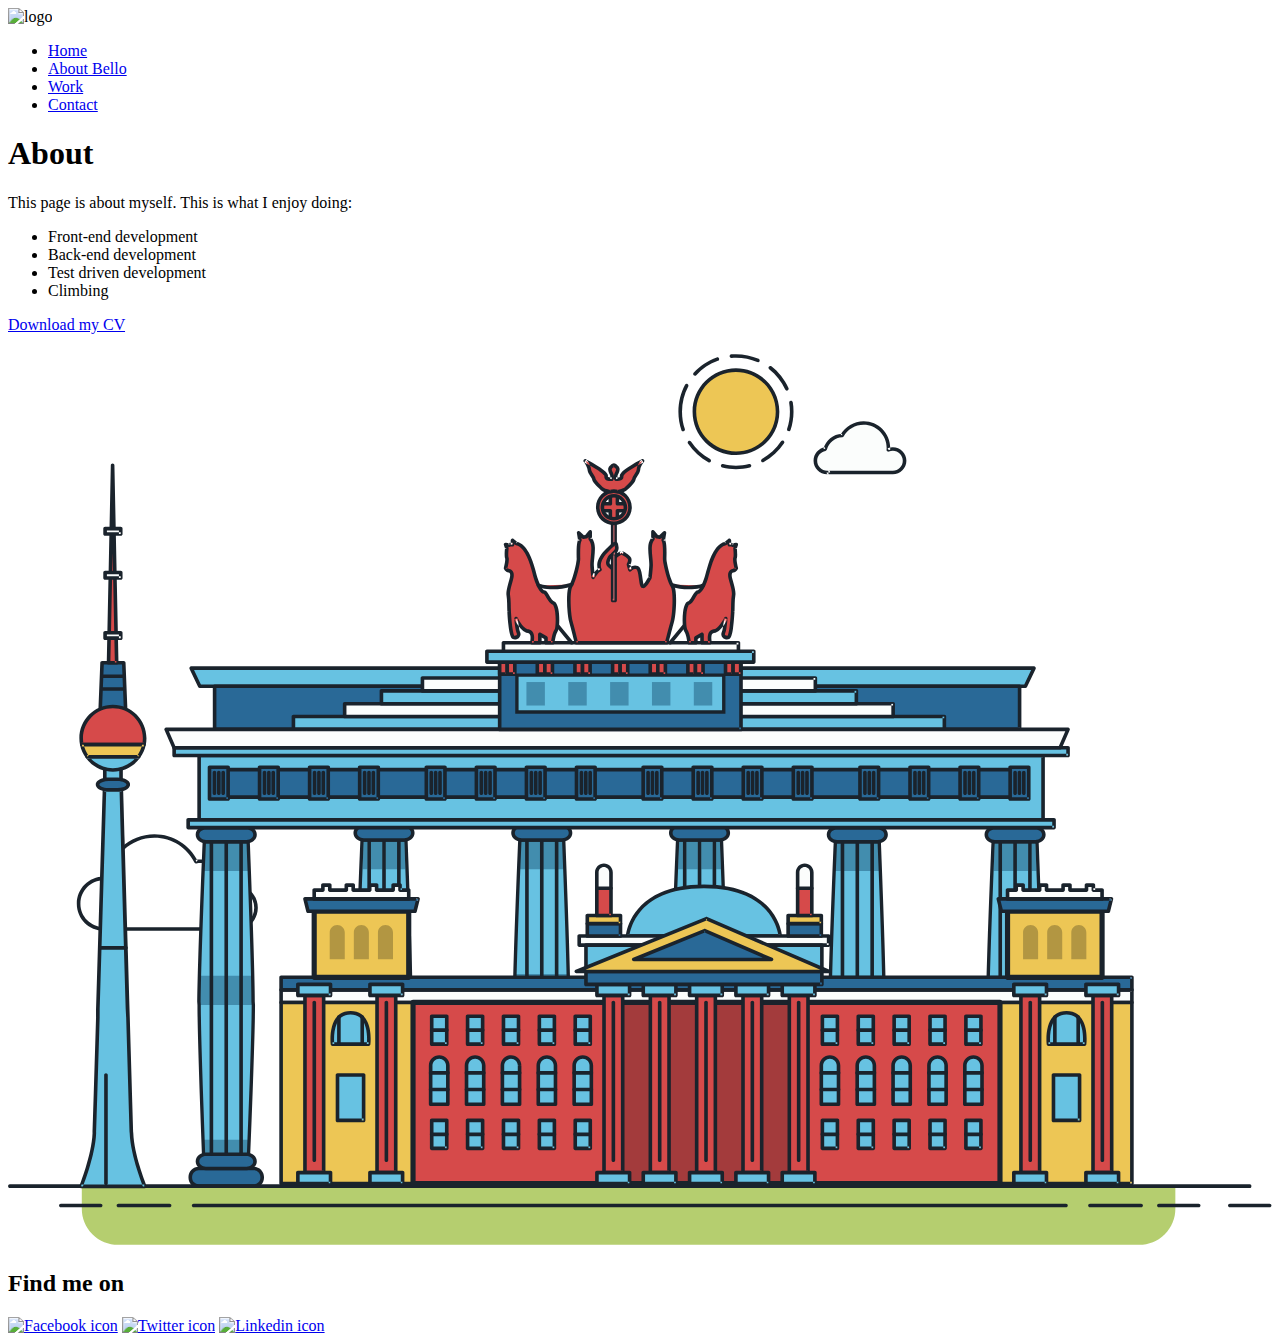
==== about.html @ 17deb155 "initial commit" ====
<!DOCTYPE html>
<html lang="en">
<script src="js/tota11y.min.js"></script>

<head>
    <meta charset="UTF-8">
    <title>About AJ Sorbello</title>
    <link rel="shortcut icon" href="./img/bello-favicon-32x32.ico" type="image/x-icon" />
    <link rel="preconnect" href="https://fonts.googleapis.com">
    <link rel="preconnect" href="https://fonts.gstatic.com" crossorigin>
    <link href="https://fonts.googleapis.com/css2?family=Lato:wght@400;700&display=swap" rel="stylesheet">
    <link rel="stylesheet" href="https://cdnjs.cloudflare.com/ajax/libs/normalize/8.0.1/normalize.min.css"
        integrity="sha512-NhSC1YmyruXifcj/KFRWoC561YpHpc5Jtzgvbuzx5VozKpWvQ+4nXhPdFgmx8xqexRcpAglTj9sIBWINXa8x5w=="
        crossorigin="anonymous" referrerpolicy="no-referrer" />
    <link rel="stylesheet" type="text/css" href="css/styles.css">

</head>

<body>

    <header class="page-header">
        <img src="./img/bello_logo_200x70.png" alt="logo" class="pageheader__item">
        <nav class="main-navigation page-header__item">
            <ul role="menubar" class="navigation-list">
                <li role="presentation">
                    <a href="index.html" role="menuitem" class="navigation-list__item navigation-list__item--active">
                        Home</a>
                </li>
                <li role="presentation">
                    <a href="about.html" role="menuitem" class="navigation-list__item">About Bello</a>
                </li>
                <li role="presentation">
                    <a href="work.html" role="menuitem"
                        class="navigation-list__item navigation-list__item--active">Work</a>
                </li>
                <li role="presentation">
                    <a href="contact.html" role="menuitem" class="navigation-list__item">Contact</a>
                </li>
            </ul>
        </nav>
    </header>

    <!-- Main content -->
    <div class="profile">
       
        <h1>About</h1>
        <p>This page is about myself. This is what I enjoy doing:</p>
        <ul role="ul" class="ul">
            <li>Front-end development</li>
            <li>Back-end development</li>
            <li>Test driven development</li>
            <li>Climbing</li>
        </ul>

        <a href="files/cv.pdf" class="button" target="_blank" download>Download my CV</a>
        <svg id="about-picture" xmlns="http://www.w3.org/2000/svg" class="berlin-illustration" height="auto"
            viewBox="0 0 700 505" xmlns:xlink="http://www.w3.org/1999/xlink">
            <defs>
                <polygon id="a" points=".06 231.917 .06 .929 688.717 .929 688.717 231.917"></polygon>
            </defs>
            <g fill="none" fill-rule="evenodd">
                <g transform="translate(0 241)" class="cloud-front">
                    <path fill="#1A232C"
                        d="M87.602,29 L87.602,28 C87.326,28.001 87.103,28.024 86.927,28.033 L86.979,29.031 L87.947,28.78 C85.741,20.282 78.041,14.002 68.852,14 C67.858,14 66.904,14.096 65.98,14.231 L66.125,15.22 L67.019,14.772 C62.626,6.015 53.567,0.001 43.102,0 C29.041,0.002 17.524,10.848 16.443,24.632 L17.44,24.71 L17.606,23.724 C16.803,23.589 15.969,23.5 15.102,23.5 C6.817,23.501 0.102,30.215 0.102,38.5 C0.102,46.785 6.817,53.499 15.102,53.5 L87.602,53.5 C94.644,53.499 100.351,47.792 100.352,40.75 C100.351,33.708 94.644,28.001 87.602,28 L87.602,30 C90.573,30 93.254,31.202 95.203,33.149 C97.15,35.097 98.351,37.778 98.352,40.75 C98.351,43.722 97.15,46.403 95.203,48.351 C93.254,50.298 90.573,51.5 87.602,51.5 L15.102,51.5 C11.509,51.5 8.265,50.046 5.909,47.692 C3.555,45.337 2.102,42.093 2.102,38.5 C2.102,34.907 3.555,31.663 5.909,29.308 C8.265,26.954 11.509,25.5 15.102,25.5 C15.831,25.5 16.553,25.575 17.273,25.697 C17.551,25.743 17.832,25.672 18.055,25.499 C18.277,25.325 18.414,25.07 18.436,24.789 C19.436,12.04 30.094,1.998 43.102,2 C52.786,1.999 61.163,7.564 65.231,15.669 C65.425,16.055 65.842,16.272 66.27,16.21 C67.132,16.084 67.988,16 68.852,16 C77.108,15.998 84.027,21.647 86.011,29.283 C86.13,29.741 86.557,30.054 87.031,30.03 C87.27,30.017 87.457,29.999 87.602,30 L87.602,29"
                        transform="translate(38 36)"></path>
                </g>
                <path fill="#B5CE6F"
                    d="M646.484,484.382 C646.484,489.501 644.531,494.62 640.627,498.525 C636.722,502.43 631.603,504.382 626.484,504.382 L60.873,504.382 C55.754,504.382 50.636,502.43 46.731,498.525 C42.826,494.62 40.873,489.501 40.873,484.382 L40.873,471.917 L646.484,471.917 L646.484,484.382">
                </path>
                <polyline fill="#67C2E2"
                    points="334.824 185.029 101.449 185.029 106.209 195.08 563.438 195.08 568.2 185.029 334.824 185.029">
                </polyline>
                <path fill="#1A232C"
                    d="M334.824,185.029 L334.824,184.029 L101.449,184.029 C101.104,184.029 100.788,184.203 100.604,184.494 C100.42,184.785 100.398,185.146 100.545,185.457 L105.306,195.508 C105.471,195.856 105.824,196.079 106.209,196.079 L563.438,196.079 C563.824,196.079 564.177,195.856 564.342,195.508 L569.104,185.457 C569.251,185.146 569.229,184.785 569.045,184.494 C568.861,184.203 568.544,184.029 568.2,184.029 L334.824,184.029 L334.824,186.029 L566.62,186.029 L562.806,194.08 L106.842,194.08 L103.029,186.029 L334.824,186.029 L334.824,185.029">
                </path>
                <polygon fill="#296997" points="114.416 218.974 560.222 218.974 560.222 195.08 114.416 195.08">
                </polygon>
                <path fill="#1A232C"
                    d="M560.222,218.974 L560.222,217.974 L115.416,217.974 L115.416,196.079 L559.222,196.079 L559.222,218.974 L560.222,218.974 L560.222,217.974 L560.222,218.974 L561.222,218.974 L561.222,195.08 C561.222,194.816 561.115,194.559 560.929,194.372 C560.742,194.186 560.485,194.08 560.222,194.08 L114.416,194.08 C114.152,194.08 113.895,194.186 113.708,194.372 C113.522,194.559 113.416,194.816 113.416,195.08 L113.416,218.974 C113.416,219.237 113.522,219.495 113.708,219.681 C113.895,219.867 114.152,219.974 114.416,219.974 L560.222,219.974 C560.485,219.974 560.742,219.867 560.929,219.681 C561.115,219.495 561.222,219.237 561.222,218.974 L560.222,218.974">
                </path>
                <polygon fill="#67C2E2" points="105.85 269.08 573.225 269.08 573.225 233.398 105.85 233.398"></polygon>
                <path fill="#1A232C"
                    d="M573.225,233.398 L573.225,232.398 L105.85,232.398 C105.587,232.398 105.329,232.505 105.143,232.691 C104.957,232.877 104.85,233.134 104.85,233.398 L104.85,269.08 C104.85,269.344 104.957,269.601 105.143,269.788 C105.329,269.974 105.587,270.08 105.85,270.08 L573.225,270.08 C573.488,270.08 573.745,269.974 573.932,269.788 C574.118,269.601 574.225,269.344 574.225,269.08 L574.225,233.398 C574.225,233.134 574.118,232.877 573.932,232.691 C573.745,232.505 573.488,232.398 573.225,232.398 L573.225,233.398 L572.225,233.398 L572.225,268.08 L106.85,268.08 L106.85,234.398 L573.225,234.398 L573.225,233.398 L572.225,233.398 L573.225,233.398">
                </path>
                <polygon fill="#296997" points="116.751 256.508 562.557 256.508 562.557 241.243 116.751 241.243">
                </polygon>
                <path fill="#1A232C"
                    d="M562.557,256.508 L562.557,255.508 L117.75,255.508 L117.75,242.243 L561.557,242.243 L561.557,256.508 L562.557,256.508 L562.557,255.508 L562.557,256.508 L563.557,256.508 L563.557,241.243 C563.557,240.979 563.45,240.722 563.264,240.535 C563.078,240.349 562.82,240.243 562.557,240.243 L116.75,240.243 C116.487,240.243 116.23,240.349 116.043,240.535 C115.857,240.722 115.751,240.979 115.751,241.243 L115.751,256.508 C115.751,256.771 115.857,257.029 116.043,257.215 C116.23,257.401 116.487,257.508 116.751,257.508 L562.557,257.508 C562.82,257.508 563.077,257.401 563.264,257.215 C563.45,257.029 563.557,256.771 563.557,256.508 L562.557,256.508">
                </path>
                <polygon fill="#67C2E2" points="158.07 218.974 518.563 218.974 518.563 211.858 158.07 211.858">
                </polygon>
                <path fill="#1A232C"
                    d="M518.563,211.858 L518.563,210.858 L158.07,210.858 C157.807,210.858 157.549,210.964 157.363,211.151 C157.177,211.337 157.07,211.594 157.07,211.858 L157.07,218.974 C157.07,219.237 157.177,219.495 157.363,219.681 C157.549,219.867 157.807,219.974 158.07,219.974 L518.563,219.974 C518.826,219.974 519.083,219.867 519.27,219.681 C519.456,219.495 519.562,219.237 519.562,218.974 L519.562,211.858 C519.562,211.594 519.456,211.337 519.27,211.151 C519.083,210.964 518.826,210.858 518.563,210.858 L518.563,211.858 L517.563,211.858 L517.563,217.974 L159.07,217.974 L159.07,212.858 L518.563,212.858 L518.563,211.858 L517.563,211.858 L518.563,211.858">
                </path>
                <polygon fill="#FBFDFC" points="186.438 211.858 490.194 211.858 490.194 204.741 186.438 204.741">
                </polygon>
                <path fill="#1A232C"
                    d="M490.194,204.741 L490.194,203.741 L186.438,203.741 C186.175,203.741 185.917,203.848 185.731,204.034 C185.545,204.221 185.438,204.478 185.438,204.741 L185.438,211.858 C185.438,212.121 185.545,212.379 185.731,212.565 C185.917,212.751 186.175,212.858 186.438,212.858 L490.194,212.858 C490.458,212.858 490.715,212.751 490.902,212.565 C491.088,212.379 491.194,212.121 491.194,211.858 L491.194,204.741 C491.194,204.478 491.088,204.221 490.902,204.034 C490.715,203.848 490.458,203.741 490.194,203.741 L490.194,204.741 L489.194,204.741 L489.194,210.858 L187.438,210.858 L187.438,205.741 L490.194,205.741 L490.194,204.741 L489.194,204.741 L490.194,204.741">
                </path>
                <polygon fill="#67C2E2" points="206.805 204.741 469.828 204.741 469.828 197.624 206.805 197.624">
                </polygon>
                <path fill="#1A232C"
                    d="M469.828,197.624 L469.828,196.624 L206.805,196.624 C206.541,196.624 206.284,196.731 206.098,196.917 C205.911,197.103 205.805,197.361 205.805,197.624 L205.805,204.741 C205.805,205.005 205.911,205.262 206.098,205.449 C206.284,205.635 206.541,205.741 206.805,205.741 L469.828,205.741 C470.091,205.741 470.349,205.635 470.535,205.449 C470.722,205.262 470.828,205.005 470.828,204.741 L470.828,197.624 C470.828,197.361 470.722,197.103 470.535,196.917 C470.349,196.731 470.091,196.624 469.828,196.624 L469.828,197.624 L468.828,197.624 L468.828,203.741 L207.805,203.741 L207.805,198.624 L469.828,198.624 L469.828,197.624 L468.828,197.624 L469.828,197.624">
                </path>
                <polygon fill="#FBFDFC" points="229.521 197.624 447.111 197.624 447.111 190.509 229.521 190.509">
                </polygon>
                <path fill="#1A232C"
                    d="M447.111,190.509 L447.111,189.509 L229.521,189.509 C229.258,189.509 229,189.616 228.814,189.802 C228.628,189.988 228.521,190.246 228.521,190.509 L228.521,197.624 C228.521,197.888 228.628,198.145 228.814,198.332 C229,198.518 229.258,198.624 229.521,198.624 L447.111,198.624 C447.375,198.624 447.632,198.518 447.818,198.332 C448.005,198.145 448.111,197.888 448.111,197.624 L448.111,190.509 C448.111,190.246 448.005,189.988 447.818,189.802 C447.632,189.616 447.375,189.509 447.111,189.509 L447.111,190.509 L446.111,190.509 L446.111,196.624 L230.521,196.624 L230.521,191.509 L447.111,191.509 L447.111,190.509 L446.111,190.509 L447.111,190.509">
                </path>
                <path fill="#67C2E2"
                    d="M135.607,355.447 C135.163,337.766 134.264,313.326 133.648,297.387 C133.274,287.721 133.004,281.18 133.004,281.18 L108.722,281.18 C108.722,281.18 108.452,287.721 108.079,297.387 C107.462,313.326 106.563,337.766 106.119,355.447 C105.953,362.059 105.85,367.732 105.85,371.653 L105.85,371.654 C105.85,386.117 107.243,424.332 108.089,446.189 C108.457,455.706 108.722,462.126 108.722,462.126 L133.004,462.126 C133.004,462.126 133.269,455.706 133.637,446.189 C134.482,424.332 135.876,386.117 135.876,371.654 L135.876,371.653 C135.876,367.732 135.773,362.059 135.607,355.447">
                </path>
                <path fill="#428DAE"
                    d="M133.648 297.387L108.079 297.387C108.452 287.721 108.722 281.18 108.722 281.18L133.004 281.18C133.004 281.18 133.274 287.721 133.648 297.387M135.876 371.654L105.85 371.654 105.85 371.653C105.85 367.732 105.953 362.059 106.119 355.447L135.607 355.447C135.773 362.059 135.876 367.732 135.876 371.653L135.876 371.654M133.004 462.126L108.722 462.126C108.722 462.126 108.457 455.706 108.089 446.189L133.637 446.189C133.269 455.706 133.004 462.126 133.004 462.126">
                </path>
                <path fill="#1A232C"
                    d="M109.612,461.199 L132.114,461.199 C132.447,453.007 134.949,390.886 134.949,371.653 C134.949,352.42 132.447,290.299 132.114,282.108 L109.612,282.108 C109.279,290.299 106.778,352.42 106.778,371.653 C106.778,390.886 109.279,453.007 109.612,461.199 Z M133.895,463.054 L107.832,463.054 L107.794,462.164 C107.766,461.466 104.922,392.193 104.922,371.653 C104.922,351.114 107.766,281.839 107.794,281.142 L107.832,280.252 L133.895,280.252 L133.931,281.142 C133.96,281.839 136.804,351.114 136.804,371.653 C136.804,392.193 133.96,461.466 133.931,462.164 L133.895,463.054 L133.895,463.054 Z">
                </path>
                <path fill="#1A232C"
                    d="M111.638 281.18L111.638 462.126C111.638 462.679 112.086 463.126 112.638 463.126 113.19 463.126 113.638 462.679 113.638 462.126L113.638 281.18C113.638 280.628 113.19 280.18 112.638 280.18 112.086 280.18 111.638 280.628 111.638 281.18M119.863 281.18L119.863 462.126C119.863 462.679 120.311 463.126 120.863 463.126 121.416 463.126 121.863 462.679 121.863 462.126L121.863 281.18C121.863 280.628 121.416 280.18 120.863 280.18 120.311 280.18 119.863 280.628 119.863 281.18M128.088 281.18L128.088 462.126C128.088 462.679 128.536 463.126 129.088 463.126 129.64 463.126 130.088 462.679 130.088 462.126L130.088 281.18C130.088 280.628 129.64 280.18 129.088 280.18 128.536 280.18 128.088 280.628 128.088 281.18">
                </path>
                <path fill="#296997"
                    d="M136.79,277.265 C136.79,279.418 134.675,281.18 132.09,281.18 L109.636,281.18 C107.051,281.18 104.936,279.418 104.936,277.265 C104.936,275.111 107.051,273.349 109.636,273.349 L132.09,273.349 C134.675,273.349 136.79,275.111 136.79,277.265">
                </path>
                <path fill="#1A232C"
                    d="M136.79,277.265 L135.79,277.265 C135.789,278.005 135.433,278.704 134.769,279.262 C134.109,279.814 133.155,280.181 132.09,280.18 L109.636,280.18 C108.571,280.181 107.617,279.814 106.956,279.262 C106.293,278.704 105.936,278.005 105.936,277.265 C105.936,276.524 106.293,275.825 106.957,275.267 C107.617,274.715 108.571,274.348 109.636,274.349 L132.09,274.349 C133.155,274.348 134.109,274.716 134.769,275.267 C135.433,275.825 135.789,276.524 135.79,277.265 L137.79,277.265 C137.791,275.851 137.09,274.593 136.049,273.731 C135.006,272.863 133.61,272.35 132.09,272.349 L109.636,272.349 C108.116,272.35 106.72,272.863 105.676,273.731 C104.636,274.593 103.935,275.851 103.936,277.265 C103.935,278.678 104.636,279.937 105.677,280.798 C106.72,281.666 108.116,282.179 109.636,282.18 L132.09,282.18 C133.61,282.179 135.006,281.666 136.049,280.798 C137.09,279.937 137.791,278.678 137.79,277.265 L136.79,277.265">
                </path>
                <path fill="#296997"
                    d="M140.775,467.217 C140.775,469.803 138.661,471.917 136.076,471.917 L105.65,471.917 C103.065,471.917 100.951,469.803 100.951,467.217 L100.951,466.825 C100.951,464.241 103.065,462.126 105.65,462.126 L136.076,462.126 C138.661,462.126 140.775,464.241 140.775,466.825 L140.775,467.217">
                </path>
                <path fill="#1A232C"
                    d="M140.775,467.217 L139.775,467.217 C139.775,468.235 139.361,469.155 138.688,469.83 C138.013,470.503 137.093,470.917 136.076,470.917 L105.65,470.917 C104.633,470.917 103.713,470.504 103.038,469.83 C102.365,469.155 101.951,468.235 101.951,467.217 L101.951,466.825 C101.951,465.808 102.365,464.889 103.038,464.214 C103.713,463.54 104.633,463.127 105.65,463.126 L136.076,463.126 C137.093,463.127 138.013,463.54 138.688,464.214 C139.362,464.889 139.775,465.808 139.775,466.825 L139.775,467.217 L141.775,467.217 L141.775,466.825 C141.772,463.684 139.217,461.13 136.076,461.126 L105.65,461.126 C102.509,461.13 99.955,463.684 99.951,466.825 L99.951,467.217 C99.954,470.36 102.509,472.914 105.65,472.917 L136.076,472.917 C139.217,472.914 141.772,470.36 141.775,467.217 L140.775,467.217">
                </path>
                <path fill="#296997"
                    d="M136.79,458.208 C136.79,460.363 134.675,462.126 132.09,462.126 L109.636,462.126 C107.051,462.126 104.936,460.363 104.936,458.208 C104.936,456.057 107.051,454.292 109.636,454.292 L132.09,454.292 C134.675,454.292 136.79,456.057 136.79,458.208">
                </path>
                <path fill="#1A232C"
                    d="M136.79,458.208 L135.79,458.208 C135.789,458.949 135.432,459.649 134.769,460.207 C134.108,460.76 133.154,461.128 132.09,461.126 L109.636,461.126 C108.572,461.128 107.617,460.76 106.957,460.207 C106.293,459.649 105.936,458.949 105.936,458.208 C105.936,457.47 106.293,456.77 106.957,456.212 C107.617,455.659 108.572,455.291 109.636,455.292 L132.09,455.292 C133.154,455.291 134.108,455.659 134.769,456.212 C135.433,456.77 135.789,457.47 135.79,458.208 L137.79,458.208 C137.791,456.796 137.09,455.538 136.05,454.675 C135.006,453.808 133.61,453.294 132.09,453.292 L109.636,453.292 C108.115,453.294 106.719,453.808 105.676,454.675 C104.636,455.538 103.935,456.796 103.936,458.208 C103.935,459.622 104.636,460.881 105.676,461.743 C106.72,462.611 108.116,463.125 109.636,463.126 L132.09,463.126 C133.61,463.125 135.006,462.611 136.05,461.743 C137.09,460.881 137.791,459.622 137.79,458.208 L136.79,458.208">
                </path>
                <path fill="#67C2E2"
                    d="M572.471,355.447 C572.025,337.766 571.126,313.326 570.51,297.387 C570.137,287.721 569.867,281.18 569.867,281.18 L545.585,281.18 C545.585,281.18 545.315,287.721 544.942,297.387 C544.326,313.326 543.427,337.766 542.981,355.447 C542.815,362.059 542.713,367.732 542.713,371.653 L542.713,371.654 C542.713,386.117 544.107,424.332 544.952,446.189 C545.32,455.706 545.585,462.126 545.585,462.126 L569.867,462.126 C569.867,462.126 570.132,455.706 570.499,446.189 C571.346,424.332 572.739,386.117 572.739,371.654 L572.739,371.653 C572.739,367.732 572.637,362.059 572.471,355.447">
                </path>
                <path fill="#428DAE"
                    d="M569.582 297.387L566.951 297.387 566.951 282.108 568.977 282.108C569.063 284.206 569.29 289.841 569.582 297.387M564.951 297.387L545.871 297.387C546.162 289.841 546.39 284.206 546.476 282.108L564.951 282.108 564.951 297.387M571.8 369.187L566.951 369.187 566.951 356.265 571.562 356.265C571.685 361.272 571.771 365.701 571.8 369.187M564.951 369.187L543.653 369.187C543.684 365.512 543.777 360.79 543.912 355.447L553.551 355.447 553.551 356.265 564.951 356.265 564.951 369.187">
                </path>
                <path fill="#1A232C"
                    d="M546.476,461.199 L568.977,461.199 C569.31,453.007 571.812,390.886 571.812,371.653 C571.812,352.42 569.31,290.299 568.977,282.108 L546.476,282.108 C546.142,290.299 543.642,352.42 543.642,371.653 C543.642,390.886 546.142,453.007 546.476,461.199 M570.758,463.054 L544.694,463.054 L544.658,462.164 C544.629,461.466 541.785,392.193 541.785,371.653 C541.785,351.114 544.629,281.839 544.658,281.142 L544.694,280.252 L570.758,280.252 L570.795,281.142 C570.823,281.839 573.667,351.114 573.667,371.653 C573.667,392.193 570.823,461.466 570.795,462.164 L570.758,463.054">
                </path>
                <path fill="#1A232C"
                    d="M548.501 281.18L548.501 462.126C548.501 462.679 548.949 463.126 549.501 463.126 550.053 463.126 550.501 462.679 550.501 462.126L550.501 281.18C550.501 280.628 550.053 280.18 549.501 280.18 548.949 280.18 548.501 280.628 548.501 281.18M556.727 281.18L556.727 462.126C556.727 462.679 557.174 463.126 557.727 463.126 558.279 463.126 558.727 462.679 558.727 462.126L558.727 281.18C558.727 280.628 558.279 280.18 557.727 280.18 557.174 280.18 556.727 280.628 556.727 281.18M564.951 281.18L564.951 462.126C564.951 462.679 565.399 463.126 565.951 463.126 566.503 463.126 566.951 462.679 566.951 462.126L566.951 281.18C566.951 280.628 566.503 280.18 565.951 280.18 565.399 280.18 564.951 280.628 564.951 281.18">
                </path>
                <path fill="#296997"
                    d="M573.653,277.265 C573.653,279.418 571.537,281.18 568.953,281.18 L546.499,281.18 C543.915,281.18 541.799,279.418 541.799,277.265 C541.799,275.111 543.915,273.349 546.499,273.349 L568.953,273.349 C571.537,273.349 573.653,275.111 573.653,277.265">
                </path>
                <path fill="#1A232C"
                    d="M573.653,277.265 L572.653,277.265 C572.653,278.005 572.296,278.704 571.632,279.262 C570.972,279.814 570.017,280.181 568.953,280.18 L546.499,280.18 C545.435,280.181 544.48,279.814 543.82,279.262 C543.156,278.704 542.8,278.005 542.799,277.265 C542.8,276.525 543.156,275.825 543.82,275.267 C544.481,274.715 545.435,274.348 546.499,274.349 L568.953,274.349 C570.017,274.348 570.972,274.715 571.632,275.267 C572.296,275.825 572.653,276.525 572.653,277.265 L574.653,277.265 C574.654,275.851 573.953,274.593 572.912,273.731 C571.869,272.863 570.473,272.35 568.953,272.349 L546.499,272.349 C544.979,272.35 543.583,272.863 542.54,273.731 C541.499,274.593 540.798,275.851 540.799,277.265 C540.798,278.679 541.499,279.937 542.54,280.798 C543.583,281.666 544.979,282.179 546.499,282.18 L568.953,282.18 C570.473,282.179 571.869,281.666 572.912,280.798 C573.953,279.937 574.654,278.679 574.653,277.265 L573.653,277.265">
                </path>
                <path fill="#296997"
                    d="M577.639,467.217 C577.639,469.803 575.524,471.917 572.938,471.917 L542.514,471.917 C539.929,471.917 537.813,469.803 537.813,467.217 L537.813,466.825 C537.813,464.241 539.929,462.126 542.514,462.126 L572.938,462.126 C575.524,462.126 577.639,464.241 577.639,466.825 L577.639,467.217">
                </path>
                <path fill="#1A232C"
                    d="M577.639,467.217 L576.639,467.217 C576.638,468.235 576.225,469.155 575.551,469.83 C574.876,470.503 573.956,470.917 572.938,470.917 L542.514,470.917 C541.497,470.917 540.576,470.503 539.901,469.83 C539.227,469.155 538.814,468.234 538.813,467.217 L538.813,466.825 C538.814,465.808 539.227,464.889 539.901,464.214 C540.576,463.54 541.497,463.127 542.514,463.126 L572.938,463.126 C573.956,463.127 574.876,463.54 575.551,464.214 C576.225,464.888 576.638,465.808 576.639,466.825 L576.639,467.217 L578.639,467.217 L578.639,466.825 C578.635,463.684 576.081,461.13 572.938,461.126 L542.514,461.126 C539.372,461.13 536.817,463.684 536.813,466.825 L536.813,467.217 C536.817,470.36 539.372,472.914 542.514,472.917 L572.938,472.917 C576.081,472.914 578.635,470.359 578.639,467.217 L577.639,467.217">
                </path>
                <path fill="#296997"
                    d="M573.653,458.208 C573.653,460.363 571.537,462.126 568.953,462.126 L546.499,462.126 C543.915,462.126 541.799,460.363 541.799,458.208 C541.799,456.057 543.915,454.292 546.499,454.292 L568.953,454.292 C571.537,454.292 573.653,456.057 573.653,458.208">
                </path>
                <path fill="#1A232C"
                    d="M573.653,458.208 L572.653,458.208 C572.653,458.949 572.296,459.649 571.632,460.207 C570.971,460.76 570.017,461.128 568.953,461.126 L546.499,461.126 C545.435,461.128 544.481,460.76 543.82,460.207 C543.157,459.649 542.799,458.949 542.799,458.208 C542.799,457.47 543.156,456.77 543.82,456.212 C544.481,455.659 545.435,455.291 546.499,455.292 L568.953,455.292 C570.017,455.291 570.971,455.659 571.632,456.212 C572.296,456.77 572.653,457.47 572.653,458.208 L574.653,458.208 C574.654,456.796 573.953,455.538 572.912,454.675 C571.869,453.808 570.473,453.294 568.953,453.292 L546.499,453.292 C544.979,453.294 543.583,453.808 542.54,454.675 C541.499,455.538 540.798,456.796 540.799,458.208 C540.798,459.622 541.499,460.881 542.54,461.743 C543.583,462.611 544.979,463.125 546.499,463.126 L568.953,463.126 C570.473,463.125 571.869,462.611 572.912,461.743 C573.953,460.881 574.654,459.622 574.653,458.208 L573.653,458.208">
                </path>
                <path fill="#67C2E2"
                    d="M485.098,355.447 C484.654,337.766 483.753,313.326 483.137,297.387 C482.764,287.721 482.494,281.18 482.494,281.18 L458.213,281.18 C458.213,281.18 457.942,287.721 457.569,297.387 C456.953,313.326 456.055,337.766 455.608,355.447 C455.443,362.059 455.34,367.732 455.34,371.653 L455.34,371.654 C455.34,386.117 456.733,424.332 457.58,446.189 C457.948,455.706 458.213,462.126 458.213,462.126 L482.494,462.126 C482.494,462.126 482.759,455.706 483.126,446.189 C483.973,424.332 485.366,386.117 485.366,371.654 L485.366,371.653 C485.366,367.732 485.265,362.059 485.098,355.447">
                </path>
                <path fill="#428DAE"
                    d="M483.137 297.387L457.569 297.387C457.942 287.721 458.213 281.18 458.213 281.18L482.494 281.18C482.494 281.18 482.764 287.721 483.137 297.387M485.355 369.187L455.351 369.187C455.382 365.502 455.475 360.78 455.608 355.447L485.098 355.447C485.232 360.78 485.325 365.502 485.355 369.187">
                </path>
                <path fill="#1A232C"
                    d="M459.103,461.199 L481.605,461.199 C481.938,453.007 484.439,390.886 484.439,371.653 C484.439,352.42 481.938,290.299 481.605,282.108 L459.103,282.108 C458.769,290.299 456.268,352.42 456.268,371.653 C456.268,390.886 458.769,453.007 459.103,461.199 Z M483.386,463.054 L457.321,463.054 L457.285,462.164 C457.256,461.466 454.412,392.193 454.412,371.653 C454.412,351.114 457.256,281.839 457.285,281.142 L457.321,280.252 L483.386,280.252 L483.422,281.142 C483.45,281.839 486.294,351.114 486.294,371.653 C486.294,392.193 483.45,461.466 483.422,462.164 L483.386,463.054 L483.386,463.054 Z">
                </path>
                <path fill="#1A232C"
                    d="M461.128 281.18L461.128 462.126C461.128 462.679 461.576 463.126 462.128 463.126 462.68 463.126 463.128 462.679 463.128 462.126L463.128 281.18C463.128 280.628 462.68 280.18 462.128 280.18 461.576 280.18 461.128 280.628 461.128 281.18M469.354 281.18L469.354 462.126C469.354 462.679 469.801 463.126 470.354 463.126 470.906 463.126 471.354 462.679 471.354 462.126L471.354 281.18C471.354 280.628 470.906 280.18 470.354 280.18 469.801 280.18 469.354 280.628 469.354 281.18M477.578 281.18L477.578 462.126C477.578 462.679 478.026 463.126 478.578 463.126 479.13 463.126 479.578 462.679 479.578 462.126L479.578 281.18C479.578 280.628 479.13 280.18 478.578 280.18 478.026 280.18 477.578 280.628 477.578 281.18">
                </path>
                <path fill="#296997"
                    d="M486.281,277.265 C486.281,279.418 484.164,281.18 481.58,281.18 L459.126,281.18 C456.542,281.18 454.426,279.418 454.426,277.265 C454.426,275.111 456.542,273.349 459.126,273.349 L481.58,273.349 C484.164,273.349 486.281,275.111 486.281,277.265">
                </path>
                <path fill="#1A232C"
                    d="M486.281,277.265 L485.281,277.265 C485.281,278.005 484.924,278.704 484.26,279.262 C483.599,279.814 482.644,280.181 481.58,280.18 L459.126,280.18 C458.062,280.181 457.107,279.814 456.447,279.262 C455.783,278.704 455.427,278.005 455.426,277.265 C455.427,276.525 455.783,275.825 456.447,275.267 C457.108,274.715 458.062,274.348 459.126,274.349 L481.58,274.349 C482.644,274.348 483.599,274.716 484.26,275.268 C484.924,275.825 485.281,276.525 485.281,277.265 L487.281,277.265 C487.282,275.851 486.58,274.593 485.54,273.731 C484.496,272.863 483.1,272.35 481.58,272.349 L459.126,272.349 C457.606,272.35 456.21,272.863 455.167,273.731 C454.126,274.593 453.425,275.851 453.426,277.265 C453.425,278.679 454.126,279.937 455.167,280.798 C456.21,281.666 457.606,282.179 459.126,282.18 L481.58,282.18 C483.1,282.179 484.496,281.666 485.54,280.799 C486.58,279.937 487.282,278.679 487.281,277.265 L486.281,277.265">
                </path>
                <path fill="#296997"
                    d="M490.266,467.217 C490.266,469.803 488.151,471.917 485.565,471.917 L455.141,471.917 C452.556,471.917 450.44,469.803 450.44,467.217 L450.44,466.825 C450.44,464.241 452.556,462.126 455.141,462.126 L485.565,462.126 C488.151,462.126 490.266,464.241 490.266,466.825 L490.266,467.217">
                </path>
                <path fill="#1A232C"
                    d="M490.266,467.217 L489.266,467.217 C489.265,468.235 488.852,469.155 488.178,469.83 C487.503,470.503 486.583,470.917 485.565,470.917 L455.141,470.917 C454.124,470.917 453.203,470.503 452.528,469.83 C451.854,469.155 451.441,468.234 451.44,467.217 L451.44,466.825 C451.441,465.808 451.854,464.889 452.528,464.214 C453.203,463.54 454.124,463.127 455.141,463.126 L485.565,463.126 C486.583,463.127 487.503,463.54 488.178,464.214 C488.852,464.888 489.265,465.808 489.266,466.825 L489.266,467.217 L491.266,467.217 L491.266,466.825 C491.262,463.684 488.708,461.13 485.565,461.126 L455.141,461.126 C451.999,461.13 449.444,463.684 449.44,466.825 L449.44,467.217 C449.444,470.36 451.999,472.914 455.141,472.917 L485.565,472.917 C488.708,472.914 491.262,470.359 491.266,467.217 L490.266,467.217">
                </path>
                <path fill="#296997"
                    d="M486.281,458.208 C486.281,460.363 484.164,462.126 481.58,462.126 L459.126,462.126 C456.542,462.126 454.426,460.363 454.426,458.208 C454.426,456.057 456.542,454.292 459.126,454.292 L481.58,454.292 C484.164,454.292 486.281,456.057 486.281,458.208">
                </path>
                <path fill="#1A232C"
                    d="M486.281,458.208 L485.281,458.208 C485.281,458.949 484.923,459.649 484.26,460.207 C483.599,460.76 482.644,461.128 481.58,461.126 L459.126,461.126 C458.062,461.128 457.108,460.76 456.447,460.207 C455.784,459.649 455.427,458.949 455.426,458.208 C455.426,457.47 455.783,456.77 456.447,456.212 C457.108,455.659 458.062,455.291 459.126,455.292 L481.58,455.292 C482.644,455.291 483.598,455.659 484.26,456.212 C484.924,456.77 485.281,457.47 485.281,458.208 L487.281,458.208 C487.282,456.795 486.58,455.538 485.54,454.675 C484.496,453.808 483.1,453.294 481.58,453.292 L459.126,453.292 C457.606,453.294 456.21,453.808 455.167,454.675 C454.126,455.538 453.425,456.796 453.426,458.208 C453.425,459.622 454.126,460.881 455.167,461.743 C456.21,462.611 457.606,463.125 459.126,463.126 L481.58,463.126 C483.1,463.125 484.496,462.611 485.54,461.743 C486.581,460.881 487.282,459.622 487.281,458.208 L486.281,458.208">
                </path>
                <path fill="#67C2E2"
                    d="M397.726,354.466 C397.28,336.787 396.381,312.346 395.765,296.407 C395.392,286.742 395.122,280.2 395.122,280.2 L370.84,280.2 C370.84,280.2 370.57,286.742 370.197,296.407 C369.581,312.346 368.682,336.787 368.236,354.466 C368.07,361.078 367.968,366.751 367.968,370.672 L367.968,370.673 C367.968,385.136 369.361,423.352 370.207,445.208 C370.575,454.726 370.84,461.146 370.84,461.146 L395.122,461.146 C395.122,461.146 395.386,454.726 395.754,445.208 C396.601,423.352 397.994,385.136 397.994,370.673 L397.994,370.672 C397.994,366.751 397.892,361.078 397.726,354.466">
                </path>
                <path fill="#428DAE"
                    d="M394.837 296.407L392.206 296.407 392.206 281.127 394.233 281.127C394.318 283.225 394.545 288.861 394.837 296.407L394.837 296.407zM383.981 296.407L390.206 296.407 390.206 281.127 383.981 281.127 383.981 296.407zM375.756 296.407L381.98 296.407 381.98 281.127 375.756 281.127 375.756 296.407zM373.756 296.407L371.126 296.407C371.417 288.861 371.645 283.225 371.73 281.127L373.756 281.127 373.756 296.407 373.756 296.407zM397.062 369.187L392.206 369.187 392.206 354.466 396.796 354.466C396.943 360.298 397.041 365.389 397.062 369.187L397.062 369.187zM383.981 369.187L390.206 369.187 390.206 354.466 383.981 354.466 383.981 369.187zM375.756 369.187L381.98 369.187 381.98 354.466 375.756 354.466 375.756 369.187zM373.756 369.187L368.9 369.187C368.921 365.389 369.019 360.298 369.166 354.466L373.756 354.466 373.756 369.187 373.756 369.187z">
                </path>
                <path fill="#1A232C"
                    d="M371.73,460.218 L394.233,460.218 C394.565,452.027 397.066,389.906 397.066,370.672 C397.066,351.44 394.565,289.319 394.233,281.127 L371.73,281.127 C371.397,289.319 368.895,351.44 368.895,370.672 C368.895,389.906 371.397,452.027 371.73,460.218 M396.013,462.074 L369.949,462.074 L369.912,461.184 C369.884,460.486 367.04,391.212 367.04,370.672 C367.04,350.133 369.884,280.859 369.912,280.162 L369.949,279.272 L396.013,279.272 L396.05,280.162 C396.078,280.859 398.922,350.133 398.922,370.672 C398.922,391.212 396.078,460.486 396.05,461.184 L396.013,462.074">
                </path>
                <path fill="#1A232C"
                    d="M373.756 280.2L373.756 461.146C373.756 461.698 374.203 462.146 374.756 462.146 375.308 462.146 375.756 461.698 375.756 461.146L375.756 280.2C375.756 279.647 375.308 279.2 374.756 279.2 374.203 279.2 373.756 279.647 373.756 280.2M381.98 280.2L381.98 461.146C381.98 461.698 382.428 462.146 382.98 462.146 383.533 462.146 383.981 461.698 383.981 461.146L383.981 280.2C383.981 279.647 383.533 279.2 382.98 279.2 382.428 279.2 381.98 279.647 381.98 280.2M390.206 280.2L390.206 461.146C390.206 461.698 390.654 462.146 391.206 462.146 391.758 462.146 392.206 461.698 392.206 461.146L392.206 280.2C392.206 279.647 391.758 279.2 391.206 279.2 390.654 279.2 390.206 279.647 390.206 280.2">
                </path>
                <path fill="#296997"
                    d="M398.908,276.285 C398.908,278.439 396.792,280.2 394.208,280.2 L371.754,280.2 C369.17,280.2 367.053,278.439 367.053,276.285 C367.053,274.13 369.17,272.369 371.754,272.369 L394.208,272.369 C396.792,272.369 398.908,274.13 398.908,276.285">
                </path>
                <path fill="#1A232C"
                    d="M398.908,276.285 L397.908,276.285 C397.907,277.025 397.551,277.724 396.887,278.281 C396.227,278.833 395.272,279.201 394.208,279.2 L371.754,279.2 C370.69,279.201 369.735,278.833 369.074,278.281 C368.41,277.724 368.053,277.025 368.053,276.285 C368.053,275.544 368.41,274.845 369.074,274.287 C369.735,273.735 370.69,273.367 371.754,273.369 L394.208,273.369 C395.272,273.367 396.227,273.735 396.887,274.287 C397.551,274.844 397.907,275.544 397.908,276.285 L399.908,276.285 C399.909,274.871 399.208,273.612 398.167,272.75 C397.124,271.883 395.728,271.37 394.208,271.369 L371.754,271.369 C370.234,271.37 368.838,271.883 367.794,272.75 C366.754,273.612 366.052,274.871 366.053,276.285 C366.052,277.699 366.754,278.957 367.795,279.818 C368.838,280.686 370.234,281.198 371.754,281.2 L394.208,281.2 C395.728,281.198 397.123,280.686 398.167,279.818 C399.208,278.957 399.909,277.698 399.908,276.285 L398.908,276.285">
                </path>
                <path fill="#296997"
                    d="M402.894,466.237 C402.894,468.823 400.779,470.937 398.193,470.937 L367.768,470.937 C365.183,470.937 363.068,468.823 363.068,466.237 L363.068,465.844 C363.068,463.26 365.183,461.146 367.768,461.146 L398.193,461.146 C400.779,461.146 402.894,463.26 402.894,465.844 L402.894,466.237">
                </path>
                <path fill="#1A232C"
                    d="M402.894,466.237 L401.894,466.237 C401.893,467.254 401.48,468.174 400.806,468.849 C400.131,469.523 399.211,469.937 398.193,469.937 L367.768,469.937 C366.751,469.937 365.831,469.523 365.156,468.849 C364.482,468.174 364.069,467.254 364.068,466.237 L364.068,465.844 C364.069,464.828 364.482,463.908 365.156,463.233 C365.831,462.56 366.751,462.146 367.768,462.146 L398.193,462.146 C399.211,462.146 400.131,462.56 400.806,463.233 C401.48,463.908 401.893,464.828 401.894,465.844 L401.894,466.237 L403.894,466.237 L403.894,465.844 C403.89,462.703 401.336,460.15 398.193,460.146 L367.768,460.146 C364.626,460.15 362.072,462.703 362.068,465.844 L362.068,466.237 C362.072,469.379 364.626,471.933 367.768,471.937 L398.193,471.937 C401.336,471.933 403.89,469.379 403.894,466.237 L402.894,466.237">
                </path>
                <path fill="#296997"
                    d="M398.908,457.228 C398.908,459.382 396.792,461.146 394.208,461.146 L371.754,461.146 C369.17,461.146 367.053,459.382 367.053,457.228 C367.053,455.077 369.17,453.312 371.754,453.312 L394.208,453.312 C396.792,453.312 398.908,455.077 398.908,457.228">
                </path>
                <path fill="#1A232C"
                    d="M398.908,457.228 L397.908,457.228 C397.908,457.968 397.55,458.669 396.887,459.226 C396.226,459.779 395.272,460.147 394.208,460.146 L371.754,460.146 C370.69,460.147 369.736,459.779 369.074,459.226 C368.411,458.668 368.053,457.968 368.053,457.228 C368.053,456.489 368.41,455.789 369.074,455.231 C369.736,454.679 370.69,454.311 371.754,454.312 L394.208,454.312 C395.272,454.311 396.226,454.679 396.887,455.231 C397.551,455.789 397.908,456.489 397.908,457.228 L399.908,457.228 C399.909,455.815 399.208,454.557 398.167,453.695 C397.124,452.827 395.728,452.313 394.208,452.312 L371.754,452.312 C370.234,452.313 368.838,452.827 367.794,453.695 C366.754,454.557 366.052,455.815 366.053,457.228 C366.052,458.642 366.753,459.901 367.794,460.763 C368.838,461.631 370.234,462.145 371.754,462.146 L394.208,462.146 C395.728,462.145 397.124,461.631 398.167,460.763 C399.208,459.9 399.909,458.642 399.908,457.228 L398.908,457.228">
                </path>
                <path fill="#67C2E2"
                    d="M310.353,354.466 C309.908,336.787 309.009,312.346 308.393,296.407 C308.019,286.742 307.75,280.2 307.75,280.2 L283.467,280.2 C283.467,280.2 283.198,286.742 282.824,296.407 C282.208,312.346 281.309,336.787 280.864,354.466 C280.698,361.078 280.596,366.751 280.596,370.672 L280.596,370.673 C280.596,385.136 281.989,423.352 282.834,445.208 C283.202,454.726 283.467,461.146 283.467,461.146 L307.75,461.146 C307.75,461.146 308.014,454.726 308.382,445.208 C309.228,423.352 310.622,385.136 310.622,370.673 L310.622,370.672 C310.622,366.751 310.518,361.078 310.353,354.466">
                </path>
                <path fill="#428DAE"
                    d="M308.393 296.407L282.824 296.407C283.198 286.742 283.467 280.2 283.467 280.2L307.75 280.2C307.75 280.2 308.019 286.742 308.393 296.407M310.617 369.187L280.6 369.187C280.621 365.377 280.718 360.285 280.864 354.466L310.353 354.466C310.498 360.285 310.596 365.377 310.617 369.187">
                </path>
                <path fill="#1A232C"
                    d="M284.357,460.218 L306.86,460.218 C307.193,452.027 309.694,389.906 309.694,370.672 C309.694,351.44 307.193,289.319 306.86,281.127 L284.357,281.127 C284.024,289.319 281.523,351.44 281.523,370.672 C281.523,389.906 284.024,452.027 284.357,460.218 Z M308.639,462.074 L282.576,462.074 L282.54,461.184 C282.511,460.486 279.668,391.212 279.668,370.672 C279.668,350.133 282.511,280.859 282.54,280.162 L282.576,279.272 L308.639,279.272 L308.677,280.162 C308.706,280.859 311.549,350.133 311.549,370.672 C311.549,391.212 308.706,460.486 308.677,461.184 L308.639,462.074 L308.639,462.074 Z">
                </path>
                <path fill="#1A232C"
                    d="M286.383 280.2L286.383 461.146C286.383 461.698 286.831 462.146 287.383 462.146 287.936 462.146 288.383 461.698 288.383 461.146L288.383 280.2C288.383 279.647 287.936 279.2 287.383 279.2 286.831 279.2 286.383 279.647 286.383 280.2M294.608 280.2L294.608 461.146C294.608 461.698 295.056 462.146 295.608 462.146 296.161 462.146 296.608 461.698 296.608 461.146L296.608 280.2C296.608 279.647 296.161 279.2 295.608 279.2 295.056 279.2 294.608 279.647 294.608 280.2M302.834 280.2L302.834 461.146C302.834 461.698 303.281 462.146 303.834 462.146 304.386 462.146 304.834 461.698 304.834 461.146L304.834 280.2C304.834 279.647 304.386 279.2 303.834 279.2 303.281 279.2 302.834 279.647 302.834 280.2">
                </path>
                <path fill="#296997"
                    d="M311.535,276.285 C311.535,278.439 309.42,280.2 306.836,280.2 L284.381,280.2 C281.797,280.2 279.681,278.439 279.681,276.285 C279.681,274.13 281.797,272.369 284.381,272.369 L306.836,272.369 C309.42,272.369 311.535,274.13 311.535,276.285">
                </path>
                <path fill="#1A232C"
                    d="M311.535,276.285 L310.535,276.285 C310.534,277.025 310.177,277.724 309.514,278.282 C308.854,278.833 307.901,279.201 306.836,279.2 L284.381,279.2 C283.316,279.201 282.362,278.833 281.702,278.281 C281.038,277.724 280.681,277.025 280.681,276.285 C280.681,275.544 281.038,274.844 281.702,274.287 C282.362,273.735 283.317,273.367 284.381,273.369 L306.836,273.369 C307.9,273.367 308.854,273.735 309.514,274.287 C310.177,274.844 310.534,275.544 310.535,276.285 L312.535,276.285 C312.535,274.871 311.835,273.613 310.795,272.75 C309.751,271.883 308.356,271.37 306.836,271.369 L284.381,271.369 C282.861,271.37 281.465,271.883 280.422,272.75 C279.381,273.612 278.68,274.871 278.681,276.285 C278.68,277.698 279.381,278.957 280.422,279.818 C281.465,280.686 282.861,281.198 284.381,281.2 L306.836,281.2 C308.356,281.198 309.751,280.685 310.794,279.818 C311.835,278.956 312.535,277.698 312.535,276.285 L311.535,276.285">
                </path>
                <path fill="#296997"
                    d="M315.522,466.237 C315.522,468.823 313.407,470.937 310.821,470.937 L280.396,470.937 C277.811,470.937 275.696,468.823 275.696,466.237 L275.696,465.844 C275.696,463.26 277.811,461.146 280.396,461.146 L310.821,461.146 C313.407,461.146 315.522,463.26 315.522,465.844 L315.522,466.237">
                </path>
                <path fill="#1A232C"
                    d="M315.522,466.237 L314.522,466.237 C314.521,467.254 314.108,468.174 313.434,468.849 C312.759,469.523 311.838,469.937 310.821,469.937 L280.396,469.937 C279.379,469.937 278.458,469.523 277.783,468.849 C277.11,468.174 276.696,467.254 276.696,466.237 L276.696,465.844 C276.696,464.828 277.11,463.908 277.783,463.233 C278.458,462.56 279.379,462.146 280.396,462.146 L310.821,462.146 C311.838,462.146 312.759,462.56 313.434,463.233 C314.108,463.908 314.521,464.828 314.522,465.844 L314.522,466.237 L316.521,466.237 L316.521,465.844 C316.518,462.703 313.963,460.15 310.821,460.146 L280.396,460.146 C277.254,460.15 274.7,462.703 274.696,465.844 L274.696,466.237 C274.699,469.379 277.254,471.933 280.396,471.937 L310.821,471.937 C313.963,471.933 316.518,469.379 316.521,466.237 L315.522,466.237">
                </path>
                <path fill="#296997"
                    d="M311.535,457.228 C311.535,459.382 309.42,461.146 306.836,461.146 L284.381,461.146 C281.797,461.146 279.681,459.382 279.681,457.228 C279.681,455.077 281.797,453.312 284.381,453.312 L306.836,453.312 C309.42,453.312 311.535,455.077 311.535,457.228">
                </path>
                <path fill="#1A232C"
                    d="M311.535,457.228 L310.535,457.228 C310.534,457.969 310.177,458.669 309.514,459.227 C308.854,459.779 307.9,460.147 306.836,460.146 L284.381,460.146 C283.317,460.147 282.363,459.779 281.702,459.227 C281.038,458.669 280.681,457.968 280.681,457.228 C280.681,456.489 281.038,455.789 281.702,455.231 C282.363,454.679 283.317,454.311 284.381,454.312 L306.836,454.312 C307.9,454.311 308.854,454.679 309.514,455.231 C310.177,455.789 310.534,456.489 310.535,457.228 L312.535,457.228 C312.535,455.815 311.835,454.558 310.795,453.695 C309.752,452.827 308.356,452.313 306.836,452.312 L284.381,452.312 C282.861,452.313 281.465,452.827 280.422,453.695 C279.381,454.557 278.68,455.815 278.681,457.228 C278.68,458.642 279.381,459.9 280.422,460.763 C281.465,461.631 282.861,462.145 284.381,462.146 L306.836,462.146 C308.356,462.145 309.752,461.631 310.795,460.763 C311.835,459.9 312.535,458.641 312.535,457.228 L311.535,457.228">
                </path>
                <path fill="#67C2E2"
                    d="M222.981,354.466 C222.535,336.787 221.636,312.346 221.02,296.407 C220.647,286.742 220.377,280.2 220.377,280.2 L196.094,280.2 C196.094,280.2 195.825,286.742 195.452,296.407 C194.835,312.346 193.936,336.787 193.491,354.466 C193.325,361.078 193.223,366.751 193.223,370.672 L193.223,370.673 C193.223,385.136 194.616,423.352 195.462,445.208 C195.83,454.726 196.094,461.146 196.094,461.146 L220.377,461.146 C220.377,461.146 220.642,454.726 221.009,445.208 C221.855,423.352 223.249,385.136 223.249,370.673 L223.249,370.672 C223.249,366.751 223.146,361.078 222.981,354.466">
                </path>
                <path fill="#428DAE"
                    d="M220.091 296.407L209.236 296.407 209.236 281.127 219.487 281.127C219.573 283.225 219.8 288.861 220.091 296.407L220.091 296.407zM201.011 296.407L207.236 296.407 207.236 281.127 201.011 281.127 201.011 296.407zM199.011 296.407L196.381 296.407C196.672 288.861 196.899 283.225 196.985 281.127L199.011 281.127 199.011 296.407 199.011 296.407zM222.317 369.187L209.236 369.187 209.236 356.265 221.923 356.265 221.923 354.466 222.051 354.466C222.198 360.298 222.296 365.389 222.317 369.187L222.317 369.187zM201.011 369.187L207.236 369.187 207.236 356.265 201.011 356.265 201.011 369.187zM199.011 369.187L194.155 369.187C194.174 365.784 194.255 361.345 194.377 356.265L199.011 356.265 199.011 369.187 199.011 369.187z">
                </path>
                <path fill="#1A232C"
                    d="M196.985,460.218 L219.487,460.218 C219.82,452.027 222.321,389.906 222.321,370.672 C222.321,351.44 219.82,289.319 219.487,281.127 L196.985,281.127 C196.651,289.319 194.151,351.44 194.151,370.672 C194.151,389.906 196.651,452.027 196.985,460.218 M221.267,462.074 L195.204,462.074 L195.167,461.184 C195.138,460.486 192.295,391.212 192.295,370.672 C192.295,350.133 195.138,280.859 195.167,280.162 L195.204,279.272 L221.267,279.272 L221.305,280.162 C221.334,280.859 224.177,350.133 224.177,370.672 C224.177,391.212 221.334,460.486 221.305,461.184 L221.267,462.074">
                </path>
                <path fill="#1A232C"
                    d="M199.011 280.2L199.011 461.146C199.011 461.698 199.458 462.146 200.011 462.146 200.563 462.146 201.011 461.698 201.011 461.146L201.011 280.2C201.011 279.647 200.563 279.2 200.011 279.2 199.458 279.2 199.011 279.647 199.011 280.2M207.236 280.2L207.236 461.146C207.236 461.698 207.684 462.146 208.236 462.146 208.788 462.146 209.236 461.698 209.236 461.146L209.236 280.2C209.236 279.647 208.788 279.2 208.236 279.2 207.684 279.2 207.236 279.647 207.236 280.2M215.461 280.2L215.461 461.146C215.461 461.698 215.909 462.146 216.461 462.146 217.013 462.146 217.461 461.698 217.461 461.146L217.461 280.2C217.461 279.647 217.013 279.2 216.461 279.2 215.909 279.2 215.461 279.647 215.461 280.2">
                </path>
                <path fill="#296997"
                    d="M224.162,276.285 C224.162,278.439 222.047,280.2 219.463,280.2 L197.008,280.2 C194.424,280.2 192.308,278.439 192.308,276.285 C192.308,274.13 194.424,272.369 197.008,272.369 L219.463,272.369 C222.047,272.369 224.162,274.13 224.162,276.285">
                </path>
                <path fill="#1A232C"
                    d="M224.162,276.285 L223.162,276.285 C223.161,277.025 222.805,277.724 222.142,278.282 C221.482,278.833 220.528,279.201 219.463,279.2 L197.008,279.2 C195.944,279.201 194.99,278.833 194.329,278.281 C193.665,277.724 193.308,277.025 193.308,276.285 C193.308,275.544 193.665,274.845 194.329,274.287 C194.99,273.735 195.944,273.367 197.008,273.369 L219.463,273.369 C220.528,273.367 221.481,273.735 222.142,274.287 C222.805,274.844 223.161,275.544 223.162,276.285 L225.162,276.285 C225.163,274.871 224.462,273.613 223.422,272.75 C222.379,271.883 220.983,271.37 219.463,271.369 L197.008,271.369 C195.489,271.37 194.093,271.883 193.049,272.75 C192.008,273.612 191.307,274.871 191.308,276.285 C191.307,277.698 192.008,278.957 193.049,279.818 C194.093,280.686 195.489,281.198 197.008,281.2 L219.463,281.2 C220.983,281.198 222.379,280.686 223.422,279.818 C224.462,278.956 225.163,277.698 225.162,276.285 L224.162,276.285">
                </path>
                <path fill="#296997"
                    d="M228.149,466.237 C228.149,468.823 226.034,470.937 223.448,470.937 L193.022,470.937 C190.438,470.937 188.323,468.823 188.323,466.237 L188.323,465.844 C188.323,463.26 190.438,461.146 193.022,461.146 L223.448,461.146 C226.034,461.146 228.149,463.26 228.149,465.844 L228.149,466.237">
                </path>
                <path fill="#1A232C"
                    d="M228.149,466.237 L227.149,466.237 C227.149,467.254 226.735,468.174 226.061,468.849 C225.386,469.523 224.466,469.937 223.448,469.937 L193.022,469.937 C192.006,469.937 191.086,469.523 190.411,468.849 C189.737,468.174 189.324,467.254 189.323,466.237 L189.323,465.844 C189.324,464.828 189.737,463.908 190.411,463.233 C191.086,462.56 192.006,462.146 193.022,462.146 L223.448,462.146 C224.466,462.146 225.386,462.56 226.061,463.233 C226.735,463.908 227.149,464.828 227.149,465.844 L227.149,466.237 L229.149,466.237 L229.149,465.844 C229.145,462.703 226.59,460.15 223.448,460.146 L193.022,460.146 C189.881,460.15 187.327,462.703 187.323,465.844 L187.323,466.237 C187.327,469.379 189.881,471.933 193.022,471.937 L223.448,471.937 C226.59,471.933 229.145,469.379 229.149,466.237 L228.149,466.237">
                </path>
                <path fill="#296997"
                    d="M224.162,457.228 C224.162,459.382 222.047,461.146 219.463,461.146 L197.008,461.146 C194.424,461.146 192.308,459.382 192.308,457.228 C192.308,455.077 194.424,453.312 197.008,453.312 L219.463,453.312 C222.047,453.312 224.162,455.077 224.162,457.228">
                </path>
                <path fill="#1A232C"
                    d="M224.162,457.228 L223.162,457.228 C223.161,457.969 222.805,458.669 222.141,459.227 C221.481,459.779 220.527,460.147 219.463,460.146 L197.008,460.146 C195.944,460.147 194.99,459.779 194.329,459.227 C193.665,458.669 193.308,457.968 193.308,457.228 C193.308,456.489 193.665,455.789 194.329,455.231 C194.99,454.679 195.945,454.311 197.008,454.312 L219.463,454.312 C220.527,454.311 221.481,454.679 222.141,455.231 C222.805,455.789 223.161,456.489 223.162,457.228 L225.162,457.228 C225.163,455.815 224.462,454.557 223.422,453.695 C222.379,452.827 220.984,452.313 219.463,452.312 L197.008,452.312 C195.488,452.313 194.092,452.827 193.049,453.695 C192.008,454.557 191.307,455.815 191.308,457.228 C191.307,458.642 192.008,459.9 193.049,460.763 C194.092,461.631 195.488,462.145 197.008,462.146 L219.463,462.146 C220.983,462.145 222.379,461.631 223.422,460.763 C224.462,459.9 225.163,458.641 225.162,457.228 L224.162,457.228">
                </path>
                <polygon fill="#67C2E2" points="99.774 273.349 579.301 273.349 579.301 269.08 99.774 269.08"></polygon>
                <path fill="#1A232C"
                    d="M579.301,273.349 L579.301,272.349 L100.774,272.349 L100.774,270.08 L578.301,270.08 L578.301,273.349 L579.301,273.349 L579.301,272.349 L579.301,273.349 L580.301,273.349 L580.301,269.08 C580.301,268.817 580.194,268.56 580.008,268.373 C579.822,268.187 579.564,268.08 579.301,268.08 L99.774,268.08 C99.511,268.08 99.254,268.187 99.067,268.373 C98.881,268.56 98.774,268.817 98.774,269.08 L98.774,273.349 C98.774,273.612 98.881,273.87 99.067,274.056 C99.254,274.242 99.511,274.349 99.774,274.349 L579.301,274.349 C579.564,274.349 579.822,274.242 580.008,274.056 C580.194,273.87 580.301,273.612 580.301,273.349 L579.301,273.349">
                </path>
                <polygon fill="#67C2E2" points="92.01 233.398 587.064 233.398 587.064 229.131 92.01 229.131"></polygon>
                <path fill="#1A232C"
                    d="M587.064,233.398 L587.064,232.398 L93.01,232.398 L93.01,230.131 L586.064,230.131 L586.064,233.398 L587.064,233.398 L587.064,232.398 L587.064,233.398 L588.064,233.398 L588.064,229.131 C588.064,228.868 587.958,228.61 587.772,228.424 C587.585,228.238 587.328,228.131 587.064,228.131 L92.01,228.131 C91.746,228.131 91.489,228.238 91.303,228.424 C91.116,228.61 91.01,228.868 91.01,229.131 L91.01,233.398 C91.01,233.661 91.117,233.919 91.303,234.105 C91.489,234.291 91.746,234.398 92.01,234.398 L587.064,234.398 C587.328,234.398 587.585,234.291 587.771,234.105 C587.958,233.919 588.064,233.661 588.064,233.398 L587.064,233.398">
                </path>
                <polyline fill="#FBFDFC"
                    points="337.318 218.974 87.572 218.974 92.01 229.131 582.626 229.131 587.064 218.974 337.318 218.974">
                </polyline>
                <path fill="#1A232C"
                    d="M337.318,218.974 L337.318,217.974 L87.572,217.974 C87.235,217.974 86.92,218.144 86.736,218.426 C86.551,218.709 86.521,219.065 86.656,219.374 L91.093,229.532 C91.253,229.896 91.612,230.131 92.01,230.131 L582.626,230.131 C583.024,230.131 583.383,229.897 583.542,229.532 L587.981,219.374 C588.116,219.065 588.086,218.709 587.901,218.426 C587.716,218.144 587.402,217.974 587.064,217.974 L337.318,217.974 L337.318,219.974 L585.536,219.974 L581.972,228.131 L92.664,228.131 L89.1,219.974 L337.318,219.974 L337.318,218.974">
                </path>
                <polygon fill="#296997" points="272.283 218.974 405.943 218.974 405.943 181.701 272.283 181.701">
                </polygon>
                <path fill="#1A232C"
                    d="M405.943,218.974 L405.943,217.974 L273.283,217.974 L273.283,182.701 L404.943,182.701 L404.943,218.974 L405.943,218.974 L405.943,217.974 L405.943,218.974 L406.943,218.974 L406.943,181.701 C406.943,181.437 406.837,181.18 406.65,180.993 C406.464,180.807 406.207,180.701 405.943,180.701 L272.283,180.701 C272.02,180.701 271.762,180.807 271.576,180.993 C271.39,181.18 271.283,181.437 271.283,181.701 L271.283,218.974 C271.283,219.237 271.39,219.495 271.576,219.681 C271.762,219.867 272.02,219.974 272.283,219.974 L405.943,219.974 C406.207,219.974 406.464,219.867 406.65,219.681 C406.837,219.495 406.943,219.237 406.943,218.974 L405.943,218.974">
                </path>
                <polygon fill="#67C2E2" points="281.833 209.312 396.393 209.312 396.393 188.946 281.833 188.946">
                </polygon>
                <polygon fill="#428DAE" points="287.111 205.753 297.328 205.753 297.328 192.749 287.111 192.749">
                </polygon>
                <polygon fill="#428DAE" points="310.284 205.753 320.501 205.753 320.501 192.749 310.284 192.749">
                </polygon>
                <polygon fill="#428DAE" points="333.457 205.753 343.673 205.753 343.673 192.749 333.457 192.749">
                </polygon>
                <polygon fill="#428DAE" points="356.63 205.753 366.847 205.753 366.847 192.749 356.63 192.749">
                </polygon>
                <polygon fill="#428DAE" points="379.804 205.753 390.02 205.753 390.02 192.749 379.804 192.749">
                </polygon>
                <path fill="#1A232C"
                    d="M282.761,208.384 L395.465,208.384 L395.465,189.873 L282.761,189.873 L282.761,208.384 Z M280.905,210.24 L397.32,210.24 L397.32,188.018 L280.905,188.018 L280.905,210.24 Z">
                </path>
                <polygon fill="#D64A4A" points="272.283 188.359 276.48 188.359 276.48 181.701 272.283 181.701">
                </polygon>
                <path fill="#1A232C"
                    d="M276.48,188.359 L276.48,187.359 L273.283,187.359 L273.283,182.701 L275.48,182.701 L275.48,188.359 L276.48,188.359 L276.48,187.359 L276.48,188.359 L277.48,188.359 L277.48,181.701 C277.48,181.437 277.374,181.18 277.188,180.993 C277.001,180.807 276.744,180.701 276.48,180.701 L272.283,180.701 C272.02,180.701 271.762,180.807 271.576,180.993 C271.39,181.18 271.283,181.437 271.283,181.701 L271.283,188.359 C271.283,188.622 271.39,188.88 271.576,189.066 C271.762,189.252 272.02,189.359 272.283,189.359 L276.48,189.359 C276.744,189.359 277.001,189.252 277.188,189.066 C277.374,188.88 277.48,188.622 277.48,188.359 L276.48,188.359">
                </path>
                <polygon fill="#D64A4A" points="276.48 188.359 280.678 188.359 280.678 181.701 276.48 181.701">
                </polygon>
                <path fill="#1A232C"
                    d="M280.678,188.359 L280.678,187.359 L277.48,187.359 L277.48,182.701 L279.678,182.701 L279.678,188.359 L280.678,188.359 L280.678,187.359 L280.678,188.359 L281.678,188.359 L281.678,181.701 C281.678,181.437 281.571,181.18 281.385,180.993 C281.199,180.807 280.941,180.701 280.678,180.701 L276.48,180.701 C276.217,180.701 275.96,180.807 275.773,180.993 C275.587,181.18 275.48,181.437 275.48,181.701 L275.48,188.359 C275.48,188.622 275.587,188.88 275.773,189.066 C275.96,189.252 276.217,189.359 276.48,189.359 L280.678,189.359 C280.941,189.359 281.199,189.252 281.385,189.066 C281.571,188.88 281.678,188.622 281.678,188.359 L280.678,188.359">
                </path>
                <polygon fill="#D64A4A" points="293.13 188.359 297.328 188.359 297.328 181.701 293.13 181.701">
                </polygon>
                <path fill="#1A232C"
                    d="M297.328,188.359 L297.328,187.359 L294.13,187.359 L294.13,182.701 L296.328,182.701 L296.328,188.359 L297.328,188.359 L297.328,187.359 L297.328,188.359 L298.328,188.359 L298.328,181.701 C298.328,181.437 298.221,181.18 298.035,180.993 C297.849,180.807 297.591,180.701 297.328,180.701 L293.13,180.701 C292.867,180.701 292.609,180.807 292.423,180.993 C292.237,181.18 292.13,181.437 292.13,181.701 L292.13,188.359 C292.13,188.622 292.237,188.88 292.423,189.066 C292.609,189.252 292.867,189.359 293.13,189.359 L297.328,189.359 C297.591,189.359 297.849,189.252 298.035,189.066 C298.221,188.88 298.328,188.622 298.328,188.359 L297.328,188.359">
                </path>
                <polygon fill="#D64A4A" points="297.328 188.359 301.524 188.359 301.524 181.701 297.328 181.701">
                </polygon>
                <path fill="#1A232C"
                    d="M301.524,188.359 L301.524,187.359 L298.328,187.359 L298.328,182.701 L300.524,182.701 L300.524,188.359 L301.524,188.359 L301.524,187.359 L301.524,188.359 L302.524,188.359 L302.524,181.701 C302.524,181.437 302.418,181.18 302.232,180.993 C302.045,180.807 301.788,180.701 301.524,180.701 L297.328,180.701 C297.064,180.701 296.807,180.807 296.621,180.993 C296.434,181.18 296.328,181.437 296.328,181.701 L296.328,188.359 C296.328,188.622 296.434,188.88 296.621,189.066 C296.807,189.252 297.064,189.359 297.328,189.359 L301.524,189.359 C301.788,189.359 302.045,189.252 302.232,189.066 C302.418,188.88 302.524,188.622 302.524,188.359 L301.524,188.359">
                </path>
                <polygon fill="#D64A4A" points="313.977 188.359 318.175 188.359 318.175 181.701 313.977 181.701">
                </polygon>
                <path fill="#1A232C"
                    d="M318.175,188.359 L318.175,187.359 L314.977,187.359 L314.977,182.701 L317.175,182.701 L317.175,188.359 L318.175,188.359 L318.175,187.359 L318.175,188.359 L319.175,188.359 L319.175,181.701 C319.175,181.437 319.068,181.18 318.882,180.993 C318.696,180.807 318.438,180.701 318.175,180.701 L313.977,180.701 C313.714,180.701 313.456,180.807 313.27,180.993 C313.084,181.18 312.977,181.437 312.977,181.701 L312.977,188.359 C312.977,188.622 313.084,188.88 313.27,189.066 C313.456,189.252 313.714,189.359 313.977,189.359 L318.175,189.359 C318.438,189.359 318.696,189.252 318.882,189.066 C319.068,188.88 319.175,188.622 319.175,188.359 L318.175,188.359">
                </path>
                <polygon fill="#D64A4A" points="318.175 188.359 322.372 188.359 322.372 181.701 318.175 181.701">
                </polygon>
                <path fill="#1A232C"
                    d="M322.372,188.359 L322.372,187.359 L319.175,187.359 L319.175,182.701 L321.372,182.701 L321.372,188.359 L322.372,188.359 L322.372,187.359 L322.372,188.359 L323.372,188.359 L323.372,181.701 C323.372,181.437 323.265,181.18 323.079,180.993 C322.893,180.807 322.635,180.701 322.372,180.701 L318.175,180.701 C317.911,180.701 317.654,180.807 317.468,180.993 C317.281,181.18 317.175,181.437 317.175,181.701 L317.175,188.359 C317.175,188.622 317.282,188.88 317.468,189.066 C317.654,189.252 317.911,189.359 318.175,189.359 L322.372,189.359 C322.635,189.359 322.892,189.252 323.079,189.066 C323.265,188.88 323.372,188.622 323.372,188.359 L322.372,188.359">
                </path>
                <polygon fill="#D64A4A" points="334.824 188.359 339.022 188.359 339.022 181.701 334.824 181.701">
                </polygon>
                <path fill="#1A232C"
                    d="M339.022,188.359 L339.022,187.359 L335.824,187.359 L335.824,182.701 L338.021,182.701 L338.022,188.359 L339.022,188.359 L339.022,187.359 L339.022,188.359 L340.021,188.359 L340.021,181.701 C340.021,181.437 339.915,181.18 339.729,180.993 C339.542,180.807 339.285,180.701 339.022,180.701 L334.824,180.701 C334.561,180.701 334.303,180.807 334.117,180.993 C333.931,181.18 333.824,181.437 333.824,181.701 L333.824,188.359 C333.824,188.622 333.931,188.88 334.117,189.066 C334.303,189.252 334.561,189.359 334.824,189.359 L339.022,189.359 C339.285,189.359 339.542,189.252 339.729,189.066 C339.915,188.88 340.021,188.622 340.021,188.359 L339.022,188.359">
                </path>
                <polygon fill="#D64A4A" points="339.022 188.359 343.219 188.359 343.219 181.701 339.022 181.701">
                </polygon>
                <path fill="#1A232C"
                    d="M343.219,188.359 L343.219,187.359 L340.021,187.359 L340.021,182.701 L342.219,182.701 L342.219,188.359 L343.219,188.359 L343.219,187.359 L343.219,188.359 L344.219,188.359 L344.219,181.701 C344.219,181.437 344.112,181.18 343.926,180.993 C343.74,180.807 343.482,180.701 343.219,180.701 L339.022,180.701 C338.758,180.701 338.501,180.807 338.314,180.993 C338.128,181.18 338.022,181.437 338.022,181.701 L338.022,188.359 C338.022,188.622 338.128,188.88 338.314,189.066 C338.501,189.252 338.758,189.359 339.022,189.359 L343.219,189.359 C343.482,189.359 343.74,189.252 343.926,189.066 C344.112,188.88 344.219,188.622 344.219,188.359 L343.219,188.359">
                </path>
                <polygon fill="#D64A4A" points="355.671 188.359 359.868 188.359 359.868 181.701 355.671 181.701">
                </polygon>
                <path fill="#1A232C"
                    d="M359.868,188.359 L359.868,187.359 L356.671,187.359 L356.671,182.701 L358.868,182.701 L358.868,188.359 L359.868,188.359 L359.868,187.359 L359.868,188.359 L360.868,188.359 L360.868,181.701 C360.868,181.437 360.762,181.18 360.575,180.993 C360.389,180.807 360.132,180.701 359.868,180.701 L355.671,180.701 C355.408,180.701 355.15,180.807 354.964,180.993 C354.778,181.18 354.671,181.437 354.671,181.701 L354.671,188.359 C354.671,188.622 354.778,188.88 354.964,189.066 C355.15,189.252 355.408,189.359 355.671,189.359 L359.868,189.359 C360.132,189.359 360.389,189.252 360.575,189.066 C360.762,188.88 360.868,188.622 360.868,188.359 L359.868,188.359">
                </path>
                <polygon fill="#D64A4A" points="359.868 188.359 364.065 188.359 364.065 181.701 359.868 181.701">
                </polygon>
                <path fill="#1A232C"
                    d="M364.065,188.359 L364.065,187.359 L360.868,187.359 L360.868,182.701 L363.065,182.701 L363.065,188.359 L364.065,188.359 L364.065,187.359 L364.065,188.359 L365.065,188.359 L365.065,181.701 C365.065,181.437 364.959,181.18 364.773,180.993 C364.586,180.807 364.329,180.701 364.065,180.701 L359.868,180.701 C359.605,180.701 359.347,180.807 359.161,180.993 C358.975,181.18 358.868,181.437 358.868,181.701 L358.868,188.359 C358.868,188.622 358.975,188.88 359.161,189.066 C359.347,189.252 359.605,189.359 359.868,189.359 L364.065,189.359 C364.329,189.359 364.586,189.252 364.773,189.066 C364.959,188.88 365.065,188.622 365.065,188.359 L364.065,188.359">
                </path>
                <polygon fill="#D64A4A" points="376.518 188.359 380.715 188.359 380.715 181.701 376.518 181.701">
                </polygon>
                <path fill="#1A232C"
                    d="M380.715,188.359 L380.715,187.359 L377.518,187.359 L377.518,182.701 L379.715,182.701 L379.715,188.359 L380.715,188.359 L380.715,187.359 L380.715,188.359 L381.715,188.359 L381.715,181.701 C381.715,181.437 381.608,181.18 381.422,180.993 C381.236,180.807 380.978,180.701 380.715,180.701 L376.518,180.701 C376.254,180.701 375.997,180.807 375.81,180.993 C375.624,181.18 375.518,181.437 375.518,181.701 L375.518,188.359 C375.518,188.622 375.624,188.88 375.81,189.066 C375.997,189.252 376.254,189.359 376.518,189.359 L380.715,189.359 C380.978,189.359 381.236,189.252 381.422,189.066 C381.608,188.88 381.715,188.622 381.715,188.359 L380.715,188.359">
                </path>
                <polygon fill="#D64A4A" points="380.715 188.359 384.912 188.359 384.912 181.701 380.715 181.701">
                </polygon>
                <path fill="#1A232C"
                    d="M384.912,188.359 L384.912,187.359 L381.715,187.359 L381.715,182.701 L383.912,182.701 L383.912,188.359 L384.912,188.359 L384.912,187.359 L384.912,188.359 L385.912,188.359 L385.912,181.701 C385.912,181.437 385.805,181.18 385.619,180.993 C385.433,180.807 385.175,180.701 384.912,180.701 L380.715,180.701 C380.452,180.701 380.194,180.807 380.008,180.993 C379.822,181.18 379.715,181.437 379.715,181.701 L379.715,188.359 C379.715,188.622 379.822,188.88 380.008,189.066 C380.194,189.252 380.452,189.359 380.715,189.359 L384.912,189.359 C385.175,189.359 385.433,189.252 385.619,189.066 C385.805,188.88 385.912,188.622 385.912,188.359 L384.912,188.359">
                </path>
                <polygon fill="#D64A4A" points="397.364 188.359 401.561 188.359 401.561 181.701 397.364 181.701">
                </polygon>
                <path fill="#1A232C"
                    d="M401.561,188.359 L401.561,187.359 L398.364,187.359 L398.364,182.701 L400.561,182.701 L400.561,188.359 L401.561,188.359 L401.561,187.359 L401.561,188.359 L402.561,188.359 L402.561,181.701 C402.561,181.437 402.454,181.18 402.268,180.993 C402.081,180.807 401.824,180.701 401.561,180.701 L397.364,180.701 C397.101,180.701 396.843,180.807 396.657,180.993 C396.471,181.18 396.364,181.437 396.364,181.701 L396.364,188.359 C396.364,188.622 396.471,188.88 396.657,189.066 C396.843,189.252 397.101,189.359 397.364,189.359 L401.561,189.359 C401.824,189.359 402.081,189.252 402.268,189.066 C402.454,188.88 402.561,188.622 402.561,188.359 L401.561,188.359">
                </path>
                <polygon fill="#D64A4A" points="401.561 188.359 405.759 188.359 405.759 181.701 401.561 181.701">
                </polygon>
                <path fill="#1A232C"
                    d="M405.759,188.359 L405.759,187.359 L402.561,187.359 L402.561,182.701 L404.759,182.701 L404.759,188.359 L405.759,188.359 L405.759,187.359 L405.759,188.359 L406.759,188.359 L406.759,181.701 C406.759,181.437 406.652,181.18 406.466,180.993 C406.28,180.807 406.022,180.701 405.759,180.701 L401.561,180.701 C401.297,180.701 401.04,180.807 400.853,180.993 C400.667,181.18 400.561,181.437 400.561,181.701 L400.561,188.359 C400.561,188.622 400.667,188.88 400.853,189.066 C401.04,189.252 401.297,189.359 401.561,189.359 L405.759,189.359 C406.022,189.359 406.28,189.252 406.466,189.066 C406.652,188.88 406.759,188.622 406.759,188.359 L405.759,188.359">
                </path>
                <polygon fill="#67C2E2" points="265.221 181.701 413.006 181.701 413.006 175.695 265.221 175.695">
                </polygon>
                <path fill="#1A232C"
                    d="M413.006,175.695 L413.006,174.695 L265.221,174.695 C264.957,174.695 264.7,174.801 264.514,174.988 C264.327,175.174 264.221,175.431 264.221,175.695 L264.221,181.701 C264.221,181.964 264.327,182.221 264.514,182.408 C264.7,182.594 264.957,182.701 265.221,182.701 L413.006,182.701 C413.269,182.701 413.527,182.594 413.713,182.408 C413.899,182.221 414.006,181.964 414.006,181.701 L414.006,175.695 C414.006,175.431 413.899,175.174 413.713,174.988 C413.527,174.801 413.269,174.695 413.006,174.695 L413.006,175.695 L412.006,175.695 L412.006,180.701 L266.221,180.701 L266.221,176.695 L413.006,176.695 L413.006,175.695 L412.006,175.695 L413.006,175.695">
                </path>
                <polygon fill="#FBFDFC" points="274.382 175.695 404.506 175.695 404.506 170.979 274.382 170.979">
                </polygon>
                <path fill="#1A232C"
                    d="M404.506,170.979 L404.506,169.979 L274.382,169.979 C274.119,169.979 273.861,170.086 273.675,170.272 C273.489,170.458 273.382,170.716 273.382,170.979 L273.382,175.695 C273.382,175.958 273.489,176.216 273.675,176.402 C273.861,176.588 274.119,176.695 274.382,176.695 L404.506,176.695 C404.769,176.695 405.027,176.588 405.213,176.402 C405.399,176.216 405.506,175.958 405.506,175.695 L405.506,170.979 C405.506,170.716 405.399,170.458 405.213,170.272 C405.027,170.086 404.769,169.979 404.506,169.979 L404.506,170.979 L403.506,170.979 L403.506,174.695 L275.382,174.695 L275.382,171.979 L404.506,171.979 L404.506,170.979 L403.506,170.979 L404.506,170.979">
                </path>
                <path fill="#D64A4A" d="M375.91,159.845 L366.735,170.979"></path>
                <path fill="#1A232C"
                    d="M375.138,159.209 L365.964,170.343 C365.612,170.769 365.673,171.399 366.099,171.751 C366.526,172.102 367.156,172.041 367.507,171.615 L376.682,160.481 C377.033,160.055 376.972,159.425 376.546,159.073 C376.12,158.722 375.49,158.783 375.138,159.209">
                </path>
                <path fill="#D64A4A"
                    d="M401.361,153.429 C401.361,153.429 400.742,167.964 398.733,168.119 C396.723,168.273 395.486,167.037 396.259,165.335 C397.031,163.634 397.495,157.604 397.495,157.604 C397.495,157.604 394.402,164.098 390.847,164.562 C387.29,165.026 388.837,170.979 388.837,170.979 L384.353,170.979 L384.353,166.263 L380.95,168.273 L380.95,170.979 L377.239,170.979 C377.239,170.979 376.621,165.953 375.384,164.252 C374.147,162.552 374.147,150.336 376.775,149.099 C379.404,147.862 380.485,143.068 382.033,142.914 C383.579,142.759 385.435,139.049 386.672,135.183 C387.909,131.317 390.46,117.285 397.418,116.009 L399.506,114.269 L399.506,116.704 C399.506,116.704 400.55,116.473 401.361,116.936 L403.333,116.588 L402.637,118.676 C402.637,118.676 403.101,122.851 402.637,124.011 C402.173,125.17 403.333,129.693 403.333,129.693 C403.333,129.693 402.985,130.737 401.478,131.085 C399.97,131.433 399.622,132.593 399.854,134.448 C400.086,136.304 402.289,141.986 401.825,144.653 C401.361,147.321 401.519,150.726 401.361,153.429">
                </path>
                <path fill="#1A232C"
                    d="M401.361,153.429 L400.362,153.387 C400.362,153.387 400.353,153.608 400.332,154.002 C400.26,155.379 400.05,158.847 399.645,161.95 C399.444,163.499 399.189,164.962 398.898,165.982 C398.756,166.49 398.597,166.888 398.479,167.088 L398.408,167.196 L398.387,167.221 L398.569,167.406 L398.449,167.179 L398.387,167.221 L398.569,167.406 L398.449,167.179 L398.697,167.651 L398.657,167.121 L398.449,167.179 L398.697,167.651 L398.657,167.121 L398.4,167.132 C397.86,167.133 397.483,166.988 397.289,166.836 C397.096,166.675 397.036,166.56 397.026,166.316 C397.026,166.178 397.06,165.99 397.169,165.749 C397.429,165.165 397.598,164.439 397.76,163.595 C398.232,161.093 398.49,157.699 398.492,157.681 C398.529,157.199 398.219,156.762 397.753,156.638 C397.286,156.513 396.8,156.738 396.592,157.174 L396.563,157.235 C396.404,157.559 395.603,159.129 394.473,160.622 C393.91,161.368 393.264,162.092 392.605,162.628 C391.945,163.168 391.285,163.5 390.717,163.57 C390.092,163.65 389.529,163.876 389.079,164.214 C388.399,164.723 388.006,165.437 387.788,166.143 C387.568,166.854 387.503,167.584 387.502,168.266 C387.505,169.843 387.859,171.184 387.869,171.23 L388.837,170.979 L388.837,169.979 L385.353,169.979 L385.353,166.263 C385.353,165.903 385.161,165.573 384.848,165.395 C384.535,165.216 384.154,165.219 383.844,165.402 L380.442,167.412 C380.137,167.592 379.95,167.919 379.95,168.273 L379.95,169.979 L377.239,169.979 L377.239,170.979 L378.232,170.857 C378.229,170.84 378.073,169.562 377.754,168.047 C377.594,167.289 377.395,166.472 377.146,165.71 C376.893,164.947 376.61,164.245 376.192,163.664 L376.176,163.636 C376.129,163.552 376.04,163.311 375.966,162.986 C375.733,162 375.58,160.263 375.582,158.403 C375.581,156.47 375.74,154.375 376.074,152.735 C376.24,151.917 376.452,151.213 376.681,150.727 C376.904,150.231 377.156,150.009 377.201,150.004 C378.062,149.596 378.721,148.948 379.272,148.253 C380.096,147.208 380.706,146.017 381.241,145.125 C381.505,144.681 381.752,144.314 381.942,144.105 C382.036,144 382.113,143.937 382.15,143.914 L382.173,143.901 L382.117,143.754 L382.132,143.909 L382.173,143.901 L382.117,143.754 L382.132,143.909 C382.515,143.87 382.854,143.729 383.15,143.547 C383.668,143.224 384.09,142.773 384.499,142.232 C385.107,141.42 385.67,140.39 386.198,139.232 C386.723,138.074 387.208,136.789 387.624,135.488 C387.953,134.457 388.339,132.869 388.858,131.003 C389.632,128.212 390.698,124.826 392.168,122.09 C392.9,120.722 393.733,119.522 394.645,118.638 C395.56,117.752 396.531,117.189 397.598,116.992 C397.765,116.962 397.928,116.885 398.058,116.777 L398.506,116.404 L398.506,116.704 C398.506,117.008 398.643,117.294 398.88,117.484 C399.117,117.674 399.426,117.747 399.723,117.681 L399.644,117.325 L399.716,117.682 L399.723,117.681 L399.644,117.325 L399.716,117.682 C399.725,117.68 399.905,117.646 400.129,117.646 C400.388,117.644 400.688,117.698 400.865,117.805 C401.069,117.921 401.303,117.962 401.535,117.921 L401.853,117.865 L401.688,118.36 C401.642,118.498 401.627,118.641 401.643,118.787 C401.643,118.787 401.655,118.894 401.674,119.088 C401.73,119.666 401.843,120.989 401.843,122.112 C401.843,122.485 401.83,122.836 401.803,123.115 C401.778,123.391 401.725,123.606 401.708,123.639 C401.549,124.057 401.533,124.424 401.527,124.834 C401.531,125.838 401.744,127.072 401.95,128.105 C402.157,129.132 402.362,129.931 402.364,129.942 L403.333,129.693 L402.384,129.377 L402.762,129.503 L402.395,129.347 L402.384,129.377 L402.762,129.503 L402.395,129.347 C402.392,129.356 402.329,129.497 402.165,129.654 C401.999,129.81 401.739,129.996 401.253,130.11 C400.462,130.284 399.756,130.712 399.337,131.358 C398.916,131.999 398.789,132.737 398.788,133.5 C398.788,133.844 398.815,134.201 398.861,134.572 C398.93,135.103 399.092,135.731 399.296,136.481 C399.602,137.597 400.005,138.947 400.329,140.271 C400.655,141.591 400.892,142.895 400.889,143.819 C400.889,144.076 400.872,144.301 400.84,144.482 C400.353,147.317 400.521,150.743 400.363,153.371 L400.362,153.387 L401.361,153.429 L402.36,153.487 C402.516,150.709 402.37,147.325 402.81,144.825 C402.867,144.499 402.889,144.165 402.889,143.819 C402.883,142.181 402.401,140.226 401.915,138.423 C401.671,137.525 401.422,136.673 401.225,135.952 C401.027,135.236 400.882,134.633 400.846,134.324 C400.807,134.016 400.788,133.74 400.788,133.5 C400.787,132.958 400.889,132.631 401.005,132.462 C401.122,132.297 401.261,132.17 401.703,132.059 C402.656,131.843 403.32,131.368 403.712,130.929 C404.108,130.49 404.25,130.103 404.282,130.009 C404.342,129.829 404.349,129.629 404.302,129.445 L404.269,129.315 C404.195,129.014 404.006,128.224 403.837,127.337 C403.668,126.455 403.525,125.457 403.527,124.834 C403.527,124.694 403.534,124.575 403.545,124.493 L403.561,124.4 L403.566,124.381 L403.547,124.375 L403.565,124.382 L403.566,124.381 L403.547,124.375 L403.565,124.382 C403.703,124.028 403.753,123.689 403.793,123.311 C403.83,122.935 403.843,122.529 403.843,122.112 C403.842,120.451 403.632,118.585 403.631,118.566 L402.637,118.676 L403.585,118.993 L404.282,116.905 C404.394,116.569 404.321,116.203 404.09,115.935 C403.859,115.667 403.508,115.542 403.159,115.603 L401.187,115.952 L401.361,116.936 L401.858,116.068 C401.224,115.711 400.595,115.649 400.129,115.646 C399.661,115.647 399.337,115.718 399.289,115.728 L399.506,116.704 L400.506,116.704 L400.506,114.269 C400.506,113.88 400.282,113.528 399.93,113.363 C399.578,113.198 399.165,113.252 398.866,113.501 L396.778,115.24 L397.418,116.009 L397.238,115.025 C395.176,115.405 393.519,116.71 392.195,118.377 C390.205,120.888 388.847,124.295 387.829,127.447 C387.323,129.023 386.907,130.535 386.561,131.829 C386.215,133.121 385.936,134.204 385.719,134.878 C385.118,136.76 384.36,138.607 383.599,139.946 C383.22,140.615 382.838,141.155 382.513,141.494 C382.352,141.663 382.206,141.78 382.101,141.844 C381.995,141.91 381.938,141.919 381.934,141.919 C381.485,141.964 381.12,142.169 380.841,142.397 C380.351,142.803 380.016,143.307 379.669,143.86 C379.161,144.688 378.665,145.643 378.108,146.459 C377.555,147.28 376.945,147.922 376.35,148.194 C375.615,148.556 375.203,149.184 374.869,149.88 C374.379,150.938 374.079,152.284 373.874,153.772 C373.673,155.257 373.583,156.873 373.582,158.403 C373.583,159.803 373.658,161.127 373.803,162.222 C373.876,162.77 373.966,163.261 374.081,163.689 C374.201,164.12 374.322,164.481 374.575,164.84 C374.777,165.11 375.034,165.674 375.245,166.331 C375.569,167.321 375.826,168.528 375.994,169.475 C376.079,169.949 376.142,170.358 376.185,170.648 C376.206,170.793 376.221,170.908 376.232,170.985 L376.247,171.101 C376.308,171.601 376.735,171.979 377.239,171.979 L380.95,171.979 C381.214,171.979 381.471,171.872 381.657,171.686 C381.844,171.5 381.95,171.242 381.95,170.979 L381.95,168.844 L383.353,168.015 L383.353,170.979 C383.353,171.242 383.459,171.5 383.645,171.686 C383.832,171.872 384.089,171.979 384.353,171.979 L388.837,171.979 C389.148,171.979 389.438,171.836 389.628,171.591 C389.818,171.345 389.883,171.028 389.805,170.727 L389.803,170.721 C389.776,170.62 389.5,169.458 389.502,168.266 C389.498,167.536 389.614,166.806 389.854,166.343 C389.973,166.109 390.11,165.941 390.277,165.816 C390.445,165.692 390.65,165.598 390.976,165.553 C392.149,165.395 393.157,164.785 394.035,164.04 C395.349,162.913 396.412,161.428 397.176,160.214 C397.937,159.001 398.386,158.058 398.398,158.034 L397.495,157.604 L396.498,157.527 C396.498,157.528 396.47,157.894 396.415,158.479 C396.333,159.356 396.191,160.715 396,161.994 C395.905,162.634 395.798,163.254 395.683,163.775 C395.571,164.294 395.44,164.725 395.348,164.922 C395.14,165.379 395.026,165.85 395.026,166.316 C395.016,167.158 395.435,167.95 396.075,168.426 C396.713,168.91 397.523,169.13 398.4,169.131 C398.535,169.131 398.671,169.126 398.81,169.116 C399.245,169.082 399.583,168.857 399.801,168.635 C400.213,168.207 400.418,167.722 400.63,167.14 C400.982,166.128 401.245,164.807 401.468,163.351 C402.127,158.999 402.359,153.49 402.36,153.472 L401.361,153.429 L402.36,153.487 L401.361,153.429">
                </path>
                <path fill="#D64A4A" d="M385.085,139.252 C385.085,139.252 376.873,142.052 366.735,138.714"></path>
                <path fill="#1A232C"
                    d="M384.762,138.305 L384.739,138.313 C384.438,138.411 381.414,139.352 376.96,139.351 C374.127,139.351 370.717,138.973 367.048,137.764 C366.523,137.592 365.958,137.877 365.786,138.402 C365.613,138.926 365.898,139.491 366.423,139.664 C370.325,140.949 373.949,141.351 376.96,141.351 C382.011,141.35 385.335,140.222 385.408,140.198 C385.93,140.02 386.21,139.452 386.031,138.929 C385.853,138.406 385.285,138.127 384.762,138.305">
                </path>
                <polyline fill="#CA6A6F"
                    points="334.873 122.735 336.209 121.807 336.209 103.793 334.873 103.793 334.873 122.735"></polyline>
                <path fill="#1A232C"
                    d="M334.873,122.735 L335.443,123.556 L336.779,122.628 C337.049,122.441 337.209,122.135 337.209,121.807 L337.209,103.793 C337.209,103.53 337.102,103.272 336.916,103.086 C336.73,102.9 336.472,102.793 336.209,102.793 L334.873,102.793 C334.61,102.793 334.352,102.9 334.166,103.086 C333.98,103.272 333.873,103.53 333.873,103.793 L333.873,122.735 C333.873,123.108 334.079,123.448 334.41,123.621 C334.74,123.794 335.137,123.769 335.443,123.556 L334.873,122.735 L335.873,122.735 L335.873,104.793 L336.209,104.793 L336.209,103.793 L335.209,103.793 L335.209,121.284 L334.303,121.913 L334.873,122.735 L335.873,122.735 L334.873,122.735">
                </path>
                <path fill="#D64A4A"
                    d="M367.891,139.512 C366.035,136.729 363.603,126.832 363.659,124.359 C363.715,121.885 363.909,115.777 362.865,114.269 L363.562,110.094 L361.01,112.53 L359.387,112.298 L357.183,109.514 L357.183,113.457 C357.183,113.457 355.676,114.849 355.56,118.212 C355.443,121.575 356.255,125.75 356.139,128.302 C356.023,130.853 355.549,134.796 355.549,134.796 C355.549,134.796 352.987,140.117 351.563,139.742 C350.139,139.367 350.663,130.296 348.414,129.396 C346.166,128.497 344.426,130.621 344.426,130.621 L343.614,127.606 C343.614,127.606 344.774,125.634 344.194,124.359 C343.628,123.113 339.976,121.209 339.804,121.12 L339.804,121.111 L339.796,121.116 L339.787,121.111 L339.787,121.12 C339.614,121.21 335.963,123.113 335.397,124.359 C334.816,125.634 335.977,127.606 335.977,127.606 L335.165,130.621 C335.165,130.621 334.469,129.345 332.846,128.185 C331.222,127.026 332.961,123.895 333.657,123.083 C334.353,122.271 337.601,120.415 337.137,118.096 C336.673,115.777 337.368,114.153 331.338,120.3 C325.307,126.446 327.858,130.505 327.858,130.505 C326.351,130.853 324.043,134.796 324.043,134.796 C324.043,134.796 323.568,130.853 323.452,128.302 C323.336,125.75 324.147,121.575 324.032,118.212 C323.916,114.849 322.408,113.457 322.408,113.457 L322.408,109.514 L320.205,112.298 L318.581,112.53 L316.03,110.094 L316.726,114.269 C315.682,115.777 315.875,121.885 315.931,124.359 C315.987,126.832 313.555,136.729 311.7,139.512 C309.844,142.295 310.617,155.285 311.7,159.15 C312.782,163.015 314.792,170.979 314.792,170.979 L364.799,170.979 C364.799,170.979 366.809,163.015 367.891,159.15 C368.974,155.285 369.746,142.295 367.891,139.512">
                </path>
                <path fill="#1A232C"
                    d="M367.891,139.512 L368.723,138.957 C368.35,138.406 367.861,137.322 367.396,136.025 C366.691,134.073 365.998,131.609 365.488,129.41 C365.233,128.31 365.022,127.275 364.878,126.407 C364.733,125.542 364.656,124.828 364.658,124.447 L364.659,124.386 L364.659,124.381 C364.677,123.58 364.71,122.379 364.71,121.071 C364.71,119.714 364.675,118.244 364.547,116.949 C364.482,116.3 364.395,115.696 364.268,115.155 C364.136,114.613 363.984,114.138 363.687,113.7 L362.865,114.269 L363.852,114.433 L364.548,110.259 C364.619,109.833 364.411,109.412 364.029,109.21 C363.648,109.008 363.184,109.073 362.871,109.371 L360.671,111.471 L359.923,111.364 L357.967,108.893 C357.702,108.559 357.256,108.43 356.854,108.57 C356.452,108.71 356.183,109.088 356.183,109.514 L356.183,113.457 L357.183,113.457 L356.504,112.723 C356.362,112.843 354.68,114.514 354.56,118.178 C354.552,118.416 354.548,118.657 354.548,118.9 C354.549,120.464 354.703,122.111 354.854,123.658 C355.005,125.203 355.151,126.654 355.15,127.767 C355.15,127.939 355.147,128.102 355.14,128.257 C355.084,129.495 354.938,131.11 354.806,132.404 C354.74,133.052 354.677,133.621 354.631,134.028 C354.585,134.434 354.556,134.676 354.556,134.676 L355.549,134.796 L354.648,134.362 L354.624,134.411 C354.5,134.664 353.897,135.868 353.185,136.968 C352.832,137.516 352.447,138.038 352.119,138.379 C351.958,138.549 351.81,138.671 351.719,138.727 L351.641,138.769 L351.712,138.968 L351.712,138.76 L351.641,138.769 L351.712,138.968 L351.712,138.76 L351.712,139.173 L351.816,138.774 L351.712,138.76 L351.712,139.173 L351.816,138.774 L351.691,139.252 L352.076,138.922 C352.063,138.906 351.978,138.817 351.817,138.775 L351.691,139.252 L352.076,138.922 L352.021,138.969 L352.08,138.927 L352.076,138.922 L352.021,138.969 L352.08,138.927 C352.066,138.917 351.966,138.714 351.888,138.414 C351.741,137.884 351.611,137.06 351.488,136.142 C351.301,134.758 351.122,133.155 350.799,131.766 C350.636,131.07 350.44,130.425 350.153,129.856 C350.008,129.571 349.838,129.303 349.619,129.061 C349.401,128.821 349.124,128.603 348.786,128.468 C348.276,128.263 347.766,128.174 347.289,128.174 C346.154,128.178 345.255,128.651 344.647,129.084 C344.035,129.522 343.69,129.943 343.652,129.987 L344.426,130.621 L345.391,130.361 L344.58,127.346 L343.614,127.606 L344.476,128.113 C344.493,128.084 344.7,127.731 344.913,127.204 C345.123,126.675 345.352,125.977 345.357,125.186 C345.356,124.791 345.295,124.364 345.105,123.945 C344.969,123.65 344.791,123.418 344.593,123.196 C344.247,122.814 343.826,122.468 343.375,122.135 C342.031,121.149 340.398,120.304 340.265,120.233 L339.804,121.12 L340.804,121.12 L340.804,121.111 C340.804,120.757 340.614,120.427 340.309,120.248 C340.003,120.069 339.622,120.066 339.313,120.24 L339.306,120.244 L339.796,121.116 L340.243,120.221 L340.234,120.217 C339.923,120.061 339.557,120.078 339.261,120.261 C338.966,120.443 338.787,120.764 338.787,121.111 L338.787,121.12 L339.787,121.12 L339.326,120.233 C339.226,120.285 338.249,120.793 337.201,121.463 C336.675,121.8 336.132,122.175 335.656,122.573 C335.418,122.772 335.196,122.977 334.998,123.196 C334.8,123.418 334.622,123.65 334.486,123.945 C334.296,124.364 334.234,124.791 334.234,125.186 C334.239,125.977 334.468,126.675 334.678,127.204 C334.891,127.731 335.098,128.084 335.115,128.113 L335.977,127.606 L335.011,127.346 L334.199,130.361 L335.165,130.621 L336.043,130.142 C335.995,130.057 335.223,128.658 333.427,127.372 C333.33,127.3 333.288,127.243 333.245,127.148 C333.204,127.054 333.173,126.912 333.173,126.722 C333.167,126.278 333.363,125.608 333.639,125.023 C333.907,124.44 334.262,123.909 334.416,123.734 C334.465,123.669 334.758,123.413 335.116,123.124 C335.66,122.677 336.383,122.09 337.003,121.354 C337.313,120.984 337.6,120.574 337.818,120.109 C338.035,119.645 338.182,119.118 338.182,118.55 C338.182,118.336 338.161,118.118 338.117,117.9 C338.016,117.403 337.978,116.908 337.867,116.413 C337.805,116.163 337.736,115.896 337.518,115.592 C337.409,115.442 337.248,115.287 337.042,115.178 C336.837,115.068 336.599,115.018 336.389,115.019 C335.932,115.029 335.609,115.188 335.271,115.38 C334.77,115.679 334.219,116.129 333.471,116.81 C332.727,117.49 331.801,118.4 330.624,119.599 C327.22,123.058 326.316,126.058 326.322,128.137 C326.323,129.893 326.943,130.927 327.012,131.037 L327.858,130.505 L327.633,129.53 C327.271,129.616 326.974,129.777 326.699,129.962 C326.221,130.29 325.799,130.714 325.394,131.173 C324.197,132.543 323.198,134.264 323.18,134.291 L324.043,134.796 L325.035,134.676 C325.035,134.676 325.006,134.434 324.96,134.027 C324.822,132.81 324.535,130.118 324.451,128.256 C324.444,128.103 324.44,127.94 324.44,127.769 C324.439,126.656 324.585,125.204 324.737,123.658 C324.888,122.11 325.043,120.462 325.043,118.897 C325.043,118.655 325.039,118.416 325.031,118.178 C324.911,114.514 323.229,112.843 323.087,112.723 L322.408,113.457 L323.408,113.457 L323.408,109.514 C323.408,109.088 323.139,108.709 322.737,108.57 C322.335,108.43 321.888,108.559 321.624,108.893 L319.668,111.364 L318.92,111.471 L316.72,109.371 C316.408,109.073 315.944,109.008 315.562,109.21 C315.18,109.412 314.972,109.832 315.043,110.259 L315.739,114.433 L316.726,114.269 L315.903,113.7 C315.607,114.138 315.455,114.614 315.323,115.157 C315.133,115.967 315.028,116.928 314.963,117.954 C314.9,118.978 314.88,120.061 314.88,121.079 C314.88,122.384 314.913,123.581 314.931,124.382 L314.931,124.38 L314.932,124.446 C314.935,124.96 314.795,126.042 314.546,127.326 C314.175,129.263 313.567,131.723 312.889,133.931 C312.55,135.034 312.193,136.076 311.843,136.953 C311.495,137.828 311.144,138.546 310.868,138.957 C310.573,139.404 310.38,139.916 310.218,140.502 C309.746,142.248 309.583,144.724 309.579,147.403 C309.58,149.695 309.709,152.114 309.916,154.248 C310.125,156.387 310.402,158.218 310.737,159.42 C311.274,161.337 312.047,164.293 312.683,166.763 C313.002,167.999 313.287,169.114 313.492,169.921 C313.697,170.727 313.822,171.222 313.822,171.224 C313.935,171.669 314.333,171.979 314.792,171.979 L364.799,171.979 C365.258,171.979 365.656,171.669 365.768,171.224 C365.769,171.222 365.894,170.727 366.099,169.921 C366.714,167.504 368.048,162.297 368.854,159.419 C369.188,158.218 369.465,156.387 369.675,154.249 C369.882,152.115 370.011,149.696 370.011,147.404 C370.011,145.621 369.933,143.919 369.747,142.472 C369.653,141.748 369.532,141.088 369.373,140.502 C369.21,139.916 369.018,139.404 368.723,138.957 L367.059,140.067 C367.169,140.228 367.32,140.569 367.443,141.03 C367.83,142.422 368.015,144.825 368.011,147.404 C368.011,149.62 367.885,151.987 367.684,154.055 C367.485,156.119 367.203,157.907 366.928,158.88 C365.839,162.771 363.831,170.73 363.829,170.734 L364.799,170.979 L364.799,169.979 L314.792,169.979 L314.792,170.979 L315.762,170.734 C315.76,170.73 313.752,162.771 312.663,158.88 C312.388,157.907 312.105,156.119 311.906,154.055 C311.706,151.986 311.579,149.619 311.579,147.403 C311.579,145.681 311.656,144.046 311.827,142.728 C311.912,142.069 312.021,141.49 312.147,141.03 C312.271,140.569 312.421,140.228 312.532,140.067 C313.077,139.242 313.575,138.082 314.075,136.704 C314.819,134.644 315.524,132.128 316.05,129.861 C316.313,128.727 316.531,127.657 316.685,126.734 C316.838,125.807 316.93,125.043 316.932,124.446 L316.93,124.337 L316.93,124.336 C316.912,123.529 316.88,122.351 316.88,121.079 C316.879,119.758 316.915,118.335 317.033,117.15 C317.092,116.559 317.172,116.028 317.269,115.615 C317.362,115.204 317.492,114.909 317.548,114.838 C317.695,114.625 317.755,114.36 317.712,114.105 L317.509,112.889 L317.891,113.253 C318.113,113.465 318.418,113.563 318.723,113.52 L320.346,113.288 C320.599,113.252 320.83,113.119 320.989,112.918 L321.408,112.388 L321.408,113.457 C321.408,113.736 321.525,114.003 321.73,114.192 L321.98,113.921 L321.72,114.183 L321.73,114.192 L321.98,113.921 L321.72,114.183 C321.749,114.222 322.927,115.373 323.032,118.247 C323.04,118.459 323.043,118.676 323.043,118.897 C323.043,120.33 322.897,121.924 322.746,123.464 C322.597,125.007 322.441,126.493 322.44,127.769 C322.44,127.966 322.444,128.159 322.453,128.347 C322.573,130.964 323.049,134.903 323.05,134.915 C323.101,135.341 323.419,135.688 323.839,135.775 C324.259,135.862 324.689,135.671 324.905,135.301 L324.928,135.264 C325.045,135.066 325.627,134.109 326.326,133.195 C326.673,132.738 327.053,132.293 327.394,131.971 C327.563,131.811 327.723,131.682 327.85,131.599 C327.977,131.514 328.07,131.48 328.083,131.479 C328.399,131.406 328.659,131.186 328.783,130.886 C328.907,130.586 328.878,130.247 328.705,129.973 L328.242,130.263 L328.712,129.984 L328.705,129.973 L328.242,130.263 L328.712,129.984 L328.654,129.869 C328.545,129.629 328.323,129.035 328.322,128.137 C328.329,126.634 328.923,124.201 332.052,121 C333.601,119.42 334.701,118.363 335.449,117.731 C335.822,117.416 336.108,117.208 336.289,117.102 L336.463,117.014 L336.461,117.009 L336.462,117.013 L336.463,117.014 L336.461,117.009 L336.462,117.013 L336.389,116.646 L336.389,117.019 L336.462,117.013 L336.389,116.646 L336.389,117.019 L336.389,116.416 L336.109,116.947 C336.206,117 336.321,117.021 336.389,117.019 L336.389,116.416 L336.109,116.947 L336.385,116.423 L335.924,116.799 L336.109,116.947 L336.385,116.423 L335.924,116.799 L336.176,116.593 L335.881,116.734 L335.924,116.799 L336.176,116.593 L335.881,116.734 L335.891,116.762 C335.918,116.84 335.959,117.051 335.998,117.32 C336.038,117.591 336.083,117.925 336.156,118.292 L336.182,118.55 C336.182,118.845 336.081,119.166 335.866,119.524 C335.547,120.06 334.976,120.627 334.407,121.112 C334.122,121.356 333.839,121.583 333.585,121.794 C333.328,122.009 333.107,122.192 332.898,122.432 C332.566,122.825 332.178,123.429 331.826,124.181 C331.482,124.931 331.18,125.796 331.173,126.722 C331.173,127.119 331.235,127.535 331.408,127.939 C331.579,128.342 331.873,128.722 332.265,128.999 C332.99,129.517 333.507,130.062 333.838,130.469 C334.003,130.672 334.122,130.841 334.196,130.953 L334.274,131.077 L334.288,131.102 L334.29,131.105 L334.771,130.836 L334.287,131.1 L334.29,131.105 L334.771,130.836 L334.287,131.1 C334.482,131.458 334.878,131.662 335.283,131.614 C335.688,131.566 336.025,131.274 336.131,130.881 L336.942,127.866 C337.012,127.608 336.974,127.329 336.838,127.099 L336.547,127.27 L336.84,127.101 L336.838,127.099 L336.547,127.27 L336.84,127.101 C336.835,127.093 336.671,126.807 336.518,126.419 C336.362,126.034 336.23,125.541 336.234,125.186 C336.234,125.002 336.265,124.864 336.307,124.773 C336.312,124.756 336.372,124.656 336.484,124.535 C336.678,124.318 337.014,124.029 337.4,123.747 C338.565,122.888 340.156,122.054 340.248,122.007 C340.579,121.835 340.787,121.493 340.787,121.12 L340.787,121.111 L339.787,121.111 L339.34,122.006 L339.349,122.01 C339.645,122.158 339.998,122.149 340.286,121.987 L340.294,121.983 L339.804,121.111 L338.804,121.111 L338.804,121.12 C338.804,121.493 339.011,121.835 339.342,122.007 C339.415,122.045 340.35,122.533 341.312,123.148 C341.792,123.455 342.279,123.794 342.652,124.107 C342.839,124.262 342.996,124.411 343.107,124.535 C343.218,124.656 343.279,124.756 343.284,124.773 C343.326,124.864 343.357,125.002 343.357,125.186 C343.361,125.553 343.219,126.065 343.058,126.456 C342.979,126.653 342.898,126.821 342.84,126.936 L342.771,127.066 L342.754,127.096 L342.751,127.101 L343.045,127.271 L342.752,127.099 L342.751,127.101 L343.045,127.271 L342.752,127.099 C342.617,127.329 342.579,127.608 342.649,127.866 L343.46,130.881 C343.558,131.244 343.848,131.52 344.216,131.599 C344.584,131.678 344.961,131.546 345.199,131.255 L345.151,131.215 L345.198,131.256 L345.199,131.255 L345.151,131.215 L345.198,131.256 C345.227,131.221 345.494,130.922 345.886,130.658 C346.281,130.389 346.779,130.172 347.289,130.174 C347.522,130.175 347.767,130.215 348.043,130.325 L348.11,130.376 C348.192,130.452 348.335,130.656 348.465,130.968 C348.7,131.511 348.903,132.349 349.062,133.274 C349.305,134.668 349.464,136.261 349.677,137.579 C349.786,138.241 349.904,138.831 350.084,139.346 C350.176,139.604 350.282,139.848 350.453,140.09 C350.62,140.324 350.887,140.595 351.308,140.709 C351.443,140.744 351.58,140.761 351.712,140.76 C352.185,140.755 352.546,140.576 352.846,140.379 C353.37,140.025 353.788,139.544 354.199,139.009 C355.406,137.413 356.433,135.258 356.45,135.23 C356.498,135.13 356.528,135.025 356.542,134.915 C356.543,134.903 357.019,130.964 357.138,128.347 C357.146,128.158 357.15,127.965 357.15,127.767 C357.149,126.491 356.994,125.007 356.844,123.464 C356.694,121.925 356.548,120.332 356.548,118.9 C356.548,118.678 356.552,118.46 356.559,118.247 C356.613,116.71 356.978,115.674 357.306,115.027 C357.47,114.705 357.627,114.48 357.733,114.343 L357.85,114.204 L357.871,114.183 L357.611,113.922 L357.861,114.192 L357.871,114.183 L357.611,113.922 L357.861,114.192 C358.066,114.003 358.183,113.736 358.183,113.457 L358.183,112.388 L358.603,112.918 C358.761,113.119 358.992,113.252 359.245,113.288 L360.868,113.52 C361.172,113.563 361.478,113.465 361.7,113.253 L362.082,112.889 L361.879,114.104 C361.836,114.36 361.895,114.625 362.043,114.838 C362.099,114.909 362.228,115.203 362.321,115.614 C362.468,116.233 362.571,117.114 362.63,118.073 C362.69,119.034 362.71,120.081 362.71,121.071 C362.71,122.346 362.678,123.527 362.659,124.336 L362.66,124.332 L362.658,124.447 C362.661,125.238 362.822,126.348 363.079,127.704 C363.468,129.726 364.088,132.233 364.79,134.519 C365.141,135.661 365.512,136.748 365.89,137.695 C366.271,138.644 366.647,139.447 367.059,140.067 L367.891,139.512">
                </path>
                <polyline fill="#CA6A6F"
                    points="334.873 122.028 334.873 147.553 336.209 147.553 336.209 120.741 334.873 122.028"></polyline>
                <path fill="#1A232C"
                    d="M334.873,122.028 L333.873,122.028 L333.873,147.553 C333.873,147.816 333.98,148.074 334.166,148.26 C334.352,148.446 334.61,148.553 334.873,148.553 L336.209,148.553 C336.472,148.553 336.73,148.446 336.916,148.26 C337.102,148.074 337.209,147.816 337.209,147.553 L337.209,120.741 C337.209,120.339 336.97,119.977 336.6,119.82 C336.231,119.663 335.804,119.742 335.515,120.02 L334.179,121.308 C333.984,121.496 333.873,121.757 333.873,122.028 L334.873,122.028 L335.567,122.748 L336.903,121.461 L336.209,120.741 L335.209,120.741 L335.209,146.553 L334.873,146.553 L334.873,147.553 L335.873,147.553 L335.873,122.028 L334.873,122.028 L335.567,122.748 L334.873,122.028">
                </path>
                <polyline fill="#D64A4A"
                    points="342.586 93.971 337.516 93.971 337.516 88.9 333.565 88.9 333.565 93.971 328.495 93.971 328.495 97.921 333.565 97.921 333.565 102.991 337.516 102.991 337.516 97.921 342.586 97.921 342.586 93.971">
                </polyline>
                <path fill="#1A232C"
                    d="M342.586,93.971 L342.586,92.971 L338.516,92.971 L338.516,88.9 C338.516,88.637 338.409,88.379 338.223,88.193 C338.037,88.007 337.779,87.9 337.516,87.9 L333.565,87.9 C333.302,87.9 333.045,88.007 332.858,88.193 C332.672,88.379 332.565,88.637 332.565,88.9 L332.565,92.971 L328.495,92.971 C328.232,92.971 327.974,93.077 327.788,93.263 C327.602,93.45 327.495,93.707 327.495,93.971 L327.495,97.921 C327.495,98.184 327.602,98.442 327.788,98.628 C327.974,98.814 328.232,98.921 328.495,98.921 L332.565,98.921 L332.565,102.991 C332.565,103.254 332.672,103.512 332.858,103.698 C333.045,103.884 333.302,103.991 333.565,103.991 L337.516,103.991 C337.779,103.991 338.037,103.884 338.223,103.698 C338.409,103.512 338.516,103.254 338.516,102.991 L338.516,98.921 L342.586,98.921 C342.849,98.921 343.107,98.814 343.293,98.628 C343.479,98.442 343.586,98.184 343.586,97.921 L343.586,93.971 C343.586,93.707 343.479,93.45 343.293,93.263 C343.107,93.077 342.849,92.971 342.586,92.971 L342.586,93.971 L341.586,93.971 L341.586,96.921 L337.516,96.921 C337.252,96.921 336.995,97.027 336.809,97.214 C336.622,97.4 336.516,97.657 336.516,97.921 L336.516,101.991 L334.565,101.991 L334.565,97.921 C334.565,97.657 334.459,97.4 334.273,97.214 C334.086,97.027 333.829,96.921 333.565,96.921 L329.495,96.921 L329.495,94.971 L333.565,94.971 C333.829,94.971 334.086,94.864 334.273,94.678 C334.459,94.491 334.565,94.234 334.565,93.971 L334.565,89.9 L336.516,89.9 L336.516,93.971 C336.516,94.234 336.622,94.491 336.809,94.678 C336.995,94.864 337.252,94.971 337.516,94.971 L342.586,94.971 L342.586,93.971 L341.586,93.971 L342.586,93.971">
                </path>
                <path fill="#D64A4A"
                    d="M335.541,102.324 C332.019,102.324 329.162,99.468 329.162,95.946 C329.162,92.423 332.019,89.567 335.541,89.567 C339.064,89.567 341.919,92.423 341.919,95.946 C341.919,99.468 339.064,102.324 335.541,102.324 Z M335.541,87.016 C330.609,87.016 326.611,91.014 326.611,95.946 C326.611,100.878 330.609,104.875 335.541,104.875 C340.473,104.875 344.471,100.878 344.471,95.946 C344.471,91.014 340.473,87.016 335.541,87.016 L335.541,87.016 Z">
                </path>
                <path fill="#1A232C"
                    d="M335.541,102.324 L335.541,101.324 C334.053,101.324 332.714,100.724 331.738,99.749 C330.763,98.772 330.163,97.434 330.162,95.946 C330.163,94.458 330.763,93.119 331.738,92.143 C332.714,91.168 334.053,90.568 335.541,90.567 C337.029,90.568 338.367,91.168 339.344,92.143 C340.319,93.119 340.918,94.457 340.919,95.946 C340.918,97.434 340.319,98.772 339.344,99.749 C338.367,100.724 337.029,101.324 335.541,101.324 L335.541,103.324 C339.616,103.323 342.918,100.021 342.919,95.946 C342.918,91.871 339.616,88.568 335.541,88.567 C331.466,88.568 328.163,91.87 328.162,95.946 C328.163,100.021 331.466,103.323 335.541,103.324 L335.541,102.324 Z M335.541,87.016 L335.541,86.016 C330.057,86.017 325.612,90.461 325.611,95.946 C325.612,101.431 330.057,105.875 335.541,105.875 C341.025,105.875 345.47,101.43 345.471,95.946 C345.47,90.461 341.025,86.017 335.541,86.016 L335.541,88.016 C337.734,88.016 339.71,88.902 341.148,90.339 C342.585,91.777 343.47,93.753 343.471,95.946 C343.47,98.139 342.585,100.115 341.148,101.553 C339.71,102.989 337.734,103.875 335.541,103.875 C333.348,103.875 331.372,102.989 329.934,101.553 C328.497,100.115 327.611,98.139 327.611,95.946 C327.611,93.753 328.497,91.777 329.934,90.339 C331.372,88.902 333.348,88.016 335.541,88.016 L335.541,87.016 L335.541,87.016 Z">
                </path>
                <path fill="#D64A4A"
                    d="M339.82,78.756 C340.028,80.465 338.022,80.532 336.685,80.394 C336.639,80.248 336.308,79.108 336.693,77.97 C337.106,76.752 338.44,75.129 337.223,73.853 C336.005,72.578 335.541,72.531 335.541,72.531 C335.541,72.531 335.077,72.578 333.859,73.853 C332.642,75.129 333.976,76.752 334.389,77.97 C334.774,79.108 334.442,80.248 334.397,80.394 C333.061,80.532 331.054,80.465 331.261,78.756 C331.569,76.217 319.664,70.239 319.664,70.239 C319.664,70.239 321.751,72.868 321.905,74.955 C322.06,77.042 324.303,78.975 324.457,80.367 C324.611,81.759 327.858,84.62 328.941,85.702 C330.024,86.784 333.432,87.272 333.432,87.272 L335.541,87.016 L337.65,87.272 C337.65,87.272 341.058,86.784 342.141,85.702 C343.223,84.62 346.47,81.759 346.624,80.367 C346.779,78.975 349.022,77.042 349.176,74.955 C349.33,72.868 351.418,70.239 351.418,70.239 C351.418,70.239 339.512,76.217 339.82,78.756">
                </path>
                <path fill="#1A232C"
                    d="M339.82,78.756 L338.828,78.876 L338.835,78.993 C338.832,79.12 338.813,79.136 338.803,79.155 C338.793,79.177 338.711,79.261 338.471,79.333 C338.239,79.403 337.894,79.442 337.536,79.441 C337.284,79.441 337.025,79.424 336.787,79.4 L336.685,80.394 L337.639,80.094 C337.629,80.067 337.507,79.648 337.509,79.151 C337.508,78.872 337.545,78.571 337.64,78.291 C337.74,77.987 337.987,77.518 338.229,76.983 C338.466,76.445 338.718,75.822 338.723,75.074 C338.734,74.437 338.483,73.711 337.946,73.163 C337.297,72.484 336.824,72.102 336.463,71.871 C336.103,71.642 335.847,71.558 335.641,71.536 L335.442,71.536 C335.235,71.558 334.979,71.642 334.619,71.871 C334.258,72.102 333.785,72.484 333.136,73.163 C332.599,73.711 332.348,74.437 332.359,75.074 C332.364,75.822 332.616,76.445 332.853,76.983 C333.095,77.518 333.342,77.987 333.442,78.291 C333.537,78.57 333.573,78.871 333.573,79.15 C333.574,79.649 333.454,80.062 333.441,80.102 L334.397,80.394 L334.295,79.4 C334.057,79.424 333.798,79.441 333.546,79.441 C333.068,79.446 332.614,79.365 332.42,79.26 C332.319,79.209 332.29,79.172 332.278,79.155 C332.268,79.136 332.249,79.119 332.246,78.992 L332.253,78.877 L332.254,78.876 L332.267,78.657 C332.266,78.306 332.172,77.996 332.045,77.718 C331.802,77.197 331.435,76.752 330.989,76.296 C330.206,75.506 329.155,74.707 327.998,73.918 C324.537,71.564 320.132,69.357 320.112,69.345 C319.694,69.135 319.183,69.245 318.888,69.608 C318.592,69.972 318.589,70.495 318.88,70.861 L318.897,70.882 C318.993,71.006 319.488,71.658 319.96,72.485 C320.436,73.306 320.866,74.325 320.908,75.029 C321.023,76.411 321.738,77.524 322.344,78.468 C322.651,78.939 322.943,79.366 323.147,79.724 C323.355,80.08 323.457,80.368 323.463,80.477 L323.463,80.478 C323.503,80.824 323.616,81.114 323.753,81.395 C323.997,81.883 324.336,82.35 324.727,82.826 C325.311,83.537 326.014,84.255 326.662,84.891 C327.308,85.524 327.904,86.078 328.235,86.409 C328.666,86.833 329.176,87.096 329.713,87.326 C330.517,87.662 331.392,87.886 332.084,88.038 C332.773,88.188 333.273,88.26 333.29,88.262 L333.552,88.265 L335.541,88.023 L337.53,88.265 L337.792,88.262 C337.815,88.259 338.694,88.133 339.742,87.861 C340.266,87.723 340.833,87.551 341.369,87.326 C341.906,87.096 342.416,86.833 342.848,86.409 C343.356,85.899 344.46,84.894 345.458,83.837 C345.959,83.304 346.438,82.757 346.825,82.216 C347.018,81.945 347.189,81.675 347.328,81.395 C347.465,81.114 347.577,80.823 347.618,80.477 L347.618,80.478 C347.624,80.369 347.726,80.08 347.934,79.725 C348.241,79.185 348.743,78.5 349.202,77.727 C349.657,76.95 350.092,76.065 350.173,75.029 C350.217,74.277 350.706,73.171 351.216,72.322 C351.468,71.894 351.719,71.522 351.905,71.261 C351.997,71.131 352.074,71.028 352.126,70.959 L352.185,70.882 L352.201,70.861 C352.492,70.495 352.489,69.972 352.194,69.608 C351.899,69.245 351.388,69.135 350.969,69.345 C350.955,69.353 348.039,70.816 345.093,72.624 C343.619,73.529 342.139,74.516 340.986,75.481 C340.408,75.966 339.911,76.442 339.524,76.936 C339.331,77.185 339.165,77.439 339.036,77.718 C338.909,77.996 338.815,78.306 338.814,78.657 L338.828,78.879 L338.828,78.876 L339.82,78.756 L340.813,78.633 L340.62,78.657 L340.814,78.657 L340.813,78.633 L340.62,78.657 L340.814,78.657 L340.756,78.657 L340.814,78.664 L340.814,78.657 L340.756,78.657 L340.814,78.664 C340.804,78.655 340.903,78.387 341.189,78.057 C341.677,77.468 342.617,76.685 343.724,75.907 C345.387,74.733 347.433,73.531 349.054,72.631 C349.865,72.181 350.57,71.805 351.072,71.543 C351.322,71.411 351.522,71.308 351.659,71.238 C351.795,71.169 351.866,71.133 351.867,71.133 L351.418,70.239 L350.635,69.617 C350.617,69.641 350.071,70.327 349.493,71.306 C348.921,72.294 348.289,73.545 348.179,74.881 C348.139,75.587 347.655,76.484 347.063,77.375 C346.771,77.823 346.463,78.27 346.199,78.731 C345.938,79.194 345.702,79.669 345.63,80.256 L345.63,80.257 C345.632,80.259 345.609,80.362 345.535,80.508 C345.409,80.767 345.146,81.15 344.81,81.556 C344.306,82.17 343.643,82.852 343.019,83.463 C342.394,84.076 341.813,84.615 341.434,84.994 C341.324,85.112 341.002,85.315 340.595,85.482 C339.984,85.74 339.194,85.949 338.573,86.084 C338.262,86.151 337.991,86.202 337.801,86.235 C337.706,86.251 337.631,86.264 337.58,86.272 L337.509,86.282 L337.65,87.272 L337.771,86.28 L335.662,86.023 L335.42,86.023 L333.311,86.28 L333.432,87.272 L333.574,86.282 L333.443,86.262 C333.134,86.212 332.316,86.067 331.495,85.829 C331.085,85.711 330.675,85.57 330.339,85.417 C330.003,85.268 329.745,85.096 329.648,84.994 C329.074,84.422 328.013,83.455 327.078,82.464 C326.613,81.972 326.184,81.475 325.884,81.055 C325.735,80.845 325.618,80.655 325.545,80.508 C325.471,80.362 325.448,80.258 325.45,80.257 L325.451,80.257 C325.38,79.67 325.143,79.195 324.883,78.731 C324.486,78.042 323.992,77.373 323.601,76.709 C323.206,76.047 322.937,75.41 322.903,74.881 C322.792,73.545 322.161,72.294 321.588,71.306 C321.01,70.327 320.465,69.641 320.447,69.617 L319.664,70.239 L319.215,71.133 C319.215,71.133 319.389,71.22 319.702,71.382 C320.797,71.949 323.555,73.414 326.005,74.997 C327.228,75.786 328.376,76.608 329.174,77.329 C329.573,77.687 329.883,78.022 330.065,78.28 C330.156,78.408 330.214,78.515 330.241,78.584 L330.265,78.655 L330.267,78.665 L330.335,78.657 L330.267,78.657 L330.267,78.665 L330.335,78.657 L330.267,78.657 L330.443,78.657 L330.268,78.635 L330.267,78.657 L330.443,78.657 L330.268,78.635 L330.268,78.634 C330.254,78.754 330.246,78.873 330.246,78.992 C330.243,79.45 330.371,79.907 330.617,80.269 C330.99,80.82 331.537,81.1 332.04,81.25 C332.551,81.4 333.063,81.44 333.546,81.441 C333.885,81.441 334.208,81.419 334.5,81.389 C334.899,81.348 335.236,81.071 335.354,80.687 C335.398,80.539 335.572,79.948 335.573,79.15 C335.573,78.703 335.517,78.187 335.336,77.649 C335.146,77.1 334.878,76.617 334.678,76.165 C334.472,75.717 334.353,75.318 334.359,75.074 C334.369,74.861 334.39,74.761 334.583,74.544 C335.152,73.947 335.519,73.668 335.695,73.557 L335.79,73.501 L335.813,73.49 L335.582,72.942 L335.641,73.526 C335.756,73.515 335.813,73.49 335.813,73.49 L335.582,72.942 L335.641,73.526 L335.541,72.531 L335.442,73.526 L335.506,72.885 L335.27,73.49 C335.28,73.494 335.339,73.516 335.442,73.526 L335.506,72.885 L335.27,73.49 L335.28,73.495 C335.352,73.527 335.753,73.76 336.499,74.544 C336.692,74.761 336.713,74.861 336.723,75.074 C336.729,75.318 336.61,75.717 336.404,76.165 C336.204,76.617 335.936,77.1 335.746,77.649 C335.564,78.187 335.509,78.704 335.509,79.151 C335.51,79.95 335.682,80.535 335.731,80.694 C335.85,81.074 336.186,81.348 336.582,81.389 C336.874,81.419 337.197,81.441 337.536,81.441 C338.179,81.436 338.876,81.378 339.551,81.051 C339.885,80.886 340.22,80.634 340.464,80.27 C340.71,79.908 340.838,79.451 340.835,78.993 C340.835,78.875 340.828,78.755 340.813,78.635 L340.813,78.633 L339.82,78.756">
                </path>
                <path fill="#D64A4A" d="M302.979,159.845 L312.154,170.979"></path>
                <path fill="#1A232C"
                    d="M302.207,160.481 L311.382,171.615 C311.733,172.041 312.364,172.102 312.79,171.751 C313.216,171.399 313.277,170.769 312.926,170.343 L303.75,159.209 C303.399,158.783 302.769,158.722 302.343,159.073 C301.916,159.425 301.856,160.055 302.207,160.481">
                </path>
                <path fill="#D64A4A"
                    d="M277.527,153.429 C277.527,153.429 278.146,167.964 280.156,168.119 C282.166,168.273 283.403,167.037 282.63,165.335 C281.856,163.634 281.393,157.604 281.393,157.604 C281.393,157.604 284.485,164.098 288.042,164.562 C291.598,165.026 290.052,170.979 290.052,170.979 L294.536,170.979 L294.536,166.263 L297.938,168.273 L297.938,170.979 L301.649,170.979 C301.649,170.979 302.267,165.953 303.505,164.252 C304.742,162.552 304.742,150.336 302.113,149.099 C299.484,147.862 298.402,143.068 296.855,142.914 C295.309,142.759 293.454,139.049 292.217,135.183 C290.98,131.317 288.429,117.285 281.47,116.009 L279.383,114.269 L279.383,116.704 C279.383,116.704 278.339,116.473 277.527,116.936 L275.556,116.588 L276.251,118.676 C276.251,118.676 275.788,122.851 276.251,124.011 C276.715,125.17 275.556,129.693 275.556,129.693 C275.556,129.693 275.904,130.737 277.411,131.085 C278.919,131.433 279.267,132.593 279.035,134.448 C278.803,136.304 276.6,141.986 277.064,144.653 C277.527,147.321 277.37,150.726 277.527,153.429">
                </path>
                <path fill="#1A232C"
                    d="M277.527,153.429 L276.528,153.472 C276.529,153.484 276.684,157.131 277.094,160.826 C277.3,162.677 277.567,164.534 277.926,165.997 C278.109,166.732 278.307,167.364 278.574,167.896 C278.711,168.162 278.863,168.408 279.088,168.635 C279.307,168.857 279.644,169.082 280.079,169.116 C280.218,169.126 280.354,169.131 280.489,169.131 C281.366,169.13 282.176,168.91 282.814,168.426 C283.454,167.95 283.873,167.158 283.862,166.316 C283.862,165.85 283.748,165.379 283.54,164.922 C283.414,164.655 283.234,163.989 283.093,163.224 C282.873,162.065 282.695,160.63 282.575,159.496 C282.514,158.928 282.468,158.434 282.437,158.083 C282.405,157.732 282.39,157.528 282.39,157.527 L281.393,157.604 L280.49,158.034 C280.506,158.066 281.297,159.73 282.574,161.495 C283.214,162.379 283.975,163.289 284.853,164.04 C285.731,164.785 286.739,165.395 287.912,165.553 C288.238,165.598 288.444,165.692 288.612,165.816 C288.858,166 289.054,166.298 289.191,166.737 C289.328,167.172 289.387,167.721 289.386,168.268 C289.387,168.902 289.31,169.531 289.233,169.992 C289.194,170.223 289.156,170.413 289.128,170.541 L289.094,170.687 L289.086,170.721 L289.084,170.728 C289.006,171.028 289.071,171.345 289.261,171.591 C289.451,171.836 289.742,171.979 290.052,171.979 L294.536,171.979 C294.799,171.979 295.057,171.872 295.243,171.686 C295.429,171.5 295.536,171.242 295.536,170.979 L295.536,168.015 L296.938,168.844 L296.938,170.979 C296.938,171.242 297.045,171.5 297.231,171.686 C297.417,171.872 297.675,171.979 297.938,171.979 L301.649,171.979 C302.153,171.979 302.581,171.601 302.642,171.101 C302.642,171.101 302.651,171.031 302.669,170.895 C302.734,170.421 302.917,169.189 303.211,167.919 C303.357,167.285 303.531,166.641 303.725,166.089 C303.916,165.538 304.139,165.076 304.313,164.841 C304.567,164.481 304.688,164.12 304.808,163.689 C304.979,163.048 305.098,162.261 305.181,161.36 C305.264,160.46 305.306,159.452 305.307,158.402 C305.306,156.361 305.147,154.172 304.774,152.337 C304.586,151.417 304.348,150.586 304.02,149.88 C303.686,149.184 303.273,148.556 302.539,148.194 C302.085,147.983 301.623,147.569 301.184,147.012 C300.522,146.179 299.939,145.069 299.364,144.1 C299.072,143.614 298.784,143.161 298.433,142.768 C298.257,142.572 298.062,142.388 297.822,142.232 C297.584,142.078 297.289,141.952 296.955,141.919 C296.951,141.919 296.893,141.91 296.787,141.844 C296.601,141.734 296.301,141.453 295.989,141.032 C295.514,140.402 294.997,139.475 294.512,138.405 C294.025,137.333 293.565,136.114 293.169,134.878 C292.88,133.976 292.483,132.36 291.958,130.468 C291.166,127.622 290.079,124.123 288.484,121.144 C287.683,119.654 286.755,118.29 285.636,117.203 C284.521,116.119 283.192,115.307 281.651,115.025 L281.47,116.009 L282.11,115.24 L280.023,113.501 C279.724,113.252 279.311,113.198 278.959,113.363 C278.606,113.528 278.383,113.88 278.383,114.269 L278.383,116.704 L279.383,116.704 L279.6,115.728 C279.551,115.718 279.228,115.647 278.759,115.646 C278.293,115.649 277.665,115.711 277.031,116.068 L277.527,116.936 L277.701,115.952 L275.73,115.603 C275.384,115.543 275.028,115.669 274.799,115.935 C274.569,116.201 274.496,116.572 274.607,116.904 L275.303,118.992 L276.251,118.676 L275.258,118.566 C275.256,118.585 275.046,120.451 275.045,122.112 C275.045,122.529 275.058,122.935 275.095,123.311 C275.135,123.689 275.185,124.028 275.323,124.382 L275.342,124.374 L275.322,124.38 L275.323,124.382 L275.342,124.374 L275.322,124.38 C275.333,124.405 275.363,124.59 275.361,124.834 C275.364,125.549 275.175,126.744 274.978,127.711 C274.88,128.197 274.782,128.634 274.708,128.947 C274.671,129.104 274.641,129.229 274.619,129.315 L274.587,129.445 C274.54,129.629 274.547,129.829 274.607,130.01 C274.639,130.103 274.781,130.49 275.177,130.929 C275.569,131.368 276.233,131.843 277.186,132.059 C277.628,132.17 277.766,132.297 277.884,132.462 C278,132.631 278.102,132.958 278.101,133.499 C278.101,133.739 278.081,134.016 278.043,134.324 C278.006,134.633 277.862,135.237 277.664,135.952 C277.368,137.034 276.957,138.407 276.617,139.796 C276.278,141.189 276.003,142.587 275.999,143.82 C276,144.165 276.022,144.5 276.078,144.825 C276.296,146.07 276.373,147.548 276.411,149.053 C276.449,150.56 276.448,152.093 276.529,153.487 L277.527,153.429 L276.528,153.472 L277.527,153.429 L278.526,153.371 C278.449,152.062 278.448,150.541 278.41,149.003 C278.371,147.462 278.295,145.904 278.049,144.482 C278.017,144.301 277.999,144.076 277.999,143.82 C277.993,142.582 278.424,140.691 278.903,138.948 C279.142,138.072 279.389,137.225 279.593,136.481 C279.797,135.731 279.959,135.103 280.027,134.572 C280.074,134.201 280.101,133.844 280.101,133.499 C280.099,132.737 279.973,131.998 279.551,131.357 C279.132,130.712 278.426,130.284 277.636,130.11 C277.082,129.979 276.818,129.757 276.66,129.587 L276.512,129.384 L276.493,129.346 L276.127,129.503 L276.504,129.377 L276.493,129.346 L276.127,129.503 L276.504,129.377 L275.556,129.693 L276.524,129.942 C276.527,129.931 276.732,129.132 276.939,128.105 C277.144,127.072 277.357,125.838 277.361,124.834 C277.355,124.425 277.339,124.057 277.18,123.639 C277.163,123.606 277.11,123.391 277.086,123.115 C277.058,122.836 277.045,122.485 277.045,122.112 C277.045,121.364 277.095,120.525 277.145,119.879 C277.171,119.556 277.196,119.281 277.215,119.088 C277.233,118.894 277.245,118.787 277.245,118.787 C277.261,118.641 277.246,118.499 277.2,118.36 L277.035,117.865 L277.353,117.921 C277.585,117.962 277.819,117.921 278.024,117.805 C278.201,117.698 278.501,117.644 278.759,117.646 C278.887,117.646 279.001,117.657 279.077,117.667 L279.159,117.68 L279.173,117.682 L279.245,117.324 L279.166,117.681 L279.173,117.682 L279.245,117.324 L279.166,117.681 C279.462,117.747 279.772,117.674 280.009,117.484 C280.245,117.294 280.383,117.008 280.383,116.704 L280.383,116.404 L280.83,116.777 C280.964,116.889 281.118,116.961 281.29,116.992 C282.707,117.25 283.978,118.178 285.128,119.622 C286.85,121.776 288.181,125.012 289.156,128.06 C289.646,129.584 290.053,131.062 290.396,132.346 C290.74,133.631 291.017,134.712 291.264,135.488 C291.9,137.471 292.689,139.412 293.551,140.934 C293.984,141.695 294.433,142.353 294.929,142.875 C295.179,143.136 295.441,143.364 295.739,143.547 C296.035,143.729 296.373,143.87 296.756,143.909 L296.775,143.724 L296.723,143.903 L296.756,143.909 L296.775,143.724 L296.723,143.903 L296.738,143.852 L296.715,143.9 L296.723,143.903 L296.738,143.852 L296.715,143.9 C296.723,143.902 296.807,143.953 296.92,144.076 C297.122,144.289 297.395,144.696 297.686,145.191 C298.128,145.935 298.626,146.875 299.248,147.76 C299.873,148.641 300.627,149.499 301.688,150.004 C301.733,150.009 301.984,150.231 302.208,150.727 C302.554,151.458 302.85,152.671 303.033,154.04 C303.219,155.413 303.307,156.952 303.307,158.402 C303.307,159.728 303.233,160.983 303.103,161.958 C303.039,162.445 302.959,162.863 302.877,163.171 C302.836,163.324 302.794,163.449 302.758,163.536 L302.713,163.636 L302.696,163.664 C302.279,164.245 301.995,164.947 301.742,165.71 C301.004,167.983 300.663,170.825 300.657,170.857 L301.649,170.979 L301.649,169.979 L298.938,169.979 L298.938,168.273 C298.938,167.919 298.751,167.592 298.447,167.412 L295.045,165.402 C294.734,165.219 294.354,165.216 294.04,165.395 C293.727,165.573 293.536,165.903 293.536,166.263 L293.536,169.979 L290.052,169.979 L290.052,170.979 L291.02,171.23 C291.03,171.184 291.384,169.844 291.386,168.268 C291.382,167.36 291.277,166.361 290.82,165.443 C290.591,164.987 290.261,164.552 289.809,164.214 C289.359,163.876 288.796,163.65 288.171,163.57 C287.565,163.496 286.854,163.121 286.151,162.518 C285.096,161.622 284.104,160.27 283.406,159.152 C283.055,158.593 282.775,158.092 282.583,157.735 C282.488,157.556 282.414,157.413 282.365,157.316 L282.311,157.206 L282.295,157.174 C282.088,156.738 281.602,156.513 281.135,156.638 C280.668,156.762 280.358,157.199 280.396,157.681 C280.396,157.69 280.513,159.208 280.729,160.954 C280.837,161.828 280.969,162.758 281.128,163.596 C281.291,164.439 281.459,165.165 281.72,165.749 C281.829,165.99 281.862,166.178 281.862,166.316 C281.852,166.56 281.792,166.676 281.6,166.837 C281.405,166.988 281.028,167.133 280.489,167.132 L280.232,167.121 L280.192,167.649 L280.442,167.18 L280.232,167.121 L280.192,167.649 L280.442,167.18 L280.323,167.403 L280.502,167.221 L280.442,167.18 L280.323,167.403 L280.502,167.221 C280.487,167.222 280.298,166.935 280.15,166.49 C279.872,165.706 279.61,164.454 279.4,163.063 C279.082,160.972 278.862,158.544 278.723,156.647 C278.654,155.698 278.605,154.881 278.573,154.302 C278.541,153.724 278.527,153.387 278.526,153.387 L278.526,153.371 L277.527,153.429">
                </path>
                <path fill="#D64A4A" d="M293.804,139.252 C293.804,139.252 302.015,142.052 312.154,138.714"></path>
                <path fill="#1A232C"
                    d="M293.481,140.198 C293.555,140.222 296.878,141.35 301.929,141.351 C304.939,141.351 308.564,140.949 312.467,139.664 C312.991,139.491 313.276,138.926 313.104,138.402 C312.931,137.877 312.366,137.592 311.841,137.764 C308.171,138.973 304.762,139.351 301.929,139.351 C299.553,139.351 297.585,139.084 296.219,138.82 C295.536,138.687 295.004,138.556 294.647,138.459 C294.469,138.41 294.334,138.37 294.246,138.343 L294.15,138.313 L294.127,138.305 C293.604,138.127 293.036,138.406 292.858,138.929 C292.679,139.452 292.959,140.02 293.481,140.198">
                </path>
                <polygon fill="#296997" points="111.594 257.55 121.907 257.55 121.907 239.925 111.594 239.925">
                </polygon>
                <path fill="#1A232C"
                    d="M121.907,257.55 L121.907,256.55 L112.594,256.55 L112.594,240.925 L120.907,240.925 L120.907,257.55 L121.907,257.55 L121.907,256.55 L121.907,257.55 L122.907,257.55 L122.907,239.925 C122.907,239.662 122.801,239.404 122.614,239.218 C122.428,239.032 122.171,238.925 121.907,238.925 L111.594,238.925 C111.331,238.925 111.073,239.032 110.887,239.218 C110.701,239.404 110.594,239.662 110.594,239.925 L110.594,257.55 C110.594,257.813 110.701,258.071 110.887,258.257 C111.073,258.443 111.331,258.55 111.594,258.55 L121.907,258.55 C122.171,258.55 122.428,258.443 122.614,258.257 C122.801,258.071 122.907,257.813 122.907,257.55 L121.907,257.55">
                </path>
                <path fill="#296997" d="M114.335,242.929 L114.335,254.287"></path>
                <path fill="#1A232C"
                    d="M113.335,242.929 L113.335,254.287 C113.335,254.839 113.783,255.287 114.335,255.287 C114.888,255.287 115.335,254.839 115.335,254.287 L115.335,242.929 C115.335,242.377 114.888,241.929 114.335,241.929 C113.783,241.929 113.335,242.377 113.335,242.929">
                </path>
                <path fill="#296997" d="M116.751,242.929 L116.751,254.287"></path>
                <path fill="#1A232C"
                    d="M115.751,242.929 L115.751,254.287 C115.751,254.839 116.198,255.287 116.751,255.287 C117.303,255.287 117.751,254.839 117.751,254.287 L117.751,242.929 C117.751,242.377 117.303,241.929 116.751,241.929 C116.198,241.929 115.751,242.377 115.751,242.929">
                </path>
                <path fill="#296997" d="M119.166,242.929 L119.166,254.287"></path>
                <path fill="#1A232C"
                    d="M118.166,242.929 L118.166,254.287 C118.166,254.839 118.614,255.287 119.166,255.287 C119.718,255.287 120.166,254.839 120.166,254.287 L120.166,242.929 C120.166,242.377 119.718,241.929 119.166,241.929 C118.614,241.929 118.166,242.377 118.166,242.929">
                </path>
                <polygon fill="#296997" points="139.314 257.55 149.627 257.55 149.627 239.925 139.314 239.925">
                </polygon>
                <path fill="#1A232C"
                    d="M149.627,257.55 L149.627,256.55 L140.314,256.55 L140.314,240.925 L148.627,240.925 L148.627,257.55 L149.627,257.55 L149.627,256.55 L149.627,257.55 L150.627,257.55 L150.627,239.925 C150.627,239.662 150.521,239.404 150.335,239.218 C150.148,239.032 149.891,238.925 149.627,238.925 L139.314,238.925 C139.051,238.925 138.794,239.032 138.607,239.218 C138.421,239.404 138.314,239.662 138.314,239.925 L138.314,257.55 C138.314,257.813 138.421,258.071 138.607,258.257 C138.794,258.443 139.051,258.55 139.314,258.55 L149.627,258.55 C149.891,258.55 150.148,258.443 150.335,258.257 C150.521,258.071 150.627,257.813 150.627,257.55 L149.627,257.55">
                </path>
                <path fill="#296997" d="M142.055,242.929 L142.055,254.287"></path>
                <path fill="#1A232C"
                    d="M141.055,242.929 L141.055,254.287 C141.055,254.839 141.503,255.287 142.055,255.287 C142.607,255.287 143.055,254.839 143.055,254.287 L143.055,242.929 C143.055,242.377 142.607,241.929 142.055,241.929 C141.503,241.929 141.055,242.377 141.055,242.929">
                </path>
                <path fill="#296997" d="M144.47,242.929 L144.47,254.287"></path>
                <path fill="#1A232C"
                    d="M143.47,242.929 L143.47,254.287 C143.47,254.839 143.918,255.287 144.47,255.287 C145.023,255.287 145.47,254.839 145.47,254.287 L145.47,242.929 C145.47,242.377 145.023,241.929 144.47,241.929 C143.918,241.929 143.47,242.377 143.47,242.929">
                </path>
                <path fill="#296997" d="M146.886,242.929 L146.886,254.287"></path>
                <path fill="#1A232C"
                    d="M145.886,242.929 L145.886,254.287 C145.886,254.839 146.333,255.287 146.886,255.287 C147.438,255.287 147.886,254.839 147.886,254.287 L147.886,242.929 C147.886,242.377 147.438,241.929 146.886,241.929 C146.333,241.929 145.886,242.377 145.886,242.929">
                </path>
                <polygon fill="#296997" points="167.034 257.55 177.347 257.55 177.347 239.925 167.034 239.925">
                </polygon>
                <path fill="#1A232C"
                    d="M177.347,257.55 L177.347,256.55 L168.034,256.55 L168.034,240.925 L176.347,240.925 L176.347,257.55 L177.347,257.55 L177.347,256.55 L177.347,257.55 L178.347,257.55 L178.347,239.925 C178.347,239.662 178.241,239.404 178.054,239.218 C177.868,239.032 177.611,238.925 177.347,238.925 L167.034,238.925 C166.771,238.925 166.513,239.032 166.327,239.218 C166.141,239.404 166.034,239.662 166.034,239.925 L166.034,257.55 C166.034,257.813 166.141,258.071 166.327,258.257 C166.513,258.443 166.771,258.55 167.034,258.55 L177.347,258.55 C177.611,258.55 177.868,258.443 178.054,258.257 C178.24,258.071 178.347,257.813 178.347,257.55 L177.347,257.55">
                </path>
                <path fill="#296997" d="M169.775,242.929 L169.775,254.287"></path>
                <path fill="#1A232C"
                    d="M168.775,242.929 L168.775,254.287 C168.775,254.839 169.223,255.287 169.775,255.287 C170.327,255.287 170.775,254.839 170.775,254.287 L170.775,242.929 C170.775,242.377 170.327,241.929 169.775,241.929 C169.223,241.929 168.775,242.377 168.775,242.929">
                </path>
                <path fill="#296997" d="M172.19,242.929 L172.19,254.287"></path>
                <path fill="#1A232C"
                    d="M171.19,242.929 L171.19,254.287 C171.19,254.839 171.638,255.287 172.19,255.287 C172.743,255.287 173.19,254.839 173.19,254.287 L173.19,242.929 C173.19,242.377 172.743,241.929 172.19,241.929 C171.638,241.929 171.19,242.377 171.19,242.929">
                </path>
                <path fill="#296997" d="M174.606,242.929 L174.606,254.287"></path>
                <path fill="#1A232C"
                    d="M173.606,242.929 L173.606,254.287 C173.606,254.839 174.054,255.287 174.606,255.287 C175.158,255.287 175.606,254.839 175.606,254.287 L175.606,242.929 C175.606,242.377 175.158,241.929 174.606,241.929 C174.054,241.929 173.606,242.377 173.606,242.929">
                </path>
                <polygon fill="#296997" points="194.754 257.55 205.067 257.55 205.067 239.925 194.754 239.925">
                </polygon>
                <path fill="#1A232C"
                    d="M205.067,257.55 L205.067,256.55 L195.754,256.55 L195.754,240.925 L204.067,240.925 L204.067,257.55 L205.067,257.55 L205.067,256.55 L205.067,257.55 L206.067,257.55 L206.067,239.925 C206.067,239.662 205.961,239.404 205.775,239.218 C205.588,239.032 205.331,238.925 205.067,238.925 L194.754,238.925 C194.491,238.925 194.233,239.032 194.047,239.218 C193.861,239.404 193.754,239.662 193.754,239.925 L193.754,257.55 C193.754,257.813 193.861,258.071 194.047,258.257 C194.233,258.443 194.491,258.55 194.754,258.55 L205.067,258.55 C205.331,258.55 205.588,258.443 205.775,258.257 C205.961,258.071 206.067,257.813 206.067,257.55 L205.067,257.55">
                </path>
                <path fill="#296997" d="M197.495,242.929 L197.495,254.287"></path>
                <path fill="#1A232C"
                    d="M196.495,242.929 L196.495,254.287 C196.495,254.839 196.942,255.287 197.495,255.287 C198.047,255.287 198.495,254.839 198.495,254.287 L198.495,242.929 C198.495,242.377 198.047,241.929 197.495,241.929 C196.942,241.929 196.495,242.377 196.495,242.929">
                </path>
                <path fill="#296997" d="M199.91,242.929 L199.91,254.287"></path>
                <path fill="#1A232C"
                    d="M198.91,242.929 L198.91,254.287 C198.91,254.839 199.358,255.287 199.91,255.287 C200.462,255.287 200.91,254.839 200.91,254.287 L200.91,242.929 C200.91,242.377 200.462,241.929 199.91,241.929 C199.358,241.929 198.91,242.377 198.91,242.929">
                </path>
                <path fill="#296997" d="M202.326,242.929 L202.326,254.287"></path>
                <path fill="#1A232C"
                    d="M201.326,242.929 L201.326,254.287 C201.326,254.839 201.773,255.287 202.326,255.287 C202.878,255.287 203.326,254.839 203.326,254.287 L203.326,242.929 C203.326,242.377 202.878,241.929 202.326,241.929 C201.773,241.929 201.326,242.377 201.326,242.929">
                </path>
                <polygon fill="#296997" points="231.671 257.55 241.985 257.55 241.985 239.925 231.671 239.925">
                </polygon>
                <path fill="#1A232C"
                    d="M241.985,257.55 L241.985,256.55 L232.671,256.55 L232.671,240.925 L240.985,240.925 L240.985,257.55 L241.985,257.55 L241.985,256.55 L241.985,257.55 L242.985,257.55 L242.985,239.925 C242.985,239.662 242.878,239.404 242.692,239.218 C242.506,239.032 242.248,238.925 241.985,238.925 L231.671,238.925 C231.408,238.925 231.15,239.032 230.964,239.218 C230.778,239.404 230.671,239.662 230.671,239.925 L230.671,257.55 C230.671,257.813 230.778,258.071 230.964,258.257 C231.15,258.443 231.408,258.55 231.671,258.55 L241.985,258.55 C242.248,258.55 242.506,258.443 242.692,258.257 C242.878,258.071 242.985,257.813 242.985,257.55 L241.985,257.55">
                </path>
                <path fill="#296997" d="M234.413,242.929 L234.413,254.287"></path>
                <path fill="#1A232C"
                    d="M233.413,242.929 L233.413,254.287 C233.413,254.839 233.86,255.287 234.413,255.287 C234.965,255.287 235.413,254.839 235.413,254.287 L235.413,242.929 C235.413,242.377 234.965,241.929 234.413,241.929 C233.86,241.929 233.413,242.377 233.413,242.929">
                </path>
                <path fill="#296997" d="M236.828,242.929 L236.828,254.287"></path>
                <path fill="#1A232C"
                    d="M235.828,242.929 L235.828,254.287 C235.828,254.839 236.276,255.287 236.828,255.287 C237.38,255.287 237.828,254.839 237.828,254.287 L237.828,242.929 C237.828,242.377 237.38,241.929 236.828,241.929 C236.276,241.929 235.828,242.377 235.828,242.929">
                </path>
                <path fill="#296997" d="M239.243,242.929 L239.243,254.287"></path>
                <path fill="#1A232C"
                    d="M238.243,242.929 L238.243,254.287 C238.243,254.839 238.691,255.287 239.243,255.287 C239.795,255.287 240.243,254.839 240.243,254.287 L240.243,242.929 C240.243,242.377 239.795,241.929 239.243,241.929 C238.691,241.929 238.243,242.377 238.243,242.929">
                </path>
                <polygon fill="#296997" points="259.391 257.55 269.705 257.55 269.705 239.925 259.391 239.925">
                </polygon>
                <path fill="#1A232C"
                    d="M269.705,257.55 L269.705,256.55 L260.391,256.55 L260.391,240.925 L268.705,240.925 L268.705,257.55 L269.705,257.55 L269.705,256.55 L269.705,257.55 L270.705,257.55 L270.705,239.925 C270.705,239.662 270.598,239.404 270.412,239.218 C270.226,239.032 269.968,238.925 269.705,238.925 L259.391,238.925 C259.128,238.925 258.87,239.032 258.684,239.218 C258.498,239.404 258.391,239.662 258.391,239.925 L258.391,257.55 C258.391,257.813 258.498,258.071 258.684,258.257 C258.87,258.443 259.128,258.55 259.391,258.55 L269.705,258.55 C269.968,258.55 270.225,258.443 270.412,258.257 C270.598,258.071 270.705,257.813 270.705,257.55 L269.705,257.55">
                </path>
                <path fill="#296997" d="M262.133,242.929 L262.133,254.287"></path>
                <path fill="#1A232C"
                    d="M261.133,242.929 L261.133,254.287 C261.133,254.839 261.581,255.287 262.133,255.287 C262.685,255.287 263.133,254.839 263.133,254.287 L263.133,242.929 C263.133,242.377 262.685,241.929 262.133,241.929 C261.581,241.929 261.133,242.377 261.133,242.929">
                </path>
                <path fill="#296997" d="M264.548,242.929 L264.548,254.287"></path>
                <path fill="#1A232C"
                    d="M263.548,242.929 L263.548,254.287 C263.548,254.839 263.996,255.287 264.548,255.287 C265.1,255.287 265.548,254.839 265.548,254.287 L265.548,242.929 C265.548,242.377 265.1,241.929 264.548,241.929 C263.996,241.929 263.548,242.377 263.548,242.929">
                </path>
                <path fill="#296997" d="M266.963,242.929 L266.963,254.287"></path>
                <path fill="#1A232C"
                    d="M265.963,242.929 L265.963,254.287 C265.963,254.839 266.411,255.287 266.963,255.287 C267.515,255.287 267.963,254.839 267.963,254.287 L267.963,242.929 C267.963,242.377 267.515,241.929 266.963,241.929 C266.411,241.929 265.963,242.377 265.963,242.929">
                </path>
                <polygon fill="#296997" points="287.111 257.55 297.425 257.55 297.425 239.925 287.111 239.925">
                </polygon>
                <path fill="#1A232C"
                    d="M297.425,257.55 L297.425,256.55 L288.111,256.55 L288.111,240.925 L296.425,240.925 L296.425,257.55 L297.425,257.55 L297.425,256.55 L297.425,257.55 L298.425,257.55 L298.425,239.925 C298.425,239.662 298.318,239.404 298.132,239.218 C297.946,239.032 297.688,238.925 297.425,238.925 L287.111,238.925 C286.848,238.925 286.59,239.032 286.404,239.218 C286.218,239.404 286.111,239.662 286.111,239.925 L286.111,257.55 C286.111,257.813 286.218,258.071 286.404,258.257 C286.59,258.443 286.848,258.55 287.111,258.55 L297.425,258.55 C297.688,258.55 297.946,258.443 298.132,258.257 C298.318,258.071 298.425,257.813 298.425,257.55 L297.425,257.55">
                </path>
                <path fill="#296997" d="M289.853,242.929 L289.853,254.287"></path>
                <path fill="#1A232C"
                    d="M288.853,242.929 L288.853,254.287 C288.853,254.839 289.3,255.287 289.853,255.287 C290.405,255.287 290.853,254.839 290.853,254.287 L290.853,242.929 C290.853,242.377 290.405,241.929 289.853,241.929 C289.3,241.929 288.853,242.377 288.853,242.929">
                </path>
                <path fill="#296997" d="M292.268,242.929 L292.268,254.287"></path>
                <path fill="#1A232C"
                    d="M291.268,242.929 L291.268,254.287 C291.268,254.839 291.715,255.287 292.268,255.287 C292.82,255.287 293.268,254.839 293.268,254.287 L293.268,242.929 C293.268,242.377 292.82,241.929 292.268,241.929 C291.715,241.929 291.268,242.377 291.268,242.929">
                </path>
                <path fill="#296997" d="M294.683,242.929 L294.683,254.287"></path>
                <path fill="#1A232C"
                    d="M293.683,242.929 L293.683,254.287 C293.683,254.839 294.13,255.287 294.683,255.287 C295.235,255.287 295.683,254.839 295.683,254.287 L295.683,242.929 C295.683,242.377 295.235,241.929 294.683,241.929 C294.13,241.929 293.683,242.377 293.683,242.929">
                </path>
                <polygon fill="#296997" points="314.831 257.55 325.145 257.55 325.145 239.925 314.831 239.925">
                </polygon>
                <path fill="#1A232C"
                    d="M325.145,257.55 L325.145,256.55 L315.831,256.55 L315.831,240.925 L324.145,240.925 L324.145,257.55 L325.145,257.55 L325.145,256.55 L325.145,257.55 L326.145,257.55 L326.145,239.925 C326.145,239.662 326.038,239.404 325.852,239.218 C325.665,239.032 325.408,238.925 325.145,238.925 L314.831,238.925 C314.568,238.925 314.31,239.032 314.124,239.218 C313.938,239.404 313.831,239.662 313.831,239.925 L313.831,257.55 C313.831,257.813 313.938,258.071 314.124,258.257 C314.31,258.443 314.568,258.55 314.831,258.55 L325.145,258.55 C325.408,258.55 325.665,258.443 325.852,258.257 C326.038,258.071 326.145,257.813 326.145,257.55 L325.145,257.55">
                </path>
                <path fill="#296997" d="M317.573,242.929 L317.573,254.287"></path>
                <path fill="#1A232C"
                    d="M316.573,242.929 L316.573,254.287 C316.573,254.839 317.02,255.287 317.573,255.287 C318.125,255.287 318.573,254.839 318.573,254.287 L318.573,242.929 C318.573,242.377 318.125,241.929 317.573,241.929 C317.02,241.929 316.573,242.377 316.573,242.929">
                </path>
                <path fill="#296997" d="M319.987,242.929 L319.987,254.287"></path>
                <path fill="#1A232C"
                    d="M318.987,242.929 L318.987,254.287 C318.987,254.839 319.435,255.287 319.987,255.287 C320.54,255.287 320.987,254.839 320.987,254.287 L320.987,242.929 C320.987,242.377 320.54,241.929 319.987,241.929 C319.435,241.929 318.987,242.377 318.987,242.929">
                </path>
                <path fill="#296997" d="M322.403,242.929 L322.403,254.287"></path>
                <path fill="#1A232C"
                    d="M321.403,242.929 L321.403,254.287 C321.403,254.839 321.851,255.287 322.403,255.287 C322.955,255.287 323.403,254.839 323.403,254.287 L323.403,242.929 C323.403,242.377 322.955,241.929 322.403,241.929 C321.851,241.929 321.403,242.377 321.403,242.929">
                </path>
                <polygon fill="#296997" points="351.749 257.55 362.063 257.55 362.063 239.925 351.749 239.925">
                </polygon>
                <path fill="#1A232C"
                    d="M362.063,257.55 L362.063,256.55 L352.749,256.55 L352.749,240.925 L361.063,240.925 L361.063,257.55 L362.063,257.55 L362.063,256.55 L362.063,257.55 L363.063,257.55 L363.063,239.925 C363.063,239.662 362.956,239.404 362.77,239.218 C362.583,239.032 362.326,238.925 362.063,238.925 L351.749,238.925 C351.486,238.925 351.228,239.032 351.042,239.218 C350.856,239.404 350.749,239.662 350.749,239.925 L350.749,257.55 C350.749,257.813 350.856,258.071 351.042,258.257 C351.228,258.443 351.486,258.55 351.749,258.55 L362.063,258.55 C362.326,258.55 362.583,258.443 362.77,258.257 C362.956,258.071 363.063,257.813 363.063,257.55 L362.063,257.55">
                </path>
                <path fill="#296997" d="M354.49,242.929 L354.49,254.287"></path>
                <path fill="#1A232C"
                    d="M353.49,242.929 L353.49,254.287 C353.49,254.839 353.938,255.287 354.49,255.287 C355.043,255.287 355.49,254.839 355.49,254.287 L355.49,242.929 C355.49,242.377 355.043,241.929 354.49,241.929 C353.938,241.929 353.49,242.377 353.49,242.929">
                </path>
                <path fill="#296997" d="M356.904,242.929 L356.904,254.287"></path>
                <path fill="#1A232C"
                    d="M355.904,242.929 L355.904,254.287 C355.904,254.839 356.352,255.287 356.904,255.287 C357.457,255.287 357.904,254.839 357.904,254.287 L357.904,242.929 C357.904,242.377 357.457,241.929 356.904,241.929 C356.352,241.929 355.904,242.377 355.904,242.929">
                </path>
                <path fill="#296997" d="M359.321,242.929 L359.321,254.287"></path>
                <path fill="#1A232C"
                    d="M358.321,242.929 L358.321,254.287 C358.321,254.839 358.769,255.287 359.321,255.287 C359.874,255.287 360.321,254.839 360.321,254.287 L360.321,242.929 C360.321,242.377 359.874,241.929 359.321,241.929 C358.769,241.929 358.321,242.377 358.321,242.929">
                </path>
                <polygon fill="#296997" points="379.469 257.55 389.781 257.55 389.781 239.925 379.469 239.925">
                </polygon>
                <path fill="#1A232C"
                    d="M389.781,257.55 L389.781,256.55 L380.469,256.55 L380.469,240.925 L388.781,240.925 L388.781,257.55 L389.781,257.55 L389.781,256.55 L389.781,257.55 L390.781,257.55 L390.781,239.925 C390.781,239.662 390.675,239.404 390.488,239.218 C390.302,239.032 390.045,238.925 389.781,238.925 L379.469,238.925 C379.205,238.925 378.948,239.032 378.762,239.218 C378.575,239.404 378.469,239.662 378.469,239.925 L378.469,257.55 C378.469,257.813 378.575,258.071 378.762,258.257 C378.948,258.443 379.205,258.55 379.469,258.55 L389.781,258.55 C390.045,258.55 390.302,258.443 390.488,258.257 C390.675,258.071 390.781,257.813 390.781,257.55 L389.781,257.55">
                </path>
                <path fill="#296997" d="M382.21,242.929 L382.21,254.287"></path>
                <path fill="#1A232C"
                    d="M381.21,242.929 L381.21,254.287 C381.21,254.839 381.658,255.287 382.21,255.287 C382.762,255.287 383.21,254.839 383.21,254.287 L383.21,242.929 C383.21,242.377 382.762,241.929 382.21,241.929 C381.658,241.929 381.21,242.377 381.21,242.929">
                </path>
                <path fill="#296997" d="M384.625,242.929 L384.625,254.287"></path>
                <path fill="#1A232C"
                    d="M383.625,242.929 L383.625,254.287 C383.625,254.839 384.073,255.287 384.625,255.287 C385.177,255.287 385.625,254.839 385.625,254.287 L385.625,242.929 C385.625,242.377 385.177,241.929 384.625,241.929 C384.073,241.929 383.625,242.377 383.625,242.929">
                </path>
                <path fill="#296997" d="M387.041,242.929 L387.041,254.287"></path>
                <path fill="#1A232C"
                    d="M386.041,242.929 L386.041,254.287 C386.041,254.839 386.489,255.287 387.041,255.287 C387.593,255.287 388.041,254.839 388.041,254.287 L388.041,242.929 C388.041,242.377 387.593,241.929 387.041,241.929 C386.489,241.929 386.041,242.377 386.041,242.929">
                </path>
                <polygon fill="#296997" points="407.189 257.55 417.502 257.55 417.502 239.925 407.189 239.925">
                </polygon>
                <path fill="#1A232C"
                    d="M417.502,257.55 L417.502,256.55 L408.188,256.55 L408.188,240.925 L416.502,240.925 L416.502,257.55 L417.502,257.55 L417.502,256.55 L417.502,257.55 L418.502,257.55 L418.502,239.925 C418.502,239.662 418.395,239.404 418.209,239.218 C418.023,239.032 417.765,238.925 417.502,238.925 L407.189,238.925 C406.925,238.925 406.668,239.032 406.481,239.218 C406.295,239.404 406.189,239.662 406.189,239.925 L406.189,257.55 C406.189,257.813 406.295,258.071 406.481,258.257 C406.668,258.443 406.925,258.55 407.189,258.55 L417.502,258.55 C417.765,258.55 418.023,258.443 418.209,258.257 C418.395,258.071 418.502,257.813 418.502,257.55 L417.502,257.55">
                </path>
                <path fill="#296997" d="M409.93,242.929 L409.93,254.287"></path>
                <path fill="#1A232C"
                    d="M408.93,242.929 L408.93,254.287 C408.93,254.839 409.377,255.287 409.93,255.287 C410.482,255.287 410.93,254.839 410.93,254.287 L410.93,242.929 C410.93,242.377 410.482,241.929 409.93,241.929 C409.377,241.929 408.93,242.377 408.93,242.929">
                </path>
                <path fill="#296997" d="M412.345,242.929 L412.345,254.287"></path>
                <path fill="#1A232C"
                    d="M411.345,242.929 L411.345,254.287 C411.345,254.839 411.792,255.287 412.345,255.287 C412.897,255.287 413.345,254.839 413.345,254.287 L413.345,242.929 C413.345,242.377 412.897,241.929 412.345,241.929 C411.792,241.929 411.345,242.377 411.345,242.929">
                </path>
                <path fill="#296997" d="M414.761,242.929 L414.761,254.287"></path>
                <path fill="#1A232C"
                    d="M413.761,242.929 L413.761,254.287 C413.761,254.839 414.208,255.287 414.761,255.287 C415.313,255.287 415.761,254.839 415.761,254.287 L415.761,242.929 C415.761,242.377 415.313,241.929 414.761,241.929 C414.208,241.929 413.761,242.377 413.761,242.929">
                </path>
                <polygon fill="#296997" points="434.908 257.55 445.222 257.55 445.222 239.925 434.908 239.925">
                </polygon>
                <path fill="#1A232C"
                    d="M445.222,257.55 L445.222,256.55 L435.908,256.55 L435.908,240.925 L444.222,240.925 L444.222,257.55 L445.222,257.55 L445.222,256.55 L445.222,257.55 L446.222,257.55 L446.222,239.925 C446.222,239.662 446.115,239.404 445.929,239.218 C445.743,239.032 445.485,238.925 445.222,238.925 L434.908,238.925 C434.645,238.925 434.387,239.032 434.201,239.218 C434.015,239.404 433.908,239.662 433.908,239.925 L433.908,257.55 C433.908,257.813 434.015,258.071 434.201,258.257 C434.387,258.443 434.645,258.55 434.908,258.55 L445.222,258.55 C445.485,258.55 445.743,258.443 445.929,258.257 C446.115,258.071 446.222,257.813 446.222,257.55 L445.222,257.55">
                </path>
                <path fill="#296997" d="M437.649,242.929 L437.649,254.287"></path>
                <path fill="#1A232C"
                    d="M436.649,242.929 L436.649,254.287 C436.649,254.839 437.097,255.287 437.649,255.287 C438.202,255.287 438.649,254.839 438.649,254.287 L438.649,242.929 C438.649,242.377 438.202,241.929 437.649,241.929 C437.097,241.929 436.649,242.377 436.649,242.929">
                </path>
                <path fill="#296997" d="M440.065,242.929 L440.065,254.287"></path>
                <path fill="#1A232C"
                    d="M439.065,242.929 L439.065,254.287 C439.065,254.839 439.513,255.287 440.065,255.287 C440.618,255.287 441.065,254.839 441.065,254.287 L441.065,242.929 C441.065,242.377 440.618,241.929 440.065,241.929 C439.513,241.929 439.065,242.377 439.065,242.929">
                </path>
                <path fill="#296997" d="M442.48,242.929 L442.48,254.287"></path>
                <path fill="#1A232C"
                    d="M441.48,242.929 L441.48,254.287 C441.48,254.839 441.928,255.287 442.48,255.287 C443.033,255.287 443.48,254.839 443.48,254.287 L443.48,242.929 C443.48,242.377 443.033,241.929 442.48,241.929 C441.928,241.929 441.48,242.377 441.48,242.929">
                </path>
                <polygon fill="#296997" points="471.825 257.55 482.139 257.55 482.139 239.925 471.825 239.925">
                </polygon>
                <path fill="#1A232C"
                    d="M482.139,257.55 L482.139,256.55 L472.825,256.55 L472.825,240.925 L481.139,240.925 L481.139,257.55 L482.139,257.55 L482.139,256.55 L482.139,257.55 L483.139,257.55 L483.139,239.925 C483.139,239.662 483.032,239.404 482.846,239.218 C482.66,239.032 482.402,238.925 482.139,238.925 L471.825,238.925 C471.562,238.925 471.304,239.032 471.118,239.218 C470.932,239.404 470.825,239.662 470.825,239.925 L470.825,257.55 C470.825,257.813 470.932,258.071 471.118,258.257 C471.304,258.443 471.562,258.55 471.825,258.55 L482.139,258.55 C482.402,258.55 482.66,258.443 482.846,258.257 C483.032,258.071 483.139,257.813 483.139,257.55 L482.139,257.55">
                </path>
                <path fill="#296997" d="M474.566,242.929 L474.566,254.287"></path>
                <path fill="#1A232C"
                    d="M473.566,242.929 L473.566,254.287 C473.566,254.839 474.014,255.287 474.566,255.287 C475.119,255.287 475.566,254.839 475.566,254.287 L475.566,242.929 C475.566,242.377 475.119,241.929 474.566,241.929 C474.014,241.929 473.566,242.377 473.566,242.929">
                </path>
                <path fill="#296997" d="M476.981,242.929 L476.981,254.287"></path>
                <path fill="#1A232C"
                    d="M475.981,242.929 L475.981,254.287 C475.981,254.839 476.429,255.287 476.981,255.287 C477.534,255.287 477.981,254.839 477.981,254.287 L477.981,242.929 C477.981,242.377 477.534,241.929 476.981,241.929 C476.429,241.929 475.981,242.377 475.981,242.929">
                </path>
                <path fill="#296997" d="M479.397,242.929 L479.397,254.287"></path>
                <path fill="#1A232C"
                    d="M478.397,242.929 L478.397,254.287 C478.397,254.839 478.844,255.287 479.397,255.287 C479.949,255.287 480.397,254.839 480.397,254.287 L480.397,242.929 C480.397,242.377 479.949,241.929 479.397,241.929 C478.844,241.929 478.397,242.377 478.397,242.929">
                </path>
                <polygon fill="#296997" points="499.545 257.55 509.858 257.55 509.858 239.925 499.545 239.925">
                </polygon>
                <path fill="#1A232C"
                    d="M509.858,257.55 L509.858,256.55 L500.545,256.55 L500.545,240.925 L508.858,240.925 L508.858,257.55 L509.858,257.55 L509.858,256.55 L509.858,257.55 L510.858,257.55 L510.858,239.925 C510.858,239.662 510.752,239.404 510.566,239.218 C510.379,239.032 510.122,238.925 509.858,238.925 L499.545,238.925 C499.282,238.925 499.024,239.032 498.838,239.218 C498.652,239.404 498.545,239.662 498.545,239.925 L498.545,257.55 C498.545,257.813 498.652,258.071 498.838,258.257 C499.024,258.443 499.282,258.55 499.545,258.55 L509.858,258.55 C510.122,258.55 510.379,258.443 510.566,258.257 C510.752,258.071 510.858,257.813 510.858,257.55 L509.858,257.55">
                </path>
                <path fill="#296997" d="M502.286,242.929 L502.286,254.287"></path>
                <path fill="#1A232C"
                    d="M501.286,242.929 L501.286,254.287 C501.286,254.839 501.734,255.287 502.286,255.287 C502.838,255.287 503.286,254.839 503.286,254.287 L503.286,242.929 C503.286,242.377 502.838,241.929 502.286,241.929 C501.734,241.929 501.286,242.377 501.286,242.929">
                </path>
                <path fill="#296997" d="M504.702,242.929 L504.702,254.287"></path>
                <path fill="#1A232C"
                    d="M503.702,242.929 L503.702,254.287 C503.702,254.839 504.15,255.287 504.702,255.287 C505.254,255.287 505.702,254.839 505.702,254.287 L505.702,242.929 C505.702,242.377 505.254,241.929 504.702,241.929 C504.15,241.929 503.702,242.377 503.702,242.929">
                </path>
                <path fill="#296997" d="M507.117,242.929 L507.117,254.287"></path>
                <path fill="#1A232C"
                    d="M506.117,242.929 L506.117,254.287 C506.117,254.839 506.565,255.287 507.117,255.287 C507.669,255.287 508.117,254.839 508.117,254.287 L508.117,242.929 C508.117,242.377 507.669,241.929 507.117,241.929 C506.565,241.929 506.117,242.377 506.117,242.929">
                </path>
                <polygon fill="#296997" points="527.265 257.55 537.579 257.55 537.579 239.925 527.265 239.925">
                </polygon>
                <path fill="#1A232C"
                    d="M537.579,257.55 L537.579,256.55 L528.265,256.55 L528.265,240.925 L536.579,240.925 L536.579,257.55 L537.579,257.55 L537.579,256.55 L537.579,257.55 L538.579,257.55 L538.579,239.925 C538.579,239.662 538.472,239.404 538.286,239.218 C538.1,239.032 537.842,238.925 537.579,238.925 L527.265,238.925 C527.001,238.925 526.744,239.032 526.557,239.218 C526.371,239.404 526.265,239.662 526.265,239.925 L526.265,257.55 C526.265,257.813 526.371,258.071 526.557,258.257 C526.744,258.443 527.001,258.55 527.265,258.55 L537.579,258.55 C537.842,258.55 538.1,258.443 538.286,258.257 C538.472,258.071 538.579,257.813 538.579,257.55 L537.579,257.55">
                </path>
                <path fill="#296997" d="M530.007,242.929 L530.007,254.287"></path>
                <path fill="#1A232C"
                    d="M529.007,242.929 L529.007,254.287 C529.007,254.839 529.455,255.287 530.007,255.287 C530.559,255.287 531.007,254.839 531.007,254.287 L531.007,242.929 C531.007,242.377 530.559,241.929 530.007,241.929 C529.455,241.929 529.007,242.377 529.007,242.929">
                </path>
                <path fill="#296997" d="M532.422,242.929 L532.422,254.287"></path>
                <path fill="#1A232C"
                    d="M531.422,242.929 L531.422,254.287 C531.422,254.839 531.87,255.287 532.422,255.287 C532.974,255.287 533.422,254.839 533.422,254.287 L533.422,242.929 C533.422,242.377 532.974,241.929 532.422,241.929 C531.87,241.929 531.422,242.377 531.422,242.929">
                </path>
                <path fill="#296997" d="M534.838,242.929 L534.838,254.287"></path>
                <path fill="#1A232C"
                    d="M533.838,242.929 L533.838,254.287 C533.838,254.839 534.286,255.287 534.838,255.287 C535.39,255.287 535.838,254.839 535.838,254.287 L535.838,242.929 C535.838,242.377 535.39,241.929 534.838,241.929 C534.286,241.929 533.838,242.377 533.838,242.929">
                </path>
                <polygon fill="#296997" points="554.985 257.55 565.299 257.55 565.299 239.925 554.985 239.925">
                </polygon>
                <path fill="#1A232C"
                    d="M565.299,257.55 L565.299,256.55 L555.985,256.55 L555.985,240.925 L564.299,240.925 L564.299,257.55 L565.299,257.55 L565.299,256.55 L565.299,257.55 L566.299,257.55 L566.299,239.925 C566.299,239.662 566.192,239.404 566.006,239.218 C565.82,239.032 565.562,238.925 565.299,238.925 L554.985,238.925 C554.722,238.925 554.464,239.032 554.278,239.218 C554.092,239.404 553.985,239.662 553.985,239.925 L553.985,257.55 C553.985,257.813 554.092,258.071 554.278,258.257 C554.464,258.443 554.722,258.55 554.985,258.55 L565.299,258.55 C565.562,258.55 565.82,258.443 566.006,258.257 C566.192,258.071 566.299,257.813 566.299,257.55 L565.299,257.55">
                </path>
                <path fill="#296997" d="M557.727,242.929 L557.727,254.287"></path>
                <path fill="#1A232C"
                    d="M556.727,242.929 L556.727,254.287 C556.727,254.839 557.174,255.287 557.727,255.287 C558.279,255.287 558.727,254.839 558.727,254.287 L558.727,242.929 C558.727,242.377 558.279,241.929 557.727,241.929 C557.174,241.929 556.727,242.377 556.727,242.929">
                </path>
                <path fill="#296997" d="M560.142,242.929 L560.142,254.287"></path>
                <path fill="#1A232C"
                    d="M559.142,242.929 L559.142,254.287 C559.142,254.839 559.589,255.287 560.142,255.287 C560.694,255.287 561.142,254.839 561.142,254.287 L561.142,242.929 C561.142,242.377 560.694,241.929 560.142,241.929 C559.589,241.929 559.142,242.377 559.142,242.929">
                </path>
                <path fill="#296997" d="M562.557,242.929 L562.557,254.287"></path>
                <g transform="translate(0 241)">
                    <mask id="b" fill="white">
                        <use xlink:href="#a"></use>
                    </mask>
                    <path fill="#1A232C"
                        d="M561.557 1.929L561.557 13.287C561.557 13.839 562.004 14.287 562.557 14.287 563.109 14.287 563.557 13.839 563.557 13.287L563.557 1.929C563.557 1.377 563.109.929 562.557.929 562.004.929 561.557 1.377 561.557 1.929M1 231.917L687.717 231.917C688.269 231.917 688.717 231.47 688.717 230.917 688.717 230.365 688.269 229.917 687.717 229.917L1 229.917C.448 229.917 0 230.365 0 230.917 0 231.47.448 231.917 1 231.917"
                        mask="url(#b)"></path>
                </g>

                <path fill="#FBFDFC" d="M102.808,482.615 L585.908,482.615"></path>
                <path fill="#1A232C"
                    d="M102.808,483.615 L585.908,483.615 C586.46,483.615 586.908,483.167 586.908,482.615 C586.908,482.062 586.46,481.615 585.908,481.615 L102.808,481.615 C102.256,481.615 101.808,482.062 101.808,482.615 C101.808,483.167 102.256,483.615 102.808,483.615">
                </path>
                <path fill="#67C2E2"
                    d="M68.388,442.64 C67.908,430.16 62.767,252.426 62.767,252.426 L53.434,252.426 C53.434,252.426 48.293,430.16 47.814,442.64 C47.333,455.12 40.434,472.06 40.434,472.06 L75.767,472.06 C75.767,472.06 68.868,455.12 68.388,442.64">
                </path>
                <path fill="#1A232C"
                    d="M68.388,442.64 L69.387,442.602 C69.147,436.377 67.742,388.814 66.397,342.824 C65.724,319.827 65.067,297.22 64.577,280.363 C64.333,271.934 64.13,264.943 63.988,260.059 C63.918,257.616 63.862,255.701 63.824,254.396 C63.787,253.091 63.767,252.399 63.767,252.397 C63.751,251.857 63.307,251.426 62.767,251.426 L53.434,251.426 C52.894,251.426 52.45,251.857 52.434,252.397 C52.434,252.399 52.414,253.091 52.377,254.396 C51.81,273.964 47.264,430.919 46.814,442.602 C46.584,448.681 44.762,455.987 42.988,461.736 C42.102,464.612 41.23,467.104 40.581,468.874 C40.256,469.759 39.987,470.463 39.799,470.945 C39.706,471.186 39.632,471.372 39.583,471.496 C39.533,471.621 39.508,471.683 39.508,471.683 C39.382,471.992 39.418,472.34 39.604,472.618 C39.791,472.895 40.1,473.06 40.434,473.06 L75.767,473.06 C76.101,473.06 76.41,472.895 76.597,472.618 C76.784,472.34 76.819,471.992 76.693,471.683 C76.693,471.683 76.668,471.621 76.618,471.496 C76.246,470.562 74.542,466.204 72.881,460.64 C71.218,455.079 69.603,448.3 69.387,442.602 L68.388,442.64 L67.388,442.678 C67.638,449.08 69.505,456.484 71.302,462.324 C73.1,468.161 74.834,472.419 74.841,472.437 L75.767,472.06 L75.767,471.06 L40.434,471.06 L40.434,472.06 L41.36,472.437 C41.368,472.419 43.102,468.161 44.9,462.324 C46.696,456.484 48.563,449.08 48.813,442.678 C49.293,430.18 54.434,252.459 54.434,252.455 L53.434,252.426 L53.434,253.426 L62.767,253.426 L62.767,252.426 L61.768,252.455 C61.768,252.459 66.908,430.18 67.388,442.678 L68.388,442.64">
                </path>
                <polygon fill="#67C2E2" points="53.601 247.426 62.601 247.426 62.601 239.676 53.601 239.676"></polygon>
                <path fill="#1A232C"
                    d="M62.601,247.426 L62.601,246.426 L54.601,246.426 L54.601,240.676 L61.601,240.676 L61.601,247.426 L62.601,247.426 L62.601,246.426 L62.601,247.426 L63.601,247.426 L63.601,239.676 C63.601,239.413 63.494,239.155 63.308,238.969 C63.121,238.783 62.864,238.676 62.601,238.676 L53.601,238.676 C53.337,238.676 53.08,238.783 52.894,238.969 C52.707,239.155 52.601,239.413 52.601,239.676 L52.601,247.426 C52.601,247.689 52.707,247.947 52.894,248.133 C53.08,248.319 53.337,248.426 53.601,248.426 L62.601,248.426 C62.864,248.426 63.121,248.319 63.308,248.133 C63.494,247.947 63.601,247.689 63.601,247.426 L62.601,247.426">
                </path>
                <polyline fill="#296997"
                    points="65.267 211.176 50.934 211.176 52.101 182.093 64.101 182.093 65.267 211.176"></polyline>
                <path fill="#1A232C"
                    d="M65.267,211.176 L65.267,210.176 L51.975,210.176 L53.061,183.093 L63.14,183.093 L64.268,211.216 L65.267,211.176 L65.267,210.176 L65.267,211.176 L66.266,211.136 L65.1,182.053 C65.078,181.516 64.638,181.093 64.101,181.093 L52.101,181.093 C51.564,181.093 51.123,181.516 51.101,182.053 L49.935,211.136 C49.924,211.407 50.025,211.674 50.213,211.869 C50.401,212.064 50.663,212.176 50.934,212.176 L65.267,212.176 C65.538,212.176 65.8,212.064 65.988,211.869 C66.176,211.674 66.277,211.407 66.266,211.136 L65.267,211.176">
                </path>
                <path fill="#296997"
                    d="M66.601,249.509 C66.601,251.114 63.9,252.426 60.601,252.426 L55.601,252.426 C52.301,252.426 49.601,251.114 49.601,249.509 C49.601,247.906 52.301,246.593 55.601,246.593 L60.601,246.593 C63.9,246.593 66.601,247.906 66.601,249.509">
                </path>
                <path fill="#296997"
                    d="M66.601,249.509 C66.601,251.114 63.9,252.426 60.601,252.426 L55.601,252.426 C52.301,252.426 49.601,251.114 49.601,249.509 C49.601,247.906 52.301,246.593 55.601,246.593 L60.601,246.593 C63.9,246.593 66.601,247.906 66.601,249.509">
                </path>
                <path fill="#1A232C"
                    d="M66.601,249.509 L65.601,249.509 C65.599,249.621 65.562,249.764 65.374,249.984 C65.099,250.308 64.48,250.703 63.637,250.976 C62.794,251.254 61.738,251.427 60.601,251.426 L55.601,251.426 C54.084,251.429 52.71,251.116 51.8,250.67 C51.345,250.45 51.012,250.198 50.827,249.984 C50.639,249.764 50.602,249.621 50.601,249.509 C50.602,249.397 50.639,249.255 50.827,249.035 C51.102,248.711 51.721,248.316 52.565,248.043 C53.407,247.765 54.463,247.592 55.601,247.593 L60.601,247.593 C62.117,247.59 63.491,247.903 64.401,248.349 C64.856,248.569 65.189,248.821 65.374,249.035 C65.562,249.255 65.599,249.397 65.601,249.509 L67.601,249.509 C67.602,248.819 67.301,248.196 66.88,247.719 C66.241,246.998 65.334,246.501 64.262,246.143 C63.188,245.79 61.938,245.594 60.601,245.593 L55.601,245.593 C53.817,245.596 52.191,245.939 50.926,246.55 C50.294,246.859 49.746,247.236 49.321,247.719 C48.9,248.196 48.599,248.819 48.601,249.509 C48.599,250.199 48.9,250.823 49.321,251.3 C49.96,252.021 50.867,252.518 51.939,252.876 C53.013,253.229 54.263,253.425 55.601,253.426 L60.601,253.426 C62.384,253.423 64.01,253.08 65.275,252.469 C65.907,252.16 66.456,251.783 66.88,251.3 C67.301,250.823 67.602,250.199 67.601,249.509 L66.601,249.509">
                </path>
                <polyline fill="#D64A4A" points="60.184 182.093 55.684 182.093 57.934 72.676 60.184 182.093"></polyline>
                <path fill="#1A232C"
                    d="M60.184,182.093 L60.184,181.093 L56.705,181.093 L57.934,121.316 L59.184,182.114 L60.184,182.093 L60.184,181.093 L60.184,182.093 L61.184,182.073 L58.934,72.656 C58.923,72.113 58.477,71.676 57.934,71.676 C57.391,71.676 56.945,72.113 56.934,72.656 L54.684,182.073 C54.679,182.34 54.783,182.602 54.97,182.793 C55.157,182.984 55.417,183.093 55.684,183.093 L60.184,183.093 C60.451,183.093 60.712,182.984 60.898,182.793 C61.085,182.602 61.189,182.34 61.184,182.073 L60.184,182.093">
                </path>
                <polygon fill="#FBFDFC" points="53.768 168.426 62.435 168.426 62.435 165.426 53.768 165.426"></polygon>
                <path fill="#1A232C"
                    d="M62.434,168.426 L62.434,167.426 L54.768,167.426 L54.768,166.426 L61.434,166.426 L61.434,168.426 L62.434,168.426 L62.434,167.426 L62.434,168.426 L63.434,168.426 L63.434,165.426 C63.434,165.163 63.327,164.905 63.141,164.719 C62.955,164.533 62.697,164.426 62.434,164.426 L53.768,164.426 C53.504,164.426 53.247,164.533 53.061,164.719 C52.874,164.905 52.768,165.163 52.768,165.426 L52.768,168.426 C52.768,168.689 52.874,168.947 53.061,169.133 C53.247,169.319 53.504,169.426 53.768,169.426 L62.434,169.426 C62.697,169.426 62.955,169.319 63.141,169.133 C63.327,168.947 63.434,168.689 63.434,168.426 L62.434,168.426">
                </path>
                <polygon fill="#FBFDFC" points="53.768 135.093 62.435 135.093 62.435 132.093 53.768 132.093"></polygon>
                <path fill="#1A232C"
                    d="M62.434,135.093 L62.434,134.093 L54.768,134.093 L54.768,133.093 L61.434,133.093 L61.434,135.093 L62.434,135.093 L62.434,134.093 L62.434,135.093 L63.434,135.093 L63.434,132.093 C63.434,131.829 63.327,131.572 63.141,131.386 C62.955,131.199 62.697,131.093 62.434,131.093 L53.768,131.093 C53.504,131.093 53.247,131.199 53.061,131.386 C52.874,131.572 52.768,131.829 52.768,132.093 L52.768,135.093 C52.768,135.356 52.874,135.614 53.061,135.8 C53.247,135.986 53.504,136.093 53.768,136.093 L62.434,136.093 C62.697,136.093 62.955,135.986 63.141,135.8 C63.327,135.614 63.434,135.356 63.434,135.093 L62.434,135.093">
                </path>
                <polygon fill="#FBFDFC" points="53.768 110.759 62.435 110.759 62.435 107.759 53.768 107.759"></polygon>
                <path fill="#1A232C"
                    d="M62.434 110.759L62.434 109.759 54.768 109.759 54.768 108.759 61.434 108.759 61.434 110.759 62.434 110.759 62.434 109.759 62.434 110.759 63.434 110.759 63.434 107.759C63.434 107.496 63.327 107.238 63.141 107.052 62.955 106.866 62.697 106.759 62.434 106.759L53.768 106.759C53.504 106.759 53.247 106.866 53.061 107.052 52.874 107.238 52.768 107.496 52.768 107.759L52.768 110.759C52.768 111.022 52.874 111.28 53.061 111.466 53.247 111.652 53.504 111.759 53.768 111.759L62.434 111.759C62.697 111.759 62.955 111.652 63.141 111.466 63.327 111.28 63.434 111.022 63.434 110.759L62.434 110.759M52.05 190.551L63.809 190.551C64.361 190.551 64.809 190.103 64.809 189.551 64.809 188.999 64.361 188.551 63.809 188.551L52.05 188.551C51.498 188.551 51.05 188.999 51.05 189.551 51.05 190.103 51.498 190.551 52.05 190.551M52.05 197.634L63.809 197.634C64.361 197.634 64.809 197.186 64.809 196.634 64.809 196.082 64.361 195.634 63.809 195.634L52.05 195.634C51.498 195.634 51.05 196.082 51.05 196.634 51.05 197.186 51.498 197.634 52.05 197.634">
                </path>
                <path fill="#D64A4A"
                    d="M75.684,223.843 C75.684,214.132 67.811,206.259 58.101,206.259 C48.39,206.259 40.517,214.132 40.517,223.843 C40.517,225.072 40.645,226.269 40.884,227.426 L75.317,227.426 C75.556,226.269 75.684,225.072 75.684,223.843">
                </path>
                <path fill="#1A232C"
                    d="M75.684,223.843 L76.684,223.843 C76.683,213.58 68.364,205.26 58.101,205.259 C47.837,205.26 39.518,213.58 39.517,223.843 C39.517,225.141 39.652,226.407 39.905,227.629 C40.001,228.093 40.41,228.426 40.884,228.426 L75.317,228.426 C75.791,228.426 76.2,228.093 76.296,227.629 C76.549,226.407 76.684,225.141 76.684,223.843 L74.684,223.843 C74.684,225.002 74.564,226.131 74.338,227.224 L75.317,227.426 L75.317,226.426 L40.884,226.426 L40.884,227.426 L41.864,227.224 C41.638,226.131 41.517,225.002 41.517,223.843 C41.518,219.261 43.372,215.121 46.374,212.117 C49.379,209.114 53.518,207.26 58.101,207.259 C62.683,207.26 66.823,209.114 69.827,212.117 C72.829,215.121 74.684,219.261 74.684,223.843 L75.684,223.843">
                </path>
                <path fill="#67C2E2"
                    d="M58.101,241.426 C63.971,241.426 69.155,238.538 72.349,234.118 L43.852,234.118 C47.046,238.538 52.23,241.426 58.101,241.426">
                </path>
                <path fill="#1A232C"
                    d="M58.101,241.426 L58.101,242.426 C64.305,242.426 69.789,239.371 73.16,234.703 C73.38,234.398 73.411,233.998 73.24,233.662 C73.068,233.327 72.725,233.118 72.349,233.118 L43.852,233.118 C43.476,233.118 43.133,233.327 42.962,233.662 C42.79,233.997 42.821,234.398 43.042,234.703 C46.412,239.371 51.897,242.426 58.101,242.426 L58.101,240.426 C52.563,240.426 47.68,237.705 44.663,233.532 L43.852,234.118 L43.852,235.118 L72.349,235.118 L72.349,234.118 L71.538,233.532 C68.521,237.705 63.638,240.426 58.101,240.426 L58.101,241.426">
                </path>
                <path fill="#EDC655"
                    d="M40.884,227.426 C41.394,229.888 42.431,232.15 43.852,234.118 L72.349,234.118 C73.771,232.15 74.807,229.888 75.317,227.426 L40.884,227.426">
                </path>
                <path fill="#1A232C"
                    d="M40.884,227.426 L39.905,227.629 C40.445,230.236 41.542,232.628 43.041,234.703 C43.229,234.963 43.531,235.118 43.852,235.118 L72.349,235.118 C72.67,235.118 72.972,234.963 73.16,234.703 C74.659,232.628 75.756,230.236 76.296,227.629 C76.357,227.335 76.282,227.028 76.092,226.795 C75.903,226.562 75.617,226.426 75.317,226.426 L40.884,226.426 C40.584,226.426 40.298,226.562 40.109,226.795 C39.919,227.028 39.844,227.335 39.905,227.629 L40.884,227.426 L40.884,228.426 L75.317,228.426 L75.317,227.426 L74.338,227.223 C73.858,229.54 72.882,231.672 71.538,233.532 L72.349,234.118 L72.349,233.118 L43.852,233.118 L43.852,234.118 L44.663,233.532 C43.319,231.672 42.343,229.54 41.863,227.223 L40.884,227.426 L40.884,228.426 L40.884,227.426">
                </path>
                <polygon fill="#FBFDFC" points="151.248 370.187 622.418 370.187 622.418 363.226 151.248 363.226">
                </polygon>
                <path fill="#1A232C"
                    d="M622.418,363.226 L622.418,362.226 L151.248,362.226 C150.984,362.226 150.727,362.333 150.54,362.519 C150.354,362.705 150.248,362.963 150.248,363.226 L150.248,370.187 C150.248,370.45 150.354,370.708 150.54,370.894 C150.727,371.08 150.984,371.187 151.248,371.187 L622.418,371.187 C622.681,371.187 622.939,371.08 623.125,370.894 C623.311,370.708 623.418,370.45 623.418,370.187 L623.418,363.226 C623.418,362.963 623.311,362.705 623.125,362.519 C622.939,362.333 622.681,362.226 622.418,362.226 L622.418,363.226 L621.418,363.226 L621.418,369.187 L152.248,369.187 L152.248,364.226 L622.418,364.226 L622.418,363.226 L621.418,363.226 L622.418,363.226">
                </path>
                <polygon fill="#296997" points="151.248 363.226 622.418 363.226 622.418 356.265 151.248 356.265">
                </polygon>
                <path fill="#1A232C"
                    d="M622.418,356.265 L622.418,355.265 L151.248,355.265 C150.984,355.265 150.727,355.372 150.54,355.558 C150.354,355.744 150.248,356.002 150.248,356.265 L150.248,363.226 C150.248,363.489 150.354,363.747 150.54,363.933 C150.727,364.119 150.984,364.226 151.248,364.226 L622.418,364.226 C622.681,364.226 622.939,364.119 623.125,363.933 C623.311,363.747 623.418,363.489 623.418,363.226 L623.418,356.265 C623.418,356.002 623.311,355.744 623.125,355.558 C622.939,355.372 622.681,355.265 622.418,355.265 L622.418,356.265 L621.418,356.265 L621.418,362.226 L152.248,362.226 L152.248,357.265 L622.418,357.265 L622.418,356.265 L621.418,356.265 L622.418,356.265">
                </path>
                <polygon fill="#EDC655" points="151.248 470.489 622.418 470.489 622.418 370.187 151.248 370.187">
                </polygon>
                <path fill="#1A232C"
                    d="M622.418,470.489 L622.418,469.489 L152.248,469.489 L152.248,371.187 L621.418,371.187 L621.418,470.489 L622.418,470.489 L622.418,469.489 L622.418,470.489 L623.418,470.489 L623.418,370.187 C623.418,369.923 623.311,369.666 623.125,369.48 C622.939,369.294 622.681,369.187 622.418,369.187 L151.248,369.187 C150.984,369.187 150.727,369.294 150.541,369.48 C150.354,369.666 150.248,369.923 150.248,370.187 L150.248,470.489 C150.248,470.752 150.354,471.009 150.541,471.196 C150.727,471.382 150.984,471.489 151.248,471.489 L622.418,471.489 C622.681,471.489 622.939,471.382 623.125,471.196 C623.311,471.009 623.418,470.752 623.418,470.489 L622.418,470.489">
                </path>
                <path fill="#67C2E2"
                    d="M385.404,305.937 C345.101,305.937 343.136,333.42 343.136,333.42 L427.674,333.42 C427.674,333.42 425.709,305.937 385.404,305.937">
                </path>
                <path fill="#1A232C"
                    d="M385.404,305.937 L385.404,304.937 C375.216,304.937 367.392,306.675 361.394,309.316 C352.392,313.274 347.542,319.273 344.993,324.269 C342.438,329.268 342.146,333.259 342.138,333.349 C342.118,333.627 342.214,333.898 342.404,334.102 C342.594,334.305 342.857,334.42 343.136,334.42 L427.674,334.42 C427.952,334.42 428.216,334.305 428.406,334.102 C428.595,333.898 428.691,333.627 428.671,333.349 C428.66,333.234 428.148,326.163 422.432,319.052 C419.576,315.5 415.414,311.955 409.415,309.316 C403.417,306.675 395.593,304.937 385.404,304.937 L385.404,306.937 C395.368,306.937 402.904,308.634 408.609,311.146 C417.164,314.918 421.644,320.513 424.036,325.18 C425.229,327.512 425.892,329.612 426.255,331.118 C426.436,331.871 426.542,332.476 426.603,332.887 C426.633,333.092 426.652,333.249 426.663,333.352 L426.674,333.464 L426.676,333.492 L427.674,333.42 L427.674,332.42 L343.136,332.42 L343.136,333.42 L344.133,333.492 L344.134,333.483 C344.156,333.184 344.779,326.52 350.189,319.994 C352.896,316.727 356.796,313.478 362.469,311.029 C368.141,308.582 375.597,306.937 385.404,306.937 L385.404,305.937">
                </path>
                <polygon fill="#FBFDFC" points="316.336 338.418 454.474 338.418 454.474 333.42 316.336 333.42">
                </polygon>
                <path fill="#1A232C"
                    d="M454.474,338.418 L454.474,337.418 L317.336,337.418 L317.336,334.42 L453.474,334.42 L453.474,338.418 L454.474,338.418 L454.474,337.418 L454.474,338.418 L455.474,338.418 L455.474,333.42 C455.474,333.157 455.367,332.899 455.181,332.713 C454.995,332.527 454.737,332.42 454.474,332.42 L316.336,332.42 C316.073,332.42 315.815,332.527 315.629,332.713 C315.443,332.899 315.336,333.157 315.336,333.42 L315.336,338.418 C315.336,338.682 315.443,338.939 315.629,339.125 C315.815,339.312 316.073,339.418 316.336,339.418 L454.474,339.418 C454.737,339.418 454.995,339.312 455.181,339.125 C455.367,338.939 455.474,338.682 455.474,338.418 L454.474,338.418">
                </path>
                <polygon fill="#67C2E2" points="320.084 353.053 450.726 353.053 450.726 338.418 320.084 338.418">
                </polygon>
                <path fill="#1A232C"
                    d="M450.726,353.053 L450.726,352.053 L321.083,352.053 L321.083,339.418 L449.726,339.418 L449.726,353.053 L450.726,353.053 L450.726,352.053 L450.726,353.053 L451.726,353.053 L451.726,338.418 C451.726,338.155 451.619,337.897 451.433,337.711 C451.247,337.525 450.989,337.418 450.726,337.418 L320.084,337.418 C319.82,337.418 319.563,337.525 319.376,337.711 C319.19,337.897 319.084,338.155 319.084,338.418 L319.084,353.053 C319.084,353.316 319.19,353.574 319.376,353.76 C319.563,353.946 319.82,354.053 320.084,354.053 L450.726,354.053 C450.989,354.053 451.246,353.946 451.433,353.76 C451.619,353.574 451.726,353.316 451.726,353.053 L450.726,353.053">
                </path>
                <polygon fill="#D64A4A" points="224.304 470.489 549.362 470.489 549.362 370.187 224.304 370.187">
                </polygon>
                <polygon fill="#A33B3C" points="333.939 470.489 437.875 470.489 437.875 371.615 333.939 371.615">
                </polygon>
                <path fill="#1A232C"
                    d="M225.731,469.061 L547.935,469.061 L547.935,371.615 L225.731,371.615 L225.731,469.061 Z M549.362,471.916 L224.304,471.916 C223.514,471.916 222.876,471.278 222.876,470.489 L222.876,370.187 C222.876,369.397 223.514,368.758 224.304,368.758 L549.362,368.758 C550.151,368.758 550.79,369.397 550.79,370.187 L550.79,470.489 C550.79,471.278 550.151,471.916 549.362,471.916 L549.362,471.916 Z">
                </path>
                <polygon fill="#D64A4A" points="330.079 464.42 340.429 464.42 340.429 366.26 330.079 366.26"></polygon>
                <path fill="#1A232C"
                    d="M340.429,464.42 L340.429,463.42 L331.079,463.42 L331.079,367.26 L339.429,367.26 L339.429,464.42 L340.429,464.42 L340.429,463.42 L340.429,464.42 L341.429,464.42 L341.429,366.26 C341.429,365.997 341.322,365.739 341.136,365.553 C340.95,365.367 340.692,365.26 340.429,365.26 L330.079,365.26 C329.816,365.26 329.558,365.367 329.372,365.553 C329.186,365.739 329.079,365.997 329.079,366.26 L329.079,464.42 C329.079,464.684 329.186,464.941 329.372,465.127 C329.558,465.314 329.816,465.42 330.079,465.42 L340.429,465.42 C340.692,465.42 340.95,465.314 341.136,465.127 C341.322,464.941 341.429,464.684 341.429,464.42 L340.429,464.42">
                </path>
                <path fill="#1A232C"
                    d="M334.254,370.187 L334.254,457.52 C334.254,458.072 334.702,458.52 335.254,458.52 C335.806,458.52 336.254,458.072 336.254,457.52 L336.254,370.187 C336.254,369.635 335.806,369.187 335.254,369.187 C334.702,369.187 334.254,369.635 334.254,370.187">
                </path>
                <polygon fill="#67C2E2" points="326.15 366.26 344.237 366.26 344.237 360.192 326.15 360.192"></polygon>
                <path fill="#1A232C"
                    d="M344.237,366.26 L344.237,365.26 L327.15,365.26 L327.15,361.192 L343.237,361.192 L343.237,366.26 L344.237,366.26 L344.237,365.26 L344.237,366.26 L345.237,366.26 L345.237,360.192 C345.237,359.928 345.131,359.671 344.944,359.485 C344.758,359.298 344.501,359.192 344.237,359.192 L326.15,359.192 C325.887,359.192 325.63,359.298 325.443,359.485 C325.257,359.671 325.15,359.928 325.15,360.192 L325.15,366.26 C325.15,366.523 325.257,366.781 325.443,366.967 C325.63,367.153 325.887,367.26 326.15,367.26 L344.237,367.26 C344.501,367.26 344.758,367.153 344.944,366.967 C345.131,366.781 345.237,366.523 345.237,366.26 L344.237,366.26">
                </path>
                <polygon fill="#67C2E2" points="326.15 470.489 344.237 470.489 344.237 464.42 326.15 464.42"></polygon>
                <path fill="#1A232C"
                    d="M344.237,470.489 L344.237,469.489 L327.15,469.489 L327.15,465.42 L343.237,465.42 L343.237,470.489 L344.237,470.489 L344.237,469.489 L344.237,470.489 L345.237,470.489 L345.237,464.42 C345.237,464.157 345.131,463.899 344.944,463.713 C344.758,463.527 344.501,463.42 344.237,463.42 L326.15,463.42 C325.887,463.42 325.63,463.527 325.443,463.713 C325.257,463.899 325.15,464.157 325.15,464.42 L325.15,470.489 C325.15,470.752 325.257,471.01 325.443,471.196 C325.63,471.382 325.887,471.489 326.15,471.489 L344.237,471.489 C344.501,471.489 344.758,471.382 344.944,471.196 C345.131,471.01 345.237,470.752 345.237,470.489 L344.237,470.489">
                </path>
                <polygon fill="#D64A4A" points="164.455 464.42 174.806 464.42 174.806 366.26 164.455 366.26"></polygon>
                <path fill="#1A232C"
                    d="M174.806,464.42 L174.806,463.42 L165.455,463.42 L165.455,367.26 L173.806,367.26 L173.806,464.42 L174.806,464.42 L174.806,463.42 L174.806,464.42 L175.806,464.42 L175.806,366.26 C175.806,365.997 175.699,365.739 175.513,365.553 C175.327,365.367 175.069,365.26 174.806,365.26 L164.455,365.26 C164.191,365.26 163.934,365.367 163.748,365.553 C163.561,365.739 163.455,365.997 163.455,366.26 L163.455,464.42 C163.455,464.684 163.561,464.941 163.748,465.127 C163.934,465.314 164.191,465.42 164.455,465.42 L174.806,465.42 C175.069,465.42 175.327,465.314 175.513,465.127 C175.699,464.941 175.806,464.684 175.806,464.42 L174.806,464.42">
                </path>
                <path fill="#1A232C"
                    d="M168.631,370.187 L168.631,457.52 C168.631,458.072 169.079,458.52 169.631,458.52 C170.183,458.52 170.631,458.072 170.631,457.52 L170.631,370.187 C170.631,369.635 170.183,369.187 169.631,369.187 C169.079,369.187 168.631,369.635 168.631,370.187">
                </path>
                <polygon fill="#67C2E2" points="160.528 366.26 178.614 366.26 178.614 360.192 160.528 360.192">
                </polygon>
                <path fill="#1A232C"
                    d="M178.614,366.26 L178.614,365.26 L161.528,365.26 L161.528,361.192 L177.614,361.192 L177.614,366.26 L178.614,366.26 L178.614,365.26 L178.614,366.26 L179.614,366.26 L179.614,360.192 C179.614,359.928 179.507,359.671 179.321,359.485 C179.135,359.298 178.877,359.192 178.614,359.192 L160.528,359.192 C160.265,359.192 160.007,359.298 159.821,359.485 C159.635,359.671 159.528,359.928 159.528,360.192 L159.528,366.26 C159.528,366.523 159.635,366.781 159.821,366.967 C160.007,367.153 160.265,367.26 160.528,367.26 L178.614,367.26 C178.877,367.26 179.135,367.153 179.321,366.967 C179.507,366.781 179.614,366.523 179.614,366.26 L178.614,366.26">
                </path>
                <polygon fill="#67C2E2" points="160.528 470.489 178.614 470.489 178.614 464.42 160.528 464.42">
                </polygon>
                <path fill="#1A232C"
                    d="M178.614,470.489 L178.614,469.489 L161.528,469.489 L161.528,465.42 L177.614,465.42 L177.614,470.489 L178.614,470.489 L178.614,469.489 L178.614,470.489 L179.614,470.489 L179.614,464.42 C179.614,464.157 179.507,463.899 179.321,463.713 C179.135,463.527 178.877,463.42 178.614,463.42 L160.528,463.42 C160.265,463.42 160.007,463.527 159.821,463.713 C159.635,463.899 159.528,464.157 159.528,464.42 L159.528,470.489 C159.528,470.752 159.635,471.01 159.821,471.196 C160.007,471.382 160.265,471.489 160.528,471.489 L178.614,471.489 C178.877,471.489 179.135,471.382 179.321,471.196 C179.507,471.01 179.614,470.752 179.614,470.489 L178.614,470.489">
                </path>
                <polygon fill="#D64A4A" points="204.375 464.42 214.726 464.42 214.726 366.26 204.375 366.26"></polygon>
                <path fill="#1A232C"
                    d="M214.726,464.42 L214.726,463.42 L205.375,463.42 L205.375,367.26 L213.726,367.26 L213.726,464.42 L214.726,464.42 L214.726,463.42 L214.726,464.42 L215.726,464.42 L215.726,366.26 C215.726,365.997 215.619,365.739 215.433,365.553 C215.247,365.367 214.989,365.26 214.726,365.26 L204.375,365.26 C204.111,365.26 203.854,365.367 203.667,365.553 C203.481,365.739 203.375,365.997 203.375,366.26 L203.375,464.42 C203.375,464.684 203.481,464.941 203.667,465.127 C203.854,465.314 204.111,465.42 204.375,465.42 L214.726,465.42 C214.989,465.42 215.246,465.314 215.433,465.127 C215.619,464.941 215.726,464.684 215.726,464.42 L214.726,464.42">
                </path>
                <path fill="#1A232C"
                    d="M208.55,370.187 L208.55,457.52 C208.55,458.072 208.998,458.52 209.55,458.52 C210.102,458.52 210.55,458.072 210.55,457.52 L210.55,370.187 C210.55,369.635 210.102,369.187 209.55,369.187 C208.998,369.187 208.55,369.635 208.55,370.187">
                </path>
                <polygon fill="#67C2E2" points="200.447 366.26 218.534 366.26 218.534 360.192 200.447 360.192">
                </polygon>
                <path fill="#1A232C"
                    d="M218.534,366.26 L218.534,365.26 L201.447,365.26 L201.447,361.192 L217.534,361.192 L217.534,366.26 L218.534,366.26 L218.534,365.26 L218.534,366.26 L219.534,366.26 L219.534,360.192 C219.534,359.928 219.427,359.671 219.241,359.485 C219.055,359.298 218.797,359.192 218.534,359.192 L200.447,359.192 C200.184,359.192 199.926,359.298 199.74,359.485 C199.554,359.671 199.447,359.928 199.447,360.192 L199.447,366.26 C199.447,366.523 199.554,366.781 199.74,366.967 C199.926,367.153 200.184,367.26 200.447,367.26 L218.534,367.26 C218.797,367.26 219.055,367.153 219.241,366.967 C219.427,366.781 219.534,366.523 219.534,366.26 L218.534,366.26">
                </path>
                <polygon fill="#67C2E2" points="200.447 470.489 218.534 470.489 218.534 464.42 200.447 464.42">
                </polygon>
                <path fill="#1A232C"
                    d="M218.534,470.489 L218.534,469.489 L201.447,469.489 L201.447,465.42 L217.534,465.42 L217.534,470.489 L218.534,470.489 L218.534,469.489 L218.534,470.489 L219.534,470.489 L219.534,464.42 C219.534,464.157 219.427,463.899 219.241,463.713 C219.055,463.527 218.797,463.42 218.534,463.42 L200.447,463.42 C200.184,463.42 199.926,463.527 199.74,463.713 C199.554,463.899 199.447,464.157 199.447,464.42 L199.447,470.489 C199.447,470.752 199.554,471.01 199.74,471.196 C199.926,471.382 200.184,471.489 200.447,471.489 L218.534,471.489 C218.797,471.489 219.055,471.382 219.241,471.196 C219.427,471.01 219.534,470.752 219.534,470.489 L218.534,470.489">
                </path>
                <polygon fill="#D64A4A" points="432.7 464.42 443.053 464.42 443.053 366.26 432.7 366.26"></polygon>
                <path fill="#1A232C"
                    d="M443.053,464.42 L443.053,463.42 L433.7,463.42 L433.7,367.26 L442.053,367.26 L442.053,464.42 L443.053,464.42 L443.053,463.42 L443.053,464.42 L444.053,464.42 L444.053,366.26 C444.053,365.997 443.946,365.739 443.76,365.553 C443.574,365.367 443.316,365.26 443.053,365.26 L432.7,365.26 C432.437,365.26 432.179,365.367 431.993,365.553 C431.807,365.739 431.7,365.997 431.7,366.26 L431.7,464.42 C431.7,464.684 431.807,464.941 431.993,465.127 C432.179,465.314 432.437,465.42 432.7,465.42 L443.053,465.42 C443.316,465.42 443.574,465.314 443.76,465.127 C443.946,464.941 444.053,464.684 444.053,464.42 L443.053,464.42">
                </path>
                <path fill="#1A232C"
                    d="M436.875,370.187 L436.875,457.52 C436.875,458.072 437.323,458.52 437.875,458.52 C438.427,458.52 438.875,458.072 438.875,457.52 L438.875,370.187 C438.875,369.635 438.427,369.187 437.875,369.187 C437.323,369.187 436.875,369.635 436.875,370.187">
                </path>
                <polygon fill="#67C2E2" points="428.774 366.26 446.859 366.26 446.859 360.192 428.774 360.192">
                </polygon>
                <path fill="#1A232C"
                    d="M446.859,366.26 L446.859,365.26 L429.774,365.26 L429.774,361.192 L445.859,361.192 L445.859,366.26 L446.859,366.26 L446.859,365.26 L446.859,366.26 L447.859,366.26 L447.859,360.192 C447.859,359.928 447.753,359.671 447.566,359.485 C447.38,359.298 447.123,359.192 446.859,359.192 L428.774,359.192 C428.511,359.192 428.254,359.298 428.067,359.485 C427.881,359.671 427.774,359.928 427.774,360.192 L427.774,366.26 C427.774,366.523 427.881,366.781 428.067,366.967 C428.254,367.153 428.511,367.26 428.774,367.26 L446.859,367.26 C447.123,367.26 447.38,367.153 447.566,366.967 C447.753,366.781 447.859,366.523 447.859,366.26 L446.859,366.26">
                </path>
                <polygon fill="#67C2E2" points="428.774 470.489 446.859 470.489 446.859 464.42 428.774 464.42">
                </polygon>
                <path fill="#1A232C"
                    d="M446.859,470.489 L446.859,469.489 L429.774,469.489 L429.774,465.42 L445.859,465.42 L445.859,470.489 L446.859,470.489 L446.859,469.489 L446.859,470.489 L447.859,470.489 L447.859,464.42 C447.859,464.157 447.753,463.899 447.566,463.713 C447.38,463.527 447.123,463.42 446.859,463.42 L428.774,463.42 C428.511,463.42 428.254,463.527 428.067,463.713 C427.881,463.899 427.774,464.157 427.774,464.42 L427.774,470.489 C427.774,470.752 427.881,471.01 428.067,471.196 C428.254,471.382 428.511,471.489 428.774,471.489 L446.859,471.489 C447.123,471.489 447.38,471.382 447.566,471.196 C447.753,471.01 447.859,470.752 447.859,470.489 L446.859,470.489">
                </path>
                <polygon fill="#D64A4A" points="407.045 464.42 417.396 464.42 417.396 366.26 407.045 366.26"></polygon>
                <path fill="#1A232C"
                    d="M417.396,464.42 L417.396,463.42 L408.045,463.42 L408.045,367.26 L416.396,367.26 L416.396,464.42 L417.396,464.42 L417.396,463.42 L417.396,464.42 L418.396,464.42 L418.396,366.26 C418.396,365.997 418.289,365.739 418.103,365.553 C417.916,365.367 417.659,365.26 417.396,365.26 L407.045,365.26 C406.782,365.26 406.524,365.367 406.338,365.553 C406.152,365.739 406.045,365.997 406.045,366.26 L406.045,464.42 C406.045,464.684 406.152,464.941 406.338,465.127 C406.524,465.314 406.782,465.42 407.045,465.42 L417.396,465.42 C417.659,465.42 417.916,465.314 418.103,465.127 C418.289,464.941 418.396,464.684 418.396,464.42 L417.396,464.42">
                </path>
                <path fill="#1A232C"
                    d="M411.221,370.187 L411.221,457.52 C411.221,458.072 411.668,458.52 412.221,458.52 C412.773,458.52 413.221,458.072 413.221,457.52 L413.221,370.187 C413.221,369.635 412.773,369.187 412.221,369.187 C411.668,369.187 411.221,369.635 411.221,370.187">
                </path>
                <polygon fill="#67C2E2" points="403.118 366.26 421.203 366.26 421.203 360.192 403.118 360.192">
                </polygon>
                <path fill="#1A232C"
                    d="M421.203,366.26 L421.203,365.26 L404.118,365.26 L404.118,361.192 L420.203,361.192 L420.203,366.26 L421.203,366.26 L421.203,365.26 L421.203,366.26 L422.203,366.26 L422.203,360.192 C422.203,359.928 422.096,359.671 421.91,359.485 C421.724,359.298 421.466,359.192 421.203,359.192 L403.118,359.192 C402.855,359.192 402.597,359.298 402.411,359.485 C402.225,359.671 402.118,359.928 402.118,360.192 L402.118,366.26 C402.118,366.523 402.225,366.781 402.411,366.967 C402.597,367.153 402.855,367.26 403.118,367.26 L421.203,367.26 C421.466,367.26 421.724,367.153 421.91,366.967 C422.096,366.781 422.203,366.523 422.203,366.26 L421.203,366.26">
                </path>
                <polygon fill="#67C2E2" points="403.118 470.489 421.203 470.489 421.203 464.42 403.118 464.42">
                </polygon>
                <path fill="#1A232C"
                    d="M421.203,470.489 L421.203,469.489 L404.118,469.489 L404.118,465.42 L420.203,465.42 L420.203,470.489 L421.203,470.489 L421.203,469.489 L421.203,470.489 L422.203,470.489 L422.203,464.42 C422.203,464.157 422.096,463.899 421.91,463.713 C421.724,463.527 421.466,463.42 421.203,463.42 L403.118,463.42 C402.855,463.42 402.597,463.527 402.411,463.713 C402.225,463.899 402.118,464.157 402.118,464.42 L402.118,470.489 C402.118,470.752 402.225,471.01 402.411,471.196 C402.597,471.382 402.855,471.489 403.118,471.489 L421.203,471.489 C421.466,471.489 421.724,471.382 421.91,471.196 C422.096,471.01 422.203,470.752 422.203,470.489 L421.203,470.489">
                </path>
                <polygon fill="#D64A4A" points="381.389 464.42 391.74 464.42 391.74 366.26 381.389 366.26"></polygon>
                <path fill="#1A232C"
                    d="M391.74,464.42 L391.74,463.42 L382.389,463.42 L382.389,367.26 L390.74,367.26 L390.74,464.42 L391.74,464.42 L391.74,463.42 L391.74,464.42 L392.74,464.42 L392.74,366.26 C392.74,365.997 392.634,365.739 392.447,365.553 C392.261,365.367 392.004,365.26 391.74,365.26 L381.389,365.26 C381.125,365.26 380.868,365.367 380.682,365.553 C380.495,365.739 380.389,365.997 380.389,366.26 L380.389,464.42 C380.389,464.684 380.495,464.941 380.682,465.127 C380.868,465.314 381.125,465.42 381.389,465.42 L391.74,465.42 C392.004,465.42 392.261,465.314 392.447,465.127 C392.634,464.941 392.74,464.684 392.74,464.42 L391.74,464.42">
                </path>
                <path fill="#1A232C"
                    d="M385.565,370.187 L385.565,457.52 C385.565,458.072 386.013,458.52 386.565,458.52 C387.118,458.52 387.565,458.072 387.565,457.52 L387.565,370.187 C387.565,369.635 387.118,369.187 386.565,369.187 C386.013,369.187 385.565,369.635 385.565,370.187">
                </path>
                <polygon fill="#67C2E2" points="377.463 366.26 395.549 366.26 395.549 360.192 377.463 360.192">
                </polygon>
                <path fill="#1A232C"
                    d="M395.549,366.26 L395.549,365.26 L378.463,365.26 L378.463,361.192 L394.549,361.192 L394.549,366.26 L395.549,366.26 L395.549,365.26 L395.549,366.26 L396.549,366.26 L396.549,360.192 C396.549,359.928 396.442,359.671 396.256,359.485 C396.07,359.298 395.812,359.192 395.549,359.192 L377.463,359.192 C377.2,359.192 376.942,359.298 376.756,359.485 C376.57,359.671 376.463,359.928 376.463,360.192 L376.463,366.26 C376.463,366.523 376.57,366.781 376.756,366.967 C376.942,367.153 377.2,367.26 377.463,367.26 L395.549,367.26 C395.812,367.26 396.07,367.153 396.256,366.967 C396.442,366.781 396.549,366.523 396.549,366.26 L395.549,366.26">
                </path>
                <polygon fill="#67C2E2" points="377.463 470.489 395.549 470.489 395.549 464.42 377.463 464.42">
                </polygon>
                <path fill="#1A232C"
                    d="M395.549,470.489 L395.549,469.489 L378.463,469.489 L378.463,465.42 L394.549,465.42 L394.549,470.489 L395.549,470.489 L395.549,469.489 L395.549,470.489 L396.549,470.489 L396.549,464.42 C396.549,464.157 396.442,463.899 396.256,463.713 C396.07,463.527 395.812,463.42 395.549,463.42 L377.463,463.42 C377.2,463.42 376.942,463.527 376.756,463.713 C376.57,463.899 376.463,464.157 376.463,464.42 L376.463,470.489 C376.463,470.752 376.57,471.01 376.756,471.196 C376.942,471.382 377.2,471.489 377.463,471.489 L395.549,471.489 C395.812,471.489 396.07,471.382 396.256,471.196 C396.442,471.01 396.549,470.752 396.549,470.489 L395.549,470.489">
                </path>
                <polygon fill="#D64A4A" points="355.733 464.42 366.086 464.42 366.086 366.26 355.733 366.26"></polygon>
                <path fill="#1A232C"
                    d="M366.086,464.42 L366.086,463.42 L356.733,463.42 L356.733,367.26 L365.086,367.26 L365.086,464.42 L366.086,464.42 L366.086,463.42 L366.086,464.42 L367.086,464.42 L367.086,366.26 C367.086,365.997 366.979,365.739 366.793,365.553 C366.607,365.367 366.349,365.26 366.086,365.26 L355.733,365.26 C355.47,365.26 355.213,365.367 355.026,365.553 C354.84,365.739 354.733,365.997 354.733,366.26 L354.733,464.42 C354.733,464.684 354.84,464.941 355.026,465.127 C355.213,465.314 355.47,465.42 355.733,465.42 L366.086,465.42 C366.349,465.42 366.607,465.314 366.793,465.127 C366.979,464.941 367.086,464.684 367.086,464.42 L366.086,464.42">
                </path>
                <path fill="#1A232C"
                    d="M359.909,370.187 L359.909,457.52 C359.909,458.072 360.357,458.52 360.909,458.52 C361.461,458.52 361.909,458.072 361.909,457.52 L361.909,370.187 C361.909,369.635 361.461,369.187 360.909,369.187 C360.357,369.187 359.909,369.635 359.909,370.187">
                </path>
                <polygon fill="#67C2E2" points="351.808 366.26 369.893 366.26 369.893 360.192 351.808 360.192">
                </polygon>
                <path fill="#1A232C"
                    d="M369.893,366.26 L369.893,365.26 L352.808,365.26 L352.808,361.192 L368.893,361.192 L368.893,366.26 L369.893,366.26 L369.893,365.26 L369.893,366.26 L370.893,366.26 L370.893,360.192 C370.893,359.928 370.786,359.671 370.6,359.485 C370.414,359.298 370.156,359.192 369.893,359.192 L351.808,359.192 C351.544,359.192 351.287,359.298 351.101,359.485 C350.914,359.671 350.808,359.928 350.808,360.192 L350.808,366.26 C350.808,366.523 350.914,366.781 351.101,366.967 C351.287,367.153 351.544,367.26 351.808,367.26 L369.893,367.26 C370.156,367.26 370.413,367.153 370.6,366.967 C370.786,366.781 370.893,366.523 370.893,366.26 L369.893,366.26">
                </path>
                <polygon fill="#67C2E2" points="351.808 470.489 369.893 470.489 369.893 464.42 351.808 464.42">
                </polygon>
                <path fill="#1A232C"
                    d="M369.893,470.489 L369.893,469.489 L352.808,469.489 L352.808,465.42 L368.893,465.42 L368.893,470.489 L369.893,470.489 L369.893,469.489 L369.893,470.489 L370.893,470.489 L370.893,464.42 C370.893,464.157 370.786,463.899 370.6,463.713 C370.414,463.527 370.156,463.42 369.893,463.42 L351.808,463.42 C351.544,463.42 351.287,463.527 351.101,463.713 C350.914,463.899 350.808,464.157 350.808,464.42 L350.808,470.489 C350.808,470.752 350.914,471.01 351.101,471.196 C351.287,471.382 351.544,471.489 351.808,471.489 L369.893,471.489 C370.156,471.489 370.413,471.382 370.6,471.196 C370.786,471.01 370.893,470.752 370.893,470.489 L369.893,470.489">
                </path>
                <polygon fill="#296997" points="320.084 360.192 450.726 360.192 450.726 353.053 320.084 353.053">
                </polygon>
                <path fill="#1A232C"
                    d="M450.726,360.192 L450.726,359.192 L321.083,359.192 L321.083,354.053 L449.726,354.053 L449.726,360.192 L450.726,360.192 L450.726,359.192 L450.726,360.192 L451.726,360.192 L451.726,353.053 C451.726,352.79 451.619,352.532 451.433,352.346 C451.247,352.16 450.989,352.053 450.726,352.053 L320.084,352.053 C319.82,352.053 319.563,352.16 319.376,352.346 C319.19,352.532 319.084,352.79 319.084,353.053 L319.084,360.192 C319.084,360.455 319.19,360.713 319.376,360.899 C319.563,361.085 319.82,361.192 320.084,361.192 L450.726,361.192 C450.989,361.192 451.246,361.085 451.433,360.899 C451.619,360.713 451.726,360.455 451.726,360.192 L450.726,360.192">
                </path>
                <polyline fill="#EDC655" points="386.833 323.783 314.73 353.053 454.651 353.053 386.833 323.783">
                </polyline>
                <path fill="#1A232C"
                    d="M386.833,323.783 L386.457,322.856 L314.353,352.127 C313.911,352.306 313.657,352.777 313.748,353.245 C313.839,353.713 314.253,354.053 314.73,354.053 L454.651,354.053 C455.125,354.053 455.535,353.72 455.631,353.255 C455.727,352.791 455.483,352.323 455.048,352.135 L387.229,322.864 C386.984,322.759 386.704,322.756 386.457,322.856 L386.833,323.783 L386.437,324.701 L449.811,352.053 L319.851,352.053 L387.209,324.709 L386.833,323.783 L386.437,324.701 L386.833,323.783">
                </path>
                <polyline fill="#296997" points="385.859 330.435 346.522 346.403 422.859 346.403 385.859 330.435">
                </polyline>
                <path fill="#1A232C"
                    d="M385.859,330.435 L385.483,329.508 L346.146,345.476 C345.704,345.656 345.45,346.126 345.541,346.594 C345.632,347.062 346.046,347.403 346.522,347.403 L422.859,347.403 C423.333,347.403 423.743,347.069 423.839,346.605 C423.935,346.141 423.691,345.672 423.256,345.485 L386.256,329.517 C386.01,329.411 385.731,329.408 385.483,329.508 L385.859,330.435 L385.463,331.353 L418.018,345.403 L351.645,345.403 L386.236,331.361 L385.859,330.435 L385.463,331.353 L385.859,330.435">
                </path>
                <polygon fill="#296997" points="320.821 333.42 339.204 333.42 339.204 326.639 320.821 326.639">
                </polygon>
                <path fill="#1A232C"
                    d="M339.204,333.42 L339.204,332.42 L321.821,332.42 L321.821,327.639 L338.204,327.639 L338.204,333.42 L339.204,333.42 L339.204,332.42 L339.204,333.42 L340.204,333.42 L340.204,326.639 C340.204,326.376 340.097,326.118 339.911,325.932 C339.725,325.746 339.467,325.639 339.204,325.639 L320.821,325.639 C320.558,325.639 320.3,325.746 320.114,325.932 C319.928,326.118 319.821,326.376 319.821,326.639 L319.821,333.42 C319.821,333.684 319.928,333.941 320.114,334.127 C320.3,334.314 320.558,334.42 320.821,334.42 L339.204,334.42 C339.467,334.42 339.725,334.314 339.911,334.127 C340.097,333.941 340.204,333.684 340.204,333.42 L339.204,333.42">
                </path>
                <polygon fill="#EDC655" points="320.821 326.459 339.204 326.459 339.204 321.999 320.821 321.999">
                </polygon>
                <path fill="#1A232C"
                    d="M339.204,326.459 L339.204,325.459 L321.821,325.459 L321.821,322.999 L338.204,322.999 L338.204,326.459 L339.204,326.459 L339.204,325.459 L339.204,326.459 L340.204,326.459 L340.204,321.999 C340.204,321.736 340.097,321.478 339.911,321.292 C339.725,321.106 339.467,320.999 339.204,320.999 L320.821,320.999 C320.558,320.999 320.3,321.106 320.114,321.292 C319.928,321.478 319.821,321.736 319.821,321.999 L319.821,326.459 C319.821,326.723 319.928,326.98 320.114,327.166 C320.3,327.353 320.558,327.459 320.821,327.459 L339.204,327.459 C339.467,327.459 339.725,327.353 339.911,327.166 C340.097,326.98 340.204,326.723 340.204,326.459 L339.204,326.459">
                </path>
                <polygon fill="#D64A4A" points="326.086 321.999 333.939 321.999 333.939 306.956 326.086 306.956">
                </polygon>
                <path fill="#1A232C"
                    d="M333.939,321.999 L333.939,320.999 L327.086,320.999 L327.086,307.956 L332.939,307.956 L332.939,321.999 L333.939,321.999 L333.939,320.999 L333.939,321.999 L334.939,321.999 L334.939,306.956 C334.939,306.693 334.833,306.436 334.647,306.249 C334.46,306.063 334.203,305.956 333.939,305.956 L326.086,305.956 C325.823,305.956 325.565,306.063 325.379,306.249 C325.193,306.436 325.086,306.693 325.086,306.956 L325.086,321.999 C325.086,322.263 325.193,322.52 325.379,322.706 C325.565,322.893 325.823,322.999 326.086,322.999 L333.939,322.999 C334.203,322.999 334.46,322.893 334.647,322.706 C334.833,322.52 334.939,322.263 334.939,321.999 L333.939,321.999">
                </path>
                <path fill="#FBFDFC"
                    d="M330.012,294.232 C327.842,294.232 326.086,295.99 326.086,298.159 L326.086,306.956 L333.939,306.956 L333.939,298.159 C333.939,295.99 332.183,294.232 330.012,294.232">
                </path>
                <path fill="#1A232C"
                    d="M330.012,294.232 L330.012,293.232 C327.29,293.232 325.086,295.438 325.086,298.159 L325.086,306.956 C325.086,307.22 325.193,307.477 325.379,307.664 C325.565,307.85 325.823,307.956 326.086,307.956 L333.939,307.956 C334.203,307.956 334.46,307.85 334.647,307.664 C334.833,307.477 334.939,307.22 334.939,306.956 L334.939,298.159 C334.939,295.437 332.735,293.232 330.012,293.232 L330.012,295.232 C331.63,295.235 332.937,296.542 332.939,298.159 L332.939,305.956 L327.086,305.956 L327.086,298.159 C327.089,296.542 328.395,295.235 330.012,295.232 L330.012,294.232">
                </path>
                <polygon fill="#296997" points="432.034 333.42 450.418 333.42 450.418 326.639 432.034 326.639">
                </polygon>
                <path fill="#1A232C"
                    d="M450.418,333.42 L450.418,332.42 L433.034,332.42 L433.034,327.639 L449.418,327.639 L449.418,333.42 L450.418,333.42 L450.418,332.42 L450.418,333.42 L451.418,333.42 L451.418,326.639 C451.418,326.376 451.311,326.118 451.125,325.932 C450.939,325.746 450.681,325.639 450.418,325.639 L432.034,325.639 C431.771,325.639 431.513,325.746 431.327,325.932 C431.141,326.118 431.034,326.376 431.034,326.639 L431.034,333.42 C431.034,333.684 431.141,333.941 431.327,334.127 C431.513,334.314 431.771,334.42 432.034,334.42 L450.418,334.42 C450.681,334.42 450.939,334.314 451.125,334.127 C451.311,333.941 451.418,333.684 451.418,333.42 L450.418,333.42">
                </path>
                <polygon fill="#EDC655" points="432.034 326.459 450.418 326.459 450.418 321.999 432.034 321.999">
                </polygon>
                <path fill="#1A232C"
                    d="M450.418,326.459 L450.418,325.459 L433.034,325.459 L433.034,322.999 L449.418,322.999 L449.418,326.459 L450.418,326.459 L450.418,325.459 L450.418,326.459 L451.418,326.459 L451.418,321.999 C451.418,321.736 451.311,321.478 451.125,321.292 C450.939,321.106 450.681,320.999 450.418,320.999 L432.034,320.999 C431.771,320.999 431.513,321.106 431.327,321.292 C431.141,321.478 431.034,321.736 431.034,321.999 L431.034,326.459 C431.034,326.723 431.141,326.98 431.327,327.166 C431.513,327.353 431.771,327.459 432.034,327.459 L450.418,327.459 C450.681,327.459 450.939,327.353 451.125,327.166 C451.311,326.98 451.418,326.723 451.418,326.459 L450.418,326.459">
                </path>
                <polygon fill="#D64A4A" points="437.301 321.999 445.152 321.999 445.152 306.956 437.301 306.956">
                </polygon>
                <path fill="#1A232C"
                    d="M445.152,321.999 L445.152,320.999 L438.301,320.999 L438.301,307.956 L444.152,307.956 L444.152,321.999 L445.152,321.999 L445.152,320.999 L445.152,321.999 L446.152,321.999 L446.152,306.956 C446.152,306.693 446.046,306.436 445.859,306.249 C445.673,306.063 445.416,305.956 445.152,305.956 L437.301,305.956 C437.037,305.956 436.78,306.063 436.594,306.249 C436.407,306.436 436.301,306.693 436.301,306.956 L436.301,321.999 C436.301,322.263 436.408,322.52 436.594,322.706 C436.78,322.893 437.037,322.999 437.301,322.999 L445.152,322.999 C445.416,322.999 445.673,322.893 445.859,322.706 C446.046,322.52 446.152,322.263 446.152,321.999 L445.152,321.999">
                </path>
                <path fill="#FBFDFC"
                    d="M441.227,294.232 C439.057,294.232 437.301,295.99 437.301,298.159 L437.301,306.956 L445.152,306.956 L445.152,298.159 C445.152,295.99 443.397,294.232 441.227,294.232">
                </path>
                <path fill="#1A232C"
                    d="M441.227,294.232 L441.227,293.232 C438.504,293.232 436.301,295.438 436.301,298.159 L436.301,306.956 C436.301,307.22 436.408,307.477 436.594,307.664 C436.78,307.85 437.037,307.956 437.301,307.956 L445.152,307.956 C445.416,307.956 445.673,307.85 445.859,307.664 C446.046,307.477 446.152,307.22 446.152,306.956 L446.152,298.159 C446.152,295.438 443.949,293.232 441.227,293.232 L441.227,295.232 C442.844,295.235 444.149,296.541 444.152,298.159 L444.152,305.956 L438.301,305.956 L438.301,298.159 C438.304,296.541 439.609,295.235 441.227,295.232 L441.227,294.232">
                </path>
                <path fill="#67C2E2"
                    d="M323.059,405.168 C323.059,402.541 320.928,400.409 318.298,400.409 C315.668,400.409 313.539,402.541 313.539,405.168 L313.539,426.585 L323.058,426.585 L323.058,405.182 L323.059,405.168">
                </path>
                <path fill="#1A232C"
                    d="M323.059,405.168 L324.059,405.168 C324.058,401.989 321.481,399.409 318.298,399.409 C315.115,399.409 312.54,401.989 312.539,405.168 L312.539,426.585 C312.539,426.849 312.646,427.106 312.832,427.292 C313.018,427.479 313.276,427.585 313.539,427.585 L323.058,427.585 C323.321,427.585 323.579,427.479 323.765,427.292 C323.951,427.106 324.058,426.849 324.058,426.585 L324.058,405.182 L323.058,405.182 L324.055,405.253 L324.056,405.24 L324.059,405.168 L323.059,405.168 L322.061,405.097 L322.06,405.111 L322.058,405.182 L322.058,425.585 L314.539,425.585 L314.539,405.168 C314.54,404.128 314.958,403.194 315.64,402.51 C316.323,401.828 317.256,401.409 318.298,401.409 C319.34,401.409 320.274,401.828 320.957,402.51 C321.639,403.194 322.058,404.128 322.059,405.168 L323.059,405.168 L322.061,405.097 L323.059,405.168">
                </path>
                <path fill="#67C2E2" d="M313.539,409.212 L323.058,409.212"></path>
                <path fill="#1A232C"
                    d="M313.539,410.212 L323.058,410.212 C323.61,410.212 324.058,409.765 324.058,409.212 C324.058,408.66 323.61,408.212 323.058,408.212 L313.539,408.212 C312.987,408.212 312.539,408.66 312.539,409.212 C312.539,409.765 312.987,410.212 313.539,410.212">
                </path>
                <path fill="#67C2E2" d="M313.539,418.373 L323.058,418.373"></path>
                <path fill="#1A232C"
                    d="M313.539,419.373 L323.058,419.373 C323.61,419.373 324.058,418.926 324.058,418.373 C324.058,417.821 323.61,417.373 323.058,417.373 L313.539,417.373 C312.987,417.373 312.539,417.821 312.539,418.373 C312.539,418.926 312.987,419.373 313.539,419.373">
                </path>
                <path fill="#67C2E2"
                    d="M303.189,405.168 C303.189,402.541 301.058,400.409 298.43,400.409 C295.8,400.409 293.67,402.541 293.67,405.168 L293.67,426.585 L303.189,426.585 L303.189,405.168">
                </path>
                <path fill="#1A232C"
                    d="M303.189,405.168 L304.189,405.168 C304.188,401.988 301.611,399.41 298.43,399.409 C295.247,399.409 292.671,401.989 292.67,405.168 L292.67,426.585 C292.67,426.849 292.777,427.106 292.963,427.292 C293.149,427.479 293.407,427.585 293.67,427.585 L303.189,427.585 C303.452,427.585 303.709,427.479 303.896,427.292 C304.082,427.106 304.188,426.849 304.188,426.585 L304.188,405.182 L303.189,405.182 L304.186,405.253 L304.187,405.24 L304.189,405.168 L303.189,405.168 L302.192,405.097 L302.191,405.111 L302.189,405.182 L302.189,425.585 L294.67,425.585 L294.67,405.168 C294.67,404.128 295.089,403.194 295.771,402.51 C296.454,401.828 297.388,401.409 298.43,401.409 C299.471,401.409 300.404,401.828 301.088,402.51 C301.77,403.194 302.189,404.128 302.189,405.168 L303.189,405.168 L302.192,405.097 L303.189,405.168">
                </path>
                <path fill="#67C2E2" d="M293.67,409.212 L303.189,409.212"></path>
                <path fill="#1A232C"
                    d="M293.67,410.212 L303.189,410.212 C303.741,410.212 304.189,409.765 304.189,409.212 C304.189,408.66 303.741,408.212 303.189,408.212 L293.67,408.212 C293.118,408.212 292.67,408.66 292.67,409.212 C292.67,409.765 293.118,410.212 293.67,410.212">
                </path>
                <path fill="#67C2E2" d="M293.67,418.373 L303.189,418.373"></path>
                <path fill="#1A232C"
                    d="M293.67,419.373 L303.189,419.373 C303.741,419.373 304.189,418.926 304.189,418.373 C304.189,417.821 303.741,417.373 303.189,417.373 L293.67,417.373 C293.118,417.373 292.67,417.821 292.67,418.373 C292.67,418.926 293.118,419.373 293.67,419.373">
                </path>
                <path fill="#67C2E2"
                    d="M283.321,405.168 C283.321,402.541 281.189,400.409 278.561,400.409 C275.931,400.409 273.8,402.541 273.8,405.168 L273.8,426.585 L283.319,426.585 L283.319,405.182 L283.321,405.168">
                </path>
                <path fill="#1A232C"
                    d="M283.321,405.168 L284.321,405.168 C284.32,401.988 281.743,399.41 278.561,399.409 C275.378,399.409 272.801,401.989 272.8,405.168 L272.8,426.585 C272.8,426.849 272.907,427.106 273.093,427.292 C273.279,427.479 273.537,427.585 273.8,427.585 L283.319,427.585 C283.582,427.585 283.84,427.479 284.026,427.292 C284.212,427.106 284.319,426.849 284.319,426.585 L284.319,405.182 L283.319,405.182 L284.303,405.358 L284.306,405.344 L284.321,405.168 L283.321,405.168 L282.337,404.993 L282.334,405.006 L282.319,405.182 L282.319,425.585 L274.8,425.585 L274.8,405.168 C274.801,404.128 275.219,403.194 275.901,402.51 C276.585,401.828 277.519,401.409 278.561,401.409 C279.602,401.409 280.536,401.828 281.22,402.51 C281.902,403.194 282.321,404.128 282.321,405.168 L283.321,405.168 L282.337,404.993 L283.321,405.168">
                </path>
                <path fill="#67C2E2" d="M273.8,409.212 L283.319,409.212"></path>
                <path fill="#1A232C"
                    d="M273.8,410.212 L283.319,410.212 C283.871,410.212 284.319,409.765 284.319,409.212 C284.319,408.66 283.871,408.212 283.319,408.212 L273.8,408.212 C273.248,408.212 272.8,408.66 272.8,409.212 C272.8,409.765 273.248,410.212 273.8,410.212">
                </path>
                <path fill="#67C2E2" d="M273.8,418.373 L283.319,418.373"></path>
                <path fill="#1A232C"
                    d="M273.8,419.373 L283.319,419.373 C283.871,419.373 284.319,418.926 284.319,418.373 C284.319,417.821 283.871,417.373 283.319,417.373 L273.8,417.373 C273.248,417.373 272.8,417.821 272.8,418.373 C272.8,418.926 273.248,419.373 273.8,419.373">
                </path>
                <path fill="#67C2E2"
                    d="M263.452,405.168 C263.452,402.541 261.32,400.409 258.691,400.409 C256.062,400.409 253.931,402.541 253.931,405.168 L253.931,426.585 L263.451,426.585 L263.451,405.182 L263.452,405.168">
                </path>
                <path fill="#1A232C"
                    d="M263.452,405.168 L264.452,405.168 C264.451,401.988 261.873,399.41 258.691,399.409 C255.509,399.409 252.932,401.989 252.931,405.168 L252.931,426.585 C252.931,426.849 253.038,427.106 253.224,427.292 C253.41,427.479 253.668,427.585 253.931,427.585 L263.451,427.585 C263.714,427.585 263.972,427.479 264.158,427.292 C264.344,427.106 264.451,426.849 264.451,426.585 L264.451,405.182 L263.451,405.182 L264.448,405.253 L264.449,405.24 L264.452,405.168 L263.452,405.168 L262.454,405.097 L262.453,405.111 L262.451,405.182 L262.451,425.585 L254.931,425.585 L254.931,405.168 C254.932,404.128 255.35,403.194 256.032,402.51 C256.716,401.828 257.65,401.409 258.691,401.409 C259.732,401.409 260.666,401.828 261.35,402.51 C262.032,403.194 262.451,404.128 262.452,405.168 L263.452,405.168 L262.454,405.097 L263.452,405.168">
                </path>
                <path fill="#67C2E2" d="M253.931,409.212 L263.451,409.212"></path>
                <path fill="#1A232C"
                    d="M253.931,410.212 L263.451,410.212 C264.003,410.212 264.451,409.765 264.451,409.212 C264.451,408.66 264.003,408.212 263.451,408.212 L253.931,408.212 C253.379,408.212 252.931,408.66 252.931,409.212 C252.931,409.765 253.379,410.212 253.931,410.212">
                </path>
                <path fill="#67C2E2" d="M253.931,418.373 L263.451,418.373"></path>
                <path fill="#1A232C"
                    d="M253.931,419.373 L263.451,419.373 C264.003,419.373 264.451,418.926 264.451,418.373 C264.451,417.821 264.003,417.373 263.451,417.373 L253.931,417.373 C253.379,417.373 252.931,417.821 252.931,418.373 C252.931,418.926 253.379,419.373 253.931,419.373">
                </path>
                <path fill="#67C2E2"
                    d="M243.583,405.168 C243.583,402.541 241.451,400.409 238.822,400.409 C236.193,400.409 234.062,402.541 234.062,405.168 L234.062,426.585 L243.581,426.585 L243.581,405.182 L243.583,405.168">
                </path>
                <path fill="#1A232C"
                    d="M243.583,405.168 L244.583,405.168 C244.582,401.988 242.004,399.41 238.822,399.409 C235.64,399.409 233.063,401.989 233.062,405.168 L233.062,426.585 C233.062,426.849 233.169,427.106 233.355,427.292 C233.541,427.479 233.799,427.585 234.062,427.585 L243.581,427.585 C243.844,427.585 244.102,427.479 244.288,427.292 C244.474,427.106 244.581,426.849 244.581,426.585 L244.581,405.182 L243.581,405.182 L244.575,405.289 L244.577,405.275 L244.583,405.168 L243.583,405.168 L242.588,405.062 L242.587,405.075 L242.581,405.182 L242.581,425.585 L235.062,425.585 L235.062,405.168 C235.063,404.128 235.481,403.194 236.163,402.51 C236.847,401.828 237.781,401.409 238.822,401.409 C239.863,401.409 240.797,401.828 241.481,402.51 C242.163,403.194 242.582,404.128 242.583,405.168 L243.583,405.168 L242.588,405.062 L243.583,405.168">
                </path>
                <path fill="#67C2E2" d="M234.062,409.212 L243.581,409.212"></path>
                <path fill="#1A232C"
                    d="M234.062,410.212 L243.581,410.212 C244.133,410.212 244.581,409.765 244.581,409.212 C244.581,408.66 244.133,408.212 243.581,408.212 L234.062,408.212 C233.51,408.212 233.062,408.66 233.062,409.212 C233.062,409.765 233.51,410.212 234.062,410.212">
                </path>
                <path fill="#67C2E2" d="M234.062,418.373 L243.581,418.373"></path>
                <path fill="#1A232C"
                    d="M234.062,419.373 L243.581,419.373 C244.133,419.373 244.581,418.926 244.581,418.373 C244.581,417.821 244.133,417.373 243.581,417.373 L234.062,417.373 C233.51,417.373 233.062,417.821 233.062,418.373 C233.062,418.926 233.51,419.373 234.062,419.373">
                </path>
                <polygon fill="#67C2E2" points="314.134 393.269 322.464 393.269 322.464 377.801 314.134 377.801">
                </polygon>
                <path fill="#1A232C"
                    d="M322.464,393.269 L322.464,392.269 L315.134,392.269 L315.134,378.801 L321.464,378.801 L321.464,393.269 L322.464,393.269 L322.464,392.269 L322.464,393.269 L323.464,393.269 L323.464,377.801 C323.464,377.538 323.357,377.28 323.171,377.094 C322.985,376.908 322.727,376.801 322.464,376.801 L314.134,376.801 C313.87,376.801 313.613,376.908 313.427,377.094 C313.24,377.28 313.134,377.538 313.134,377.801 L313.134,393.269 C313.134,393.532 313.241,393.79 313.427,393.976 C313.613,394.162 313.87,394.269 314.134,394.269 L322.464,394.269 C322.727,394.269 322.985,394.162 323.171,393.976 C323.357,393.79 323.464,393.532 323.464,393.269 L322.464,393.269">
                </path>
                <path fill="#67C2E2" d="M314.134,385.535 L322.464,385.535"></path>
                <path fill="#1A232C"
                    d="M314.134,386.535 L322.464,386.535 C323.016,386.535 323.464,386.087 323.464,385.535 C323.464,384.982 323.016,384.535 322.464,384.535 L314.134,384.535 C313.582,384.535 313.134,384.982 313.134,385.535 C313.134,386.087 313.582,386.535 314.134,386.535">
                </path>
                <polygon fill="#67C2E2" points="294.264 393.269 302.593 393.269 302.593 377.801 294.264 377.801">
                </polygon>
                <path fill="#1A232C"
                    d="M302.593,393.269 L302.593,392.269 L295.264,392.269 L295.264,378.801 L301.593,378.801 L301.593,393.269 L302.593,393.269 L302.593,392.269 L302.593,393.269 L303.593,393.269 L303.593,377.801 C303.593,377.538 303.486,377.28 303.3,377.094 C303.114,376.908 302.856,376.801 302.593,376.801 L294.264,376.801 C294,376.801 293.743,376.908 293.557,377.094 C293.37,377.28 293.264,377.538 293.264,377.801 L293.264,393.269 C293.264,393.532 293.37,393.79 293.557,393.976 C293.743,394.162 294,394.269 294.264,394.269 L302.593,394.269 C302.856,394.269 303.114,394.162 303.3,393.976 C303.486,393.79 303.593,393.532 303.593,393.269 L302.593,393.269">
                </path>
                <path fill="#67C2E2" d="M294.264,385.535 L302.593,385.535"></path>
                <path fill="#1A232C"
                    d="M294.264,386.535 L302.593,386.535 C303.145,386.535 303.593,386.087 303.593,385.535 C303.593,384.982 303.145,384.535 302.593,384.535 L294.264,384.535 C293.711,384.535 293.264,384.982 293.264,385.535 C293.264,386.087 293.711,386.535 294.264,386.535">
                </path>
                <polygon fill="#67C2E2" points="274.393 393.269 282.723 393.269 282.723 377.801 274.393 377.801">
                </polygon>
                <path fill="#1A232C"
                    d="M282.723,393.269 L282.723,392.269 L275.393,392.269 L275.393,378.801 L281.723,378.801 L281.723,393.269 L282.723,393.269 L282.723,392.269 L282.723,393.269 L283.723,393.269 L283.723,377.801 C283.723,377.538 283.616,377.28 283.43,377.094 C283.244,376.908 282.986,376.801 282.723,376.801 L274.393,376.801 C274.13,376.801 273.872,376.908 273.686,377.094 C273.5,377.28 273.393,377.538 273.393,377.801 L273.393,393.269 C273.393,393.532 273.5,393.79 273.686,393.976 C273.872,394.162 274.13,394.269 274.393,394.269 L282.723,394.269 C282.986,394.269 283.244,394.162 283.43,393.976 C283.616,393.79 283.723,393.532 283.723,393.269 L282.723,393.269">
                </path>
                <path fill="#67C2E2" d="M274.393,385.535 L282.723,385.535"></path>
                <path fill="#1A232C"
                    d="M274.393,386.535 L282.723,386.535 C283.275,386.535 283.723,386.087 283.723,385.535 C283.723,384.982 283.275,384.535 282.723,384.535 L274.393,384.535 C273.841,384.535 273.393,384.982 273.393,385.535 C273.393,386.087 273.841,386.535 274.393,386.535">
                </path>
                <polygon fill="#67C2E2" points="254.522 393.269 262.852 393.269 262.852 377.801 254.522 377.801">
                </polygon>
                <path fill="#1A232C"
                    d="M262.852,393.269 L262.852,392.269 L255.522,392.269 L255.522,378.801 L261.852,378.801 L261.852,393.269 L262.852,393.269 L262.852,392.269 L262.852,393.269 L263.852,393.269 L263.852,377.801 C263.852,377.538 263.745,377.28 263.559,377.094 C263.373,376.908 263.115,376.801 262.852,376.801 L254.522,376.801 C254.259,376.801 254.001,376.908 253.815,377.094 C253.629,377.28 253.522,377.538 253.522,377.801 L253.522,393.269 C253.522,393.532 253.629,393.79 253.815,393.976 C254.001,394.162 254.259,394.269 254.522,394.269 L262.852,394.269 C263.115,394.269 263.373,394.162 263.559,393.976 C263.745,393.79 263.852,393.532 263.852,393.269 L262.852,393.269">
                </path>
                <path fill="#67C2E2" d="M254.522,385.535 L262.852,385.535"></path>
                <path fill="#1A232C"
                    d="M254.522,386.535 L262.852,386.535 C263.404,386.535 263.852,386.087 263.852,385.535 C263.852,384.982 263.404,384.535 262.852,384.535 L254.522,384.535 C253.97,384.535 253.522,384.982 253.522,385.535 C253.522,386.087 253.97,386.535 254.522,386.535">
                </path>
                <polygon fill="#67C2E2" points="234.651 393.269 242.981 393.269 242.981 377.801 234.651 377.801">
                </polygon>
                <path fill="#1A232C"
                    d="M242.981,393.269 L242.981,392.269 L235.651,392.269 L235.651,378.801 L241.981,378.801 L241.981,393.269 L242.981,393.269 L242.981,392.269 L242.981,393.269 L243.981,393.269 L243.981,377.801 C243.981,377.538 243.875,377.28 243.689,377.094 C243.502,376.908 243.245,376.801 242.981,376.801 L234.651,376.801 C234.388,376.801 234.13,376.908 233.944,377.094 C233.758,377.28 233.651,377.538 233.651,377.801 L233.651,393.269 C233.651,393.532 233.758,393.79 233.944,393.976 C234.131,394.162 234.388,394.269 234.651,394.269 L242.981,394.269 C243.245,394.269 243.502,394.162 243.689,393.976 C243.875,393.79 243.981,393.532 243.981,393.269 L242.981,393.269">
                </path>
                <path fill="#67C2E2" d="M234.651,385.535 L242.981,385.535"></path>
                <path fill="#1A232C"
                    d="M234.651,386.535 L242.981,386.535 C243.534,386.535 243.981,386.087 243.981,385.535 C243.981,384.982 243.534,384.535 242.981,384.535 L234.651,384.535 C234.099,384.535 233.651,384.982 233.651,385.535 C233.651,386.087 234.099,386.535 234.651,386.535">
                </path>
                <polygon fill="#67C2E2" points="314.134 450.974 322.464 450.974 322.464 435.506 314.134 435.506">
                </polygon>
                <path fill="#1A232C"
                    d="M322.464,450.974 L322.464,449.974 L315.134,449.974 L315.134,436.506 L321.464,436.506 L321.464,450.974 L322.464,450.974 L322.464,449.974 L322.464,450.974 L323.464,450.974 L323.464,435.506 C323.464,435.243 323.357,434.985 323.171,434.799 C322.985,434.613 322.727,434.506 322.464,434.506 L314.134,434.506 C313.87,434.506 313.613,434.613 313.427,434.799 C313.24,434.985 313.134,435.243 313.134,435.506 L313.134,450.974 C313.134,451.237 313.241,451.495 313.427,451.681 C313.613,451.867 313.87,451.974 314.134,451.974 L322.464,451.974 C322.727,451.974 322.985,451.867 323.171,451.681 C323.357,451.495 323.464,451.237 323.464,450.974 L322.464,450.974">
                </path>
                <path fill="#67C2E2" d="M314.134,443.241 L322.464,443.241"></path>
                <path fill="#1A232C"
                    d="M314.134,444.241 L322.464,444.241 C323.016,444.241 323.464,443.793 323.464,443.241 C323.464,442.688 323.016,442.241 322.464,442.241 L314.134,442.241 C313.582,442.241 313.134,442.688 313.134,443.241 C313.134,443.793 313.582,444.241 314.134,444.241">
                </path>
                <polygon fill="#67C2E2" points="294.264 450.974 302.593 450.974 302.593 435.506 294.264 435.506">
                </polygon>
                <path fill="#1A232C"
                    d="M302.593,450.974 L302.593,449.974 L295.264,449.974 L295.264,436.506 L301.593,436.506 L301.593,450.974 L302.593,450.974 L302.593,449.974 L302.593,450.974 L303.593,450.974 L303.593,435.506 C303.593,435.243 303.486,434.985 303.3,434.799 C303.114,434.613 302.856,434.506 302.593,434.506 L294.264,434.506 C294,434.506 293.743,434.613 293.557,434.799 C293.37,434.985 293.264,435.243 293.264,435.506 L293.264,450.974 C293.264,451.237 293.37,451.495 293.557,451.681 C293.743,451.867 294,451.974 294.264,451.974 L302.593,451.974 C302.856,451.974 303.114,451.867 303.3,451.681 C303.486,451.495 303.593,451.237 303.593,450.974 L302.593,450.974">
                </path>
                <path fill="#67C2E2" d="M294.264,443.241 L302.593,443.241"></path>
                <path fill="#1A232C"
                    d="M294.264,444.241 L302.593,444.241 C303.145,444.241 303.593,443.793 303.593,443.241 C303.593,442.688 303.145,442.241 302.593,442.241 L294.264,442.241 C293.711,442.241 293.264,442.688 293.264,443.241 C293.264,443.793 293.711,444.241 294.264,444.241">
                </path>
                <polygon fill="#67C2E2" points="274.393 450.974 282.723 450.974 282.723 435.506 274.393 435.506">
                </polygon>
                <path fill="#1A232C"
                    d="M282.723,450.974 L282.723,449.974 L275.393,449.974 L275.393,436.506 L281.723,436.506 L281.723,450.974 L282.723,450.974 L282.723,449.974 L282.723,450.974 L283.723,450.974 L283.723,435.506 C283.723,435.243 283.616,434.985 283.43,434.799 C283.244,434.613 282.986,434.506 282.723,434.506 L274.393,434.506 C274.13,434.506 273.872,434.613 273.686,434.799 C273.5,434.985 273.393,435.243 273.393,435.506 L273.393,450.974 C273.393,451.237 273.5,451.495 273.686,451.681 C273.872,451.867 274.13,451.974 274.393,451.974 L282.723,451.974 C282.986,451.974 283.244,451.867 283.43,451.681 C283.616,451.495 283.723,451.237 283.723,450.974 L282.723,450.974">
                </path>
                <path fill="#67C2E2" d="M274.393,443.241 L282.723,443.241"></path>
                <path fill="#1A232C"
                    d="M274.393,444.241 L282.723,444.241 C283.275,444.241 283.723,443.793 283.723,443.241 C283.723,442.688 283.275,442.241 282.723,442.241 L274.393,442.241 C273.841,442.241 273.393,442.688 273.393,443.241 C273.393,443.793 273.841,444.241 274.393,444.241">
                </path>
                <polygon fill="#67C2E2" points="254.522 450.974 262.852 450.974 262.852 435.506 254.522 435.506">
                </polygon>
                <path fill="#1A232C"
                    d="M262.852,450.974 L262.852,449.974 L255.522,449.974 L255.522,436.506 L261.852,436.506 L261.852,450.974 L262.852,450.974 L262.852,449.974 L262.852,450.974 L263.852,450.974 L263.852,435.506 C263.852,435.243 263.745,434.985 263.559,434.799 C263.373,434.613 263.115,434.506 262.852,434.506 L254.522,434.506 C254.259,434.506 254.001,434.613 253.815,434.799 C253.629,434.985 253.522,435.243 253.522,435.506 L253.522,450.974 C253.522,451.237 253.629,451.495 253.815,451.681 C254.001,451.867 254.259,451.974 254.522,451.974 L262.852,451.974 C263.115,451.974 263.373,451.867 263.559,451.681 C263.745,451.495 263.852,451.237 263.852,450.974 L262.852,450.974">
                </path>
                <path fill="#67C2E2" d="M254.522,443.241 L262.852,443.241"></path>
                <path fill="#1A232C"
                    d="M254.522,444.241 L262.852,444.241 C263.404,444.241 263.852,443.793 263.852,443.241 C263.852,442.688 263.404,442.241 262.852,442.241 L254.522,442.241 C253.97,442.241 253.522,442.688 253.522,443.241 C253.522,443.793 253.97,444.241 254.522,444.241">
                </path>
                <polygon fill="#67C2E2" points="234.651 450.974 242.981 450.974 242.981 435.506 234.651 435.506">
                </polygon>
                <path fill="#1A232C"
                    d="M242.981,450.974 L242.981,449.974 L235.651,449.974 L235.651,436.506 L241.981,436.506 L241.981,450.974 L242.981,450.974 L242.981,449.974 L242.981,450.974 L243.981,450.974 L243.981,435.506 C243.981,435.243 243.875,434.985 243.689,434.799 C243.502,434.613 243.245,434.506 242.981,434.506 L234.651,434.506 C234.388,434.506 234.13,434.613 233.944,434.799 C233.758,434.985 233.651,435.243 233.651,435.506 L233.651,450.974 C233.651,451.237 233.758,451.495 233.944,451.681 C234.131,451.867 234.388,451.974 234.651,451.974 L242.981,451.974 C243.245,451.974 243.502,451.867 243.689,451.681 C243.875,451.495 243.981,451.237 243.981,450.974 L242.981,450.974">
                </path>
                <path fill="#67C2E2" d="M234.651,443.241 L242.981,443.241"></path>
                <path fill="#1A232C"
                    d="M234.651,444.241 L242.981,444.241 C243.534,444.241 243.981,443.793 243.981,443.241 C243.981,442.688 243.534,442.241 242.981,442.241 L234.651,442.241 C234.099,442.241 233.651,442.688 233.651,443.241 C233.651,443.793 234.099,444.241 234.651,444.241">
                </path>
                <path fill="#67C2E2"
                    d="M539.414,405.168 C539.414,402.541 537.283,400.409 534.654,400.409 C532.024,400.409 529.894,402.541 529.894,405.168 L529.894,426.585 L539.413,426.585 L539.413,405.182 L539.414,405.168">
                </path>
                <path fill="#1A232C"
                    d="M539.414,405.168 L540.414,405.168 C540.413,401.989 537.836,399.409 534.654,399.409 C531.471,399.409 528.894,401.989 528.894,405.168 L528.894,426.585 C528.894,426.849 529,427.106 529.186,427.292 C529.373,427.479 529.63,427.585 529.894,427.585 L539.413,427.585 C539.676,427.585 539.934,427.479 540.12,427.292 C540.306,427.106 540.413,426.849 540.413,426.585 L540.413,405.182 L539.413,405.182 L540.411,405.253 L540.411,405.24 L540.414,405.168 L539.414,405.168 L538.417,405.097 L538.416,405.111 L538.413,405.182 L538.413,425.585 L530.893,425.585 L530.893,405.168 C530.894,404.128 531.313,403.194 531.995,402.51 C532.679,401.828 533.612,401.409 534.654,401.409 C535.695,401.409 536.629,401.828 537.313,402.51 C537.995,403.194 538.414,404.128 538.414,405.168 L539.414,405.168 L538.417,405.097 L539.414,405.168">
                </path>
                <path fill="#67C2E2" d="M529.894,409.212 L539.413,409.212"></path>
                <path fill="#1A232C"
                    d="M529.894,410.212 L539.413,410.212 C539.965,410.212 540.413,409.765 540.413,409.212 C540.413,408.66 539.965,408.212 539.413,408.212 L529.894,408.212 C529.341,408.212 528.894,408.66 528.894,409.212 C528.894,409.765 529.341,410.212 529.894,410.212">
                </path>
                <path fill="#67C2E2" d="M529.894,418.373 L539.413,418.373"></path>
                <path fill="#1A232C"
                    d="M529.894,419.373 L539.413,419.373 C539.965,419.373 540.413,418.926 540.413,418.373 C540.413,417.821 539.965,417.373 539.413,417.373 L529.894,417.373 C529.341,417.373 528.894,417.821 528.894,418.373 C528.894,418.926 529.341,419.373 529.894,419.373">
                </path>
                <path fill="#67C2E2"
                    d="M519.545,405.168 C519.545,402.541 517.413,400.409 514.785,400.409 C512.155,400.409 510.025,402.541 510.025,405.168 L510.025,426.585 L519.544,426.585 L519.544,405.182 L519.545,405.168">
                </path>
                <path fill="#1A232C"
                    d="M519.545,405.168 L520.545,405.168 C520.544,401.988 517.966,399.41 514.785,399.409 C511.602,399.409 509.026,401.989 509.025,405.168 L509.025,426.585 C509.025,426.849 509.132,427.106 509.318,427.292 C509.505,427.479 509.762,427.585 510.025,427.585 L519.544,427.585 C519.807,427.585 520.065,427.479 520.251,427.292 C520.437,427.106 520.544,426.849 520.544,426.585 L520.544,405.182 L519.544,405.182 L520.541,405.253 L520.542,405.24 L520.545,405.168 L519.545,405.168 L518.547,405.097 L518.546,405.111 L518.544,405.182 L518.544,425.585 L511.025,425.585 L511.025,405.168 C511.026,404.128 511.444,403.194 512.126,402.51 C512.81,401.828 513.743,401.409 514.785,401.409 C515.826,401.409 516.76,401.828 517.443,402.51 C518.126,403.194 518.544,404.128 518.545,405.168 L519.545,405.168 L518.547,405.097 L519.545,405.168">
                </path>
                <path fill="#67C2E2" d="M510.025,409.212 L519.544,409.212"></path>
                <path fill="#1A232C"
                    d="M510.025,410.212 L519.544,410.212 C520.096,410.212 520.544,409.765 520.544,409.212 C520.544,408.66 520.096,408.212 519.544,408.212 L510.025,408.212 C509.473,408.212 509.025,408.66 509.025,409.212 C509.025,409.765 509.473,410.212 510.025,410.212">
                </path>
                <path fill="#67C2E2" d="M510.025,418.373 L519.544,418.373"></path>
                <path fill="#1A232C"
                    d="M510.025,419.373 L519.544,419.373 C520.096,419.373 520.544,418.926 520.544,418.373 C520.544,417.821 520.096,417.373 519.544,417.373 L510.025,417.373 C509.473,417.373 509.025,417.821 509.025,418.373 C509.025,418.926 509.473,419.373 510.025,419.373">
                </path>
                <path fill="#67C2E2"
                    d="M499.677,405.168 C499.677,402.541 497.545,400.409 494.917,400.409 C492.287,400.409 490.156,402.541 490.156,405.168 L490.156,426.585 L499.676,426.585 L499.676,405.182 L499.677,405.168">
                </path>
                <path fill="#1A232C"
                    d="M499.677,405.168 L500.677,405.168 C500.676,401.988 498.098,399.41 494.917,399.409 C491.734,399.409 489.157,401.989 489.156,405.168 L489.156,426.585 C489.156,426.849 489.263,427.106 489.449,427.292 C489.635,427.479 489.893,427.585 490.156,427.585 L499.676,427.585 C499.939,427.585 500.197,427.479 500.383,427.292 C500.569,427.106 500.676,426.849 500.676,426.585 L500.676,405.182 L499.676,405.182 L500.673,405.253 L500.674,405.24 L500.677,405.168 L499.677,405.168 L498.679,405.097 L498.678,405.111 L498.676,405.182 L498.676,425.585 L491.156,425.585 L491.156,405.168 C491.157,404.128 491.575,403.194 492.258,402.51 C492.941,401.828 493.875,401.409 494.917,401.409 C495.958,401.409 496.891,401.828 497.575,402.51 C498.257,403.194 498.676,404.128 498.677,405.168 L499.677,405.168 L498.679,405.097 L499.677,405.168">
                </path>
                <path fill="#67C2E2" d="M490.156,409.212 L499.676,409.212"></path>
                <path fill="#1A232C"
                    d="M490.156,410.212 L499.676,410.212 C500.228,410.212 500.676,409.765 500.676,409.212 C500.676,408.66 500.228,408.212 499.676,408.212 L490.156,408.212 C489.604,408.212 489.156,408.66 489.156,409.212 C489.156,409.765 489.604,410.212 490.156,410.212">
                </path>
                <path fill="#67C2E2" d="M490.156,418.373 L499.676,418.373"></path>
                <path fill="#1A232C"
                    d="M490.156,419.373 L499.676,419.373 C500.228,419.373 500.676,418.926 500.676,418.373 C500.676,417.821 500.228,417.373 499.676,417.373 L490.156,417.373 C489.604,417.373 489.156,417.821 489.156,418.373 C489.156,418.926 489.604,419.373 490.156,419.373">
                </path>
                <path fill="#67C2E2"
                    d="M479.808,405.168 C479.808,402.541 477.676,400.409 475.047,400.409 C472.418,400.409 470.286,402.541 470.286,405.168 L470.286,426.585 L479.807,426.585 L479.807,405.182 L479.808,405.168">
                </path>
                <path fill="#1A232C"
                    d="M479.808,405.168 L480.808,405.168 C480.807,401.988 478.229,399.41 475.047,399.409 C471.865,399.41 469.287,401.988 469.286,405.168 L469.286,426.585 C469.286,426.849 469.393,427.106 469.579,427.292 C469.765,427.479 470.023,427.585 470.286,427.585 L479.807,427.585 C480.07,427.585 480.328,427.479 480.514,427.292 C480.7,427.106 480.807,426.849 480.807,426.585 L480.807,405.182 L479.807,405.182 L480.804,405.253 L480.805,405.24 L480.808,405.168 L479.808,405.168 L478.81,405.097 L478.809,405.111 L478.807,405.182 L478.807,425.585 L471.286,425.585 L471.286,405.168 C471.287,404.128 471.705,403.194 472.388,402.51 C473.072,401.828 474.006,401.409 475.047,401.409 C476.088,401.409 477.022,401.828 477.706,402.51 C478.388,403.194 478.807,404.128 478.808,405.168 L479.808,405.168 L478.81,405.097 L479.808,405.168">
                </path>
                <path fill="#67C2E2" d="M470.286,409.212 L479.807,409.212"></path>
                <path fill="#1A232C"
                    d="M470.286,410.212 L479.807,410.212 C480.359,410.212 480.807,409.765 480.807,409.212 C480.807,408.66 480.359,408.212 479.807,408.212 L470.286,408.212 C469.734,408.212 469.286,408.66 469.286,409.212 C469.286,409.765 469.734,410.212 470.286,410.212">
                </path>
                <path fill="#67C2E2" d="M470.286,418.373 L479.807,418.373"></path>
                <path fill="#1A232C"
                    d="M470.286,419.373 L479.807,419.373 C480.359,419.373 480.807,418.926 480.807,418.373 C480.807,417.821 480.359,417.373 479.807,417.373 L470.286,417.373 C469.734,417.373 469.286,417.821 469.286,418.373 C469.286,418.926 469.734,419.373 470.286,419.373">
                </path>
                <path fill="#67C2E2"
                    d="M459.939,405.168 C459.939,402.541 457.806,400.409 455.178,400.409 C452.55,400.409 450.418,402.541 450.418,405.168 L450.418,426.585 L459.938,426.585 L459.938,405.182 L459.939,405.168">
                </path>
                <path fill="#1A232C"
                    d="M459.939,405.168 L460.938,405.168 C460.937,401.988 458.359,399.41 455.178,399.409 C451.997,399.41 449.419,401.988 449.418,405.168 L449.418,426.585 C449.418,426.849 449.525,427.106 449.711,427.292 C449.897,427.479 450.155,427.585 450.418,427.585 L459.938,427.585 C460.201,427.585 460.458,427.479 460.645,427.292 C460.831,427.106 460.938,426.849 460.938,426.585 L460.938,405.182 L459.938,405.182 L460.935,405.253 L460.936,405.24 L460.938,405.168 L459.939,405.168 L458.941,405.097 L458.94,405.111 L458.938,405.182 L458.938,425.585 L451.418,425.585 L451.418,405.168 C451.418,404.128 451.837,403.194 452.52,402.51 C453.203,401.828 454.137,401.409 455.178,401.409 C456.218,401.409 457.152,401.828 457.837,402.511 C458.519,403.194 458.938,404.128 458.939,405.168 L459.939,405.168 L458.941,405.097 L459.939,405.168">
                </path>
                <path fill="#67C2E2" d="M450.418,409.212 L459.938,409.212"></path>
                <path fill="#1A232C"
                    d="M450.418,410.212 L459.938,410.212 C460.49,410.212 460.938,409.765 460.938,409.212 C460.938,408.66 460.49,408.212 459.938,408.212 L450.418,408.212 C449.866,408.212 449.418,408.66 449.418,409.212 C449.418,409.765 449.866,410.212 450.418,410.212">
                </path>
                <path fill="#67C2E2" d="M450.418,418.373 L459.938,418.373"></path>
                <path fill="#1A232C"
                    d="M450.418,419.373 L459.938,419.373 C460.49,419.373 460.938,418.926 460.938,418.373 C460.938,417.821 460.49,417.373 459.938,417.373 L450.418,417.373 C449.866,417.373 449.418,417.821 449.418,418.373 C449.418,418.926 449.866,419.373 450.418,419.373">
                </path>
                <polygon fill="#67C2E2" points="530.49 393.269 538.819 393.269 538.819 377.801 530.49 377.801">
                </polygon>
                <path fill="#1A232C"
                    d="M538.819,393.269 L538.819,392.269 L531.49,392.269 L531.49,378.801 L537.819,378.801 L537.819,393.269 L538.819,393.269 L538.819,392.269 L538.819,393.269 L539.819,393.269 L539.819,377.801 C539.819,377.538 539.713,377.28 539.526,377.094 C539.34,376.908 539.083,376.801 538.819,376.801 L530.49,376.801 C530.227,376.801 529.969,376.908 529.783,377.094 C529.597,377.28 529.49,377.538 529.49,377.801 L529.49,393.269 C529.49,393.532 529.597,393.79 529.783,393.976 C529.969,394.162 530.227,394.269 530.49,394.269 L538.819,394.269 C539.083,394.269 539.34,394.162 539.526,393.976 C539.713,393.79 539.819,393.532 539.819,393.269 L538.819,393.269">
                </path>
                <path fill="#67C2E2" d="M530.49,385.535 L538.819,385.535"></path>
                <path fill="#1A232C"
                    d="M530.49,386.535 L538.819,386.535 C539.372,386.535 539.819,386.087 539.819,385.535 C539.819,384.982 539.372,384.535 538.819,384.535 L530.49,384.535 C529.938,384.535 529.49,384.982 529.49,385.535 C529.49,386.087 529.938,386.535 530.49,386.535">
                </path>
                <polygon fill="#67C2E2" points="510.619 393.269 518.949 393.269 518.949 377.801 510.619 377.801">
                </polygon>
                <path fill="#1A232C"
                    d="M518.949,393.269 L518.949,392.269 L511.619,392.269 L511.619,378.801 L517.949,378.801 L517.949,393.269 L518.949,393.269 L518.949,392.269 L518.949,393.269 L519.949,393.269 L519.949,377.801 C519.949,377.538 519.843,377.28 519.656,377.094 C519.47,376.908 519.213,376.801 518.949,376.801 L510.619,376.801 C510.356,376.801 510.098,376.908 509.912,377.094 C509.726,377.28 509.619,377.538 509.619,377.801 L509.619,393.269 C509.619,393.532 509.726,393.79 509.912,393.976 C510.098,394.162 510.356,394.269 510.619,394.269 L518.949,394.269 C519.213,394.269 519.47,394.162 519.656,393.976 C519.843,393.79 519.949,393.532 519.949,393.269 L518.949,393.269">
                </path>
                <path fill="#67C2E2" d="M510.619,385.535 L518.949,385.535"></path>
                <path fill="#1A232C"
                    d="M510.619,386.535 L518.949,386.535 C519.501,386.535 519.949,386.087 519.949,385.535 C519.949,384.982 519.501,384.535 518.949,384.535 L510.619,384.535 C510.067,384.535 509.619,384.982 509.619,385.535 C509.619,386.087 510.067,386.535 510.619,386.535">
                </path>
                <polygon fill="#67C2E2" points="490.749 393.269 499.078 393.269 499.078 377.801 490.749 377.801">
                </polygon>
                <path fill="#1A232C"
                    d="M499.078,393.269 L499.078,392.269 L491.749,392.269 L491.749,378.801 L498.078,378.801 L498.078,393.269 L499.078,393.269 L499.078,392.269 L499.078,393.269 L500.078,393.269 L500.078,377.801 C500.078,377.538 499.971,377.28 499.785,377.094 C499.599,376.908 499.341,376.801 499.078,376.801 L490.749,376.801 C490.486,376.801 490.228,376.908 490.042,377.094 C489.856,377.28 489.749,377.538 489.749,377.801 L489.749,393.269 C489.749,393.532 489.856,393.79 490.042,393.976 C490.228,394.162 490.486,394.269 490.749,394.269 L499.078,394.269 C499.341,394.269 499.599,394.162 499.785,393.976 C499.971,393.79 500.078,393.532 500.078,393.269 L499.078,393.269">
                </path>
                <path fill="#67C2E2" d="M490.749,385.535 L499.078,385.535"></path>
                <path fill="#1A232C"
                    d="M490.749,386.535 L499.078,386.535 C499.63,386.535 500.078,386.087 500.078,385.535 C500.078,384.982 499.63,384.535 499.078,384.535 L490.749,384.535 C490.197,384.535 489.749,384.982 489.749,385.535 C489.749,386.087 490.197,386.535 490.749,386.535">
                </path>
                <polygon fill="#67C2E2" points="470.878 393.269 479.208 393.269 479.208 377.801 470.878 377.801">
                </polygon>
                <path fill="#1A232C"
                    d="M479.208,393.269 L479.208,392.269 L471.878,392.269 L471.878,378.801 L478.208,378.801 L478.208,393.269 L479.208,393.269 L479.208,392.269 L479.208,393.269 L480.208,393.269 L480.208,377.801 C480.208,377.538 480.101,377.28 479.915,377.094 C479.729,376.908 479.471,376.801 479.208,376.801 L470.878,376.801 C470.615,376.801 470.357,376.908 470.171,377.094 C469.985,377.28 469.878,377.538 469.878,377.801 L469.878,393.269 C469.878,393.532 469.985,393.79 470.171,393.976 C470.357,394.162 470.615,394.269 470.878,394.269 L479.208,394.269 C479.471,394.269 479.729,394.162 479.915,393.976 C480.101,393.79 480.208,393.532 480.208,393.269 L479.208,393.269">
                </path>
                <path fill="#67C2E2" d="M470.878,385.535 L479.208,385.535"></path>
                <path fill="#1A232C"
                    d="M470.878,386.535 L479.208,386.535 C479.76,386.535 480.208,386.087 480.208,385.535 C480.208,384.982 479.76,384.535 479.208,384.535 L470.878,384.535 C470.326,384.535 469.878,384.982 469.878,385.535 C469.878,386.087 470.326,386.535 470.878,386.535">
                </path>
                <polygon fill="#67C2E2" points="451.008 393.269 459.337 393.269 459.337 377.801 451.008 377.801">
                </polygon>
                <path fill="#1A232C"
                    d="M459.337,393.269 L459.337,392.269 L452.008,392.269 L452.008,378.801 L458.337,378.801 L458.337,393.269 L459.337,393.269 L459.337,392.269 L459.337,393.269 L460.337,393.269 L460.337,377.801 C460.337,377.538 460.23,377.28 460.044,377.094 C459.858,376.908 459.6,376.801 459.337,376.801 L451.008,376.801 C450.745,376.801 450.487,376.908 450.301,377.094 C450.115,377.28 450.008,377.538 450.008,377.801 L450.008,393.269 C450.008,393.532 450.115,393.79 450.301,393.976 C450.487,394.162 450.745,394.269 451.008,394.269 L459.337,394.269 C459.6,394.269 459.858,394.162 460.044,393.976 C460.23,393.79 460.337,393.532 460.337,393.269 L459.337,393.269">
                </path>
                <path fill="#67C2E2" d="M451.008,385.535 L459.337,385.535"></path>
                <path fill="#1A232C"
                    d="M451.008,386.535 L459.337,386.535 C459.889,386.535 460.337,386.087 460.337,385.535 C460.337,384.982 459.889,384.535 459.337,384.535 L451.008,384.535 C450.456,384.535 450.008,384.982 450.008,385.535 C450.008,386.087 450.456,386.535 451.008,386.535">
                </path>
                <polygon fill="#67C2E2" points="530.49 450.974 538.819 450.974 538.819 435.506 530.49 435.506">
                </polygon>
                <path fill="#1A232C"
                    d="M538.819,450.974 L538.819,449.974 L531.49,449.974 L531.49,436.506 L537.819,436.506 L537.819,450.974 L538.819,450.974 L538.819,449.974 L538.819,450.974 L539.819,450.974 L539.819,435.506 C539.819,435.243 539.713,434.985 539.526,434.799 C539.34,434.613 539.083,434.506 538.819,434.506 L530.49,434.506 C530.227,434.506 529.969,434.613 529.783,434.799 C529.597,434.985 529.49,435.243 529.49,435.506 L529.49,450.974 C529.49,451.237 529.597,451.495 529.783,451.681 C529.969,451.867 530.227,451.974 530.49,451.974 L538.819,451.974 C539.083,451.974 539.34,451.867 539.526,451.681 C539.713,451.495 539.819,451.237 539.819,450.974 L538.819,450.974">
                </path>
                <path fill="#67C2E2" d="M530.49,443.241 L538.819,443.241"></path>
                <path fill="#1A232C"
                    d="M530.49,444.241 L538.819,444.241 C539.372,444.241 539.819,443.793 539.819,443.241 C539.819,442.688 539.372,442.241 538.819,442.241 L530.49,442.241 C529.938,442.241 529.49,442.688 529.49,443.241 C529.49,443.793 529.938,444.241 530.49,444.241">
                </path>
                <polygon fill="#67C2E2" points="510.619 450.974 518.949 450.974 518.949 435.506 510.619 435.506">
                </polygon>
                <path fill="#1A232C"
                    d="M518.949,450.974 L518.949,449.974 L511.619,449.974 L511.619,436.506 L517.949,436.506 L517.949,450.974 L518.949,450.974 L518.949,449.974 L518.949,450.974 L519.949,450.974 L519.949,435.506 C519.949,435.243 519.843,434.985 519.656,434.799 C519.47,434.613 519.213,434.506 518.949,434.506 L510.619,434.506 C510.356,434.506 510.098,434.613 509.912,434.799 C509.726,434.985 509.619,435.243 509.619,435.506 L509.619,450.974 C509.619,451.237 509.726,451.495 509.912,451.681 C510.098,451.867 510.356,451.974 510.619,451.974 L518.949,451.974 C519.213,451.974 519.47,451.867 519.656,451.681 C519.843,451.495 519.949,451.237 519.949,450.974 L518.949,450.974">
                </path>
                <path fill="#67C2E2" d="M510.619,443.241 L518.949,443.241"></path>
                <path fill="#1A232C"
                    d="M510.619,444.241 L518.949,444.241 C519.501,444.241 519.949,443.793 519.949,443.241 C519.949,442.688 519.501,442.241 518.949,442.241 L510.619,442.241 C510.067,442.241 509.619,442.688 509.619,443.241 C509.619,443.793 510.067,444.241 510.619,444.241">
                </path>
                <polygon fill="#67C2E2" points="490.749 450.974 499.078 450.974 499.078 435.506 490.749 435.506">
                </polygon>
                <path fill="#1A232C"
                    d="M499.078,450.974 L499.078,449.974 L491.749,449.974 L491.749,436.506 L498.078,436.506 L498.078,450.974 L499.078,450.974 L499.078,449.974 L499.078,450.974 L500.078,450.974 L500.078,435.506 C500.078,435.243 499.971,434.985 499.785,434.799 C499.599,434.613 499.341,434.506 499.078,434.506 L490.749,434.506 C490.486,434.506 490.228,434.613 490.042,434.799 C489.856,434.985 489.749,435.243 489.749,435.506 L489.749,450.974 C489.749,451.237 489.856,451.495 490.042,451.681 C490.228,451.867 490.486,451.974 490.749,451.974 L499.078,451.974 C499.341,451.974 499.599,451.867 499.785,451.681 C499.971,451.495 500.078,451.237 500.078,450.974 L499.078,450.974">
                </path>
                <path fill="#67C2E2" d="M490.749,443.241 L499.078,443.241"></path>
                <path fill="#1A232C"
                    d="M490.749,444.241 L499.078,444.241 C499.63,444.241 500.078,443.793 500.078,443.241 C500.078,442.688 499.63,442.241 499.078,442.241 L490.749,442.241 C490.197,442.241 489.749,442.688 489.749,443.241 C489.749,443.793 490.197,444.241 490.749,444.241">
                </path>
                <polygon fill="#67C2E2" points="470.878 450.974 479.208 450.974 479.208 435.506 470.878 435.506">
                </polygon>
                <path fill="#1A232C"
                    d="M479.208,450.974 L479.208,449.974 L471.878,449.974 L471.878,436.506 L478.208,436.506 L478.208,450.974 L479.208,450.974 L479.208,449.974 L479.208,450.974 L480.208,450.974 L480.208,435.506 C480.208,435.243 480.101,434.985 479.915,434.799 C479.729,434.613 479.471,434.506 479.208,434.506 L470.878,434.506 C470.615,434.506 470.357,434.613 470.171,434.799 C469.985,434.985 469.878,435.243 469.878,435.506 L469.878,450.974 C469.878,451.237 469.985,451.495 470.171,451.681 C470.357,451.867 470.615,451.974 470.878,451.974 L479.208,451.974 C479.471,451.974 479.729,451.867 479.915,451.681 C480.101,451.495 480.208,451.237 480.208,450.974 L479.208,450.974">
                </path>
                <path fill="#67C2E2" d="M470.878,443.241 L479.208,443.241"></path>
                <path fill="#1A232C"
                    d="M470.878,444.241 L479.208,444.241 C479.76,444.241 480.208,443.793 480.208,443.241 C480.208,442.688 479.76,442.241 479.208,442.241 L470.878,442.241 C470.326,442.241 469.878,442.688 469.878,443.241 C469.878,443.793 470.326,444.241 470.878,444.241">
                </path>
                <polygon fill="#67C2E2" points="451.008 450.974 459.337 450.974 459.337 435.506 451.008 435.506">
                </polygon>
                <path fill="#1A232C"
                    d="M459.337,450.974 L459.337,449.974 L452.008,449.974 L452.008,436.506 L458.337,436.506 L458.337,450.974 L459.337,450.974 L459.337,449.974 L459.337,450.974 L460.337,450.974 L460.337,435.506 C460.337,435.243 460.23,434.985 460.044,434.799 C459.858,434.613 459.6,434.506 459.337,434.506 L451.008,434.506 C450.745,434.506 450.487,434.613 450.301,434.799 C450.115,434.985 450.008,435.243 450.008,435.506 L450.008,450.974 C450.008,451.237 450.115,451.495 450.301,451.681 C450.487,451.867 450.745,451.974 451.008,451.974 L459.337,451.974 C459.6,451.974 459.858,451.867 460.044,451.681 C460.23,451.495 460.337,451.237 460.337,450.974 L459.337,450.974">
                </path>
                <path fill="#67C2E2" d="M451.008,443.241 L459.337,443.241"></path>
                <path fill="#1A232C"
                    d="M451.008,444.241 L459.337,444.241 C459.889,444.241 460.337,443.793 460.337,443.241 C460.337,442.688 459.889,442.241 459.337,442.241 L451.008,442.241 C450.456,442.241 450.008,442.688 450.008,443.241 C450.008,443.793 450.456,444.241 451.008,444.241">
                </path>
                <path fill="#67C2E2"
                    d="M189.709,375.898 C177.572,375.898 179.714,393.269 179.714,393.269 L199.704,393.269 C199.704,393.269 201.845,375.898 189.709,375.898">
                </path>
                <path fill="#1A232C"
                    d="M189.709,375.898 L189.709,374.898 C187.292,374.894 185.306,375.549 183.764,376.641 C181.444,378.282 180.165,380.801 179.45,383.321 C178.735,385.848 178.57,388.422 178.569,390.339 C178.569,392.142 178.718,393.361 178.722,393.391 C178.784,393.891 179.21,394.269 179.714,394.269 L199.704,394.269 C200.208,394.269 200.634,393.891 200.696,393.391 C200.7,393.361 200.849,392.143 200.849,390.34 C200.844,387.785 200.564,384.061 199.047,380.835 C198.287,379.225 197.199,377.731 195.654,376.641 C194.112,375.549 192.126,374.894 189.709,374.898 L189.709,376.898 C191.777,376.901 193.301,377.433 194.501,378.275 C196.295,379.535 197.402,381.6 198.044,383.868 C198.686,386.127 198.85,388.543 198.849,390.34 C198.849,391.186 198.814,391.895 198.779,392.389 C198.761,392.636 198.744,392.829 198.731,392.959 L198.716,393.104 L198.711,393.147 L199.704,393.269 L199.704,392.269 L179.714,392.269 L179.714,393.269 L180.707,393.147 L180.702,393.104 C180.677,392.882 180.568,391.819 180.569,390.339 C180.563,387.942 180.868,384.446 182.179,381.689 C182.832,380.307 183.719,379.119 184.916,378.275 C186.116,377.433 187.641,376.901 189.709,376.898 L189.709,375.898">
                </path>
                <path fill="#1A232C"
                    d="M182.25 378.326L182.25 393.269C182.25 393.821 182.698 394.269 183.25 394.269 183.802 394.269 184.25 393.821 184.25 393.269L184.25 378.326C184.25 377.773 183.802 377.326 183.25 377.326 182.698 377.326 182.25 377.773 182.25 378.326M195.167 378.326L195.167 393.269C195.167 393.821 195.615 394.269 196.167 394.269 196.719 394.269 197.167 393.821 197.167 393.269L197.167 378.326C197.167 377.773 196.719 377.326 196.167 377.326 195.615 377.326 195.167 377.773 195.167 378.326">
                </path>
                <polygon fill="#67C2E2" points="182.479 435.506 196.939 435.506 196.939 410.403 182.479 410.403">
                </polygon>
                <path fill="#1A232C"
                    d="M196.939,435.506 L196.939,434.506 L183.479,434.506 L183.479,411.403 L195.938,411.403 L195.939,435.506 L196.939,435.506 L196.939,434.506 L196.939,435.506 L197.938,435.506 L197.938,410.403 C197.938,410.139 197.832,409.882 197.646,409.696 C197.459,409.509 197.202,409.403 196.939,409.403 L182.479,409.403 C182.216,409.403 181.958,409.509 181.772,409.696 C181.586,409.882 181.479,410.139 181.479,410.403 L181.479,435.506 C181.479,435.77 181.586,436.027 181.772,436.213 C181.958,436.4 182.216,436.506 182.479,436.506 L196.939,436.506 C197.202,436.506 197.459,436.4 197.646,436.213 C197.832,436.027 197.938,435.77 197.938,435.506 L196.939,435.506">
                </path>
                <polygon fill="#D64A4A" points="560.961 464.42 571.313 464.42 571.313 366.26 560.961 366.26"></polygon>
                <path fill="#1A232C"
                    d="M571.313,464.42 L571.313,463.42 L561.961,463.42 L561.961,367.26 L570.312,367.26 L570.313,464.42 L571.313,464.42 L571.313,463.42 L571.313,464.42 L572.312,464.42 L572.312,366.26 C572.312,365.997 572.206,365.739 572.02,365.553 C571.833,365.367 571.576,365.26 571.313,365.26 L560.961,365.26 C560.698,365.26 560.44,365.367 560.254,365.553 C560.068,365.739 559.961,365.997 559.961,366.26 L559.961,464.42 C559.961,464.684 560.068,464.941 560.254,465.127 C560.44,465.314 560.698,465.42 560.961,465.42 L571.313,465.42 C571.576,465.42 571.833,465.314 572.02,465.127 C572.206,464.941 572.312,464.684 572.312,464.42 L571.313,464.42">
                </path>
                <path fill="#1A232C"
                    d="M565.137,370.187 L565.137,457.52 C565.137,458.072 565.584,458.52 566.137,458.52 C566.689,458.52 567.137,458.072 567.137,457.52 L567.137,370.187 C567.137,369.635 566.689,369.187 566.137,369.187 C565.584,369.187 565.137,369.635 565.137,370.187">
                </path>
                <polygon fill="#67C2E2" points="557.034 366.26 575.121 366.26 575.121 360.192 557.034 360.192">
                </polygon>
                <path fill="#1A232C"
                    d="M575.121,366.26 L575.121,365.26 L558.034,365.26 L558.034,361.192 L574.121,361.192 L574.121,366.26 L575.121,366.26 L575.121,365.26 L575.121,366.26 L576.121,366.26 L576.121,360.192 C576.121,359.928 576.014,359.671 575.828,359.485 C575.642,359.298 575.384,359.192 575.121,359.192 L557.034,359.192 C556.771,359.192 556.513,359.298 556.327,359.485 C556.141,359.671 556.034,359.928 556.034,360.192 L556.034,366.26 C556.034,366.523 556.141,366.781 556.327,366.967 C556.513,367.153 556.771,367.26 557.034,367.26 L575.121,367.26 C575.384,367.26 575.642,367.153 575.828,366.967 C576.014,366.781 576.121,366.523 576.121,366.26 L575.121,366.26">
                </path>
                <polygon fill="#67C2E2" points="557.034 470.489 575.121 470.489 575.121 464.42 557.034 464.42">
                </polygon>
                <path fill="#1A232C"
                    d="M575.121,470.489 L575.121,469.489 L558.034,469.489 L558.034,465.42 L574.121,465.42 L574.121,470.489 L575.121,470.489 L575.121,469.489 L575.121,470.489 L576.121,470.489 L576.121,464.42 C576.121,464.157 576.014,463.899 575.828,463.713 C575.642,463.527 575.384,463.42 575.121,463.42 L557.034,463.42 C556.771,463.42 556.513,463.527 556.327,463.713 C556.141,463.899 556.034,464.157 556.034,464.42 L556.034,470.489 C556.034,470.752 556.141,471.01 556.327,471.196 C556.513,471.382 556.771,471.489 557.034,471.489 L575.121,471.489 C575.384,471.489 575.642,471.382 575.828,471.196 C576.014,471.01 576.121,470.752 576.121,470.489 L575.121,470.489">
                </path>
                <polygon fill="#D64A4A" points="600.881 464.42 611.231 464.42 611.231 366.26 600.881 366.26"></polygon>
                <path fill="#1A232C"
                    d="M611.231,464.42 L611.231,463.42 L601.881,463.42 L601.881,367.26 L610.231,367.26 L610.231,464.42 L611.231,464.42 L611.231,463.42 L611.231,464.42 L612.231,464.42 L612.231,366.26 C612.231,365.997 612.125,365.739 611.939,365.553 C611.752,365.367 611.495,365.26 611.231,365.26 L600.881,365.26 C600.617,365.26 600.36,365.367 600.174,365.553 C599.987,365.739 599.881,365.997 599.881,366.26 L599.881,464.42 C599.881,464.684 599.988,464.941 600.174,465.127 C600.36,465.314 600.617,465.42 600.881,465.42 L611.231,465.42 C611.495,465.42 611.752,465.314 611.939,465.127 C612.125,464.941 612.231,464.684 612.231,464.42 L611.231,464.42">
                </path>
                <path fill="#1A232C"
                    d="M605.057,370.187 L605.057,457.52 C605.057,458.072 605.504,458.52 606.057,458.52 C606.609,458.52 607.057,458.072 607.057,457.52 L607.057,370.187 C607.057,369.635 606.609,369.187 606.057,369.187 C605.504,369.187 605.057,369.635 605.057,370.187">
                </path>
                <polygon fill="#67C2E2" points="596.955 366.26 615.04 366.26 615.04 360.192 596.955 360.192"></polygon>
                <path fill="#1A232C"
                    d="M615.04,366.26 L615.04,365.26 L597.955,365.26 L597.955,361.192 L614.04,361.192 L614.04,366.26 L615.04,366.26 L615.04,365.26 L615.04,366.26 L616.04,366.26 L616.04,360.192 C616.04,359.928 615.933,359.671 615.747,359.485 C615.561,359.298 615.303,359.192 615.04,359.192 L596.955,359.192 C596.692,359.192 596.434,359.298 596.248,359.485 C596.062,359.671 595.955,359.928 595.955,360.192 L595.955,366.26 C595.955,366.523 596.062,366.781 596.248,366.967 C596.434,367.153 596.692,367.26 596.955,367.26 L615.04,367.26 C615.303,367.26 615.561,367.153 615.747,366.967 C615.933,366.781 616.04,366.523 616.04,366.26 L615.04,366.26">
                </path>
                <polygon fill="#67C2E2" points="596.955 470.489 615.04 470.489 615.04 464.42 596.955 464.42"></polygon>
                <path fill="#1A232C"
                    d="M615.04,470.489 L615.04,469.489 L597.955,469.489 L597.955,465.42 L614.04,465.42 L614.04,470.489 L615.04,470.489 L615.04,469.489 L615.04,470.489 L616.04,470.489 L616.04,464.42 C616.04,464.157 615.933,463.899 615.747,463.713 C615.561,463.527 615.303,463.42 615.04,463.42 L596.955,463.42 C596.692,463.42 596.434,463.527 596.248,463.713 C596.062,463.899 595.955,464.157 595.955,464.42 L595.955,470.489 C595.955,470.752 596.062,471.01 596.248,471.196 C596.434,471.382 596.692,471.489 596.955,471.489 L615.04,471.489 C615.303,471.489 615.561,471.382 615.747,471.196 C615.933,471.01 616.04,470.752 616.04,470.489 L615.04,470.489">
                </path>
                <path fill="#67C2E2"
                    d="M586.214,375.898 C574.078,375.898 576.222,393.269 576.222,393.269 L596.209,393.269 C596.209,393.269 598.352,375.898 586.214,375.898">
                </path>
                <path fill="#1A232C"
                    d="M586.214,375.898 L586.214,374.898 C583.797,374.894 581.812,375.549 580.27,376.64 C577.95,378.281 576.672,380.799 575.957,383.318 C575.242,385.845 575.077,388.419 575.076,390.336 C575.076,392.141 575.226,393.361 575.229,393.391 C575.291,393.892 575.718,394.269 576.222,394.269 L596.209,394.269 C596.713,394.269 597.14,393.891 597.201,393.391 C597.205,393.361 597.355,392.142 597.355,390.338 C597.35,387.783 597.069,384.059 595.552,380.834 C594.792,379.224 593.704,377.73 592.159,376.641 C590.617,375.549 588.631,374.894 586.214,374.898 L586.214,376.898 C588.282,376.901 589.806,377.433 591.007,378.275 C592.8,379.534 593.907,381.599 594.549,383.866 C595.192,386.125 595.356,388.541 595.355,390.338 C595.355,391.184 595.319,391.894 595.284,392.388 C595.267,392.635 595.249,392.829 595.237,392.958 L595.221,393.104 L595.216,393.147 L596.209,393.269 L596.209,392.269 L576.222,392.269 L576.222,393.269 L577.214,393.146 L577.209,393.104 C577.184,392.881 577.075,391.818 577.076,390.336 C577.07,387.939 577.375,384.443 578.686,381.687 C579.339,380.306 580.226,379.119 581.423,378.275 C582.622,377.433 584.146,376.901 586.214,376.898 L586.214,375.898">
                </path>
                <path fill="#1A232C"
                    d="M578.757 378.326L578.757 393.269C578.757 393.821 579.205 394.269 579.757 394.269 580.309 394.269 580.757 393.821 580.757 393.269L580.757 378.326C580.757 377.773 580.309 377.326 579.757 377.326 579.205 377.326 578.757 377.773 578.757 378.326M591.674 378.326L591.674 393.269C591.674 393.821 592.122 394.269 592.674 394.269 593.226 394.269 593.674 393.821 593.674 393.269L593.674 378.326C593.674 377.773 593.226 377.326 592.674 377.326 592.122 377.326 591.674 377.773 591.674 378.326">
                </path>
                <polygon fill="#67C2E2" points="578.986 435.506 593.444 435.506 593.444 410.403 578.986 410.403">
                </polygon>
                <path fill="#1A232C"
                    d="M593.444,435.506 L593.444,434.506 L579.986,434.506 L579.986,411.403 L592.444,411.403 L592.444,435.506 L593.444,435.506 L593.444,434.506 L593.444,435.506 L594.444,435.506 L594.444,410.403 C594.444,410.139 594.338,409.882 594.151,409.696 C593.965,409.509 593.708,409.403 593.444,409.403 L578.986,409.403 C578.723,409.403 578.465,409.509 578.279,409.696 C578.093,409.882 577.986,410.139 577.986,410.403 L577.986,435.506 C577.986,435.77 578.093,436.027 578.279,436.213 C578.465,436.4 578.723,436.506 578.986,436.506 L593.444,436.506 C593.708,436.506 593.965,436.4 594.151,436.213 C594.338,436.027 594.444,435.77 594.444,435.506 L593.444,435.506">
                </path>
                <polygon fill="#EDC655" points="169.572 356.265 221.923 356.265 221.923 319.678 169.572 319.678">
                </polygon>
                <path fill="#B29642"
                    d="M186.496 346.271L178.168 346.271 178.168 331.457C178.168 329.158 180.032 327.294 182.333 327.294 184.632 327.294 186.495 329.158 186.495 331.457L186.496 331.457 186.496 346.271M199.853 346.271L191.524 346.271 191.524 331.457C191.524 329.158 193.388 327.294 195.689 327.294 197.988 327.294 199.851 329.158 199.851 331.457L199.853 331.457 199.853 346.271M213.209 346.271L204.88 346.271 204.88 331.457C204.88 329.158 206.744 327.294 209.046 327.294 211.344 327.294 213.207 329.158 213.207 331.457L213.209 331.457 213.209 346.271">
                </path>
                <path fill="#1A232C"
                    d="M171,354.837 L220.496,354.837 L220.496,321.107 L171,321.107 L171,354.837 Z M221.923,357.694 L169.572,357.694 C168.782,357.694 168.144,357.055 168.144,356.265 L168.144,319.678 C168.144,318.89 168.782,318.25 169.572,318.25 L221.923,318.25 C222.712,318.25 223.35,318.89 223.35,319.678 L223.35,356.265 C223.35,357.055 222.712,357.694 221.923,357.694 L221.923,357.694 Z">
                </path>
                <polyline fill="#296997"
                    points="227.102 312.858 164.455 312.858 166.154 319.678 225.402 319.678 227.102 312.858"></polyline>
                <path fill="#1A232C"
                    d="M227.102,312.858 L227.102,311.858 L164.455,311.858 C164.147,311.858 163.856,312 163.667,312.242 C163.478,312.484 163.41,312.802 163.484,313.1 L165.184,319.92 C165.295,320.365 165.695,320.678 166.154,320.678 L225.402,320.678 C225.861,320.678 226.261,320.365 226.372,319.92 L228.072,313.1 C228.147,312.802 228.079,312.484 227.89,312.242 C227.701,312 227.409,311.858 227.102,311.858 L227.102,312.858 L226.132,312.616 L224.621,318.678 L166.936,318.678 L165.734,313.858 L227.102,313.858 L227.102,312.858 L226.132,312.616 L227.102,312.858">
                </path>
                <polyline fill="#FBFDFC"
                    points="217.104 307.957 217.104 305.223 213.296 305.223 213.296 307.957 204.136 307.957 204.136 305.223 200.328 305.223 200.328 307.957 191.168 307.957 191.168 305.223 187.359 305.223 187.359 307.957 178.199 307.957 178.199 305.223 174.391 305.223 174.391 307.957 169.572 307.957 169.572 312.858 221.923 312.858 221.923 307.957 217.104 307.957">
                </polyline>
                <path fill="#1A232C"
                    d="M217.104,307.957 L218.104,307.957 L218.104,305.223 C218.104,304.96 217.997,304.702 217.811,304.516 C217.625,304.33 217.367,304.223 217.104,304.223 L213.296,304.223 C213.033,304.223 212.776,304.33 212.589,304.516 C212.403,304.702 212.296,304.96 212.296,305.223 L212.296,306.957 L205.136,306.957 L205.136,305.223 C205.136,304.96 205.029,304.702 204.843,304.516 C204.657,304.33 204.399,304.223 204.136,304.223 L200.328,304.223 C200.065,304.223 199.807,304.33 199.621,304.516 C199.435,304.702 199.328,304.96 199.328,305.223 L199.328,306.957 L192.167,306.957 L192.167,305.223 C192.167,304.96 192.061,304.702 191.875,304.516 C191.688,304.33 191.431,304.223 191.168,304.223 L187.359,304.223 C187.096,304.223 186.839,304.33 186.652,304.516 C186.466,304.702 186.359,304.96 186.359,305.223 L186.359,306.957 L179.199,306.957 L179.199,305.223 C179.199,304.96 179.092,304.702 178.906,304.516 C178.72,304.33 178.462,304.223 178.199,304.223 L174.391,304.223 C174.127,304.223 173.87,304.33 173.684,304.516 C173.497,304.702 173.391,304.96 173.391,305.223 L173.391,306.957 L169.572,306.957 C169.308,306.957 169.051,307.064 168.865,307.25 C168.678,307.437 168.572,307.694 168.572,307.957 L168.572,312.858 C168.572,313.121 168.678,313.379 168.865,313.565 C169.051,313.751 169.308,313.858 169.572,313.858 L221.923,313.858 C222.187,313.858 222.444,313.751 222.63,313.565 C222.817,313.379 222.923,313.121 222.923,312.858 L222.923,307.957 C222.923,307.694 222.817,307.437 222.63,307.25 C222.444,307.064 222.187,306.957 221.923,306.957 L217.104,306.957 L217.104,307.957 L218.104,307.957 L217.104,307.957 L217.104,308.957 L220.923,308.957 L220.923,311.858 L170.572,311.858 L170.572,308.957 L174.391,308.957 C174.654,308.957 174.912,308.851 175.098,308.664 C175.284,308.478 175.391,308.221 175.391,307.957 L175.391,306.223 L177.199,306.223 L177.199,307.957 C177.199,308.221 177.305,308.478 177.492,308.664 C177.678,308.851 177.935,308.957 178.199,308.957 L187.359,308.957 C187.623,308.957 187.88,308.851 188.066,308.664 C188.253,308.478 188.359,308.221 188.359,307.957 L188.359,306.223 L190.168,306.223 L190.168,307.957 C190.168,308.221 190.274,308.478 190.46,308.664 C190.647,308.851 190.904,308.957 191.168,308.957 L200.328,308.957 C200.591,308.957 200.849,308.851 201.035,308.664 C201.221,308.478 201.328,308.221 201.328,307.957 L201.328,306.223 L203.136,306.223 L203.136,307.957 C203.136,308.221 203.242,308.478 203.429,308.664 C203.615,308.851 203.872,308.957 204.136,308.957 L213.296,308.957 C213.56,308.957 213.817,308.851 214.004,308.664 C214.19,308.478 214.296,308.221 214.296,307.957 L214.296,306.223 L216.104,306.223 L216.104,307.957 C216.104,308.221 216.211,308.478 216.397,308.664 C216.583,308.851 216.841,308.957 217.104,308.957 L217.104,307.957">
                </path>
                <polygon fill="#EDC655" points="553.551 356.265 605.902 356.265 605.902 319.678 553.551 319.678">
                </polygon>
                <path fill="#B29642"
                    d="M570.476 346.271L562.146 346.271 562.146 331.457C562.146 329.158 564.01 327.294 566.312 327.294 568.609 327.294 570.475 329.158 570.475 331.457L570.476 331.457 570.476 346.271M583.831 346.271L575.503 346.271 575.503 331.457C575.503 329.158 577.367 327.294 579.668 327.294 581.966 327.294 583.83 329.158 583.83 331.457L583.831 331.457 583.831 346.271M597.188 346.271L588.858 346.271 588.858 331.457C588.858 329.158 590.724 327.294 593.023 327.294 595.324 327.294 597.186 329.158 597.186 331.457L597.188 331.457 597.188 346.271">
                </path>
                <path fill="#1A232C"
                    d="M554.979,354.837 L604.474,354.837 L604.474,321.107 L554.979,321.107 L554.979,354.837 Z M605.902,357.694 L553.551,357.694 C552.762,357.694 552.123,357.055 552.123,356.265 L552.123,319.678 C552.123,318.89 552.762,318.25 553.551,318.25 L605.902,318.25 C606.69,318.25 607.33,318.89 607.33,319.678 L607.33,356.265 C607.33,357.055 606.69,357.694 605.902,357.694 L605.902,357.694 Z">
                </path>
                <polyline fill="#296997"
                    points="611.08 312.858 548.434 312.858 550.133 319.678 609.381 319.678 611.08 312.858"></polyline>
                <path fill="#1A232C"
                    d="M611.08,312.858 L611.08,311.858 L548.434,311.858 C548.126,311.858 547.835,312 547.646,312.242 C547.456,312.484 547.389,312.801 547.463,313.1 L549.162,319.92 C549.273,320.365 549.674,320.678 550.133,320.678 L609.381,320.678 C609.84,320.678 610.24,320.365 610.351,319.92 L612.05,313.1 C612.125,312.801 612.057,312.484 611.868,312.242 C611.679,312 611.387,311.858 611.08,311.858 L611.08,312.858 L610.11,312.616 L608.599,318.678 L550.914,318.678 L549.713,313.858 L611.08,313.858 L611.08,312.858 L610.11,312.616 L611.08,312.858">
                </path>
                <polyline fill="#FBFDFC"
                    points="601.083 307.957 601.083 305.223 597.274 305.223 597.274 307.957 588.114 307.957 588.114 305.223 584.306 305.223 584.306 307.957 575.146 307.957 575.146 305.223 571.338 305.223 571.338 307.957 562.178 307.957 562.178 305.223 558.369 305.223 558.369 307.957 553.551 307.957 553.551 312.858 605.902 312.858 605.902 307.957 601.083 307.957">
                </polyline>
                <path fill="#1A232C"
                    d="M601.083,307.957 L602.083,307.957 L602.083,305.223 C602.083,304.96 601.976,304.702 601.79,304.516 C601.604,304.33 601.346,304.223 601.083,304.223 L597.274,304.223 C597.011,304.223 596.753,304.33 596.567,304.516 C596.381,304.702 596.274,304.96 596.274,305.223 L596.274,306.957 L589.114,306.957 L589.114,305.223 C589.114,304.96 589.008,304.702 588.821,304.516 C588.635,304.33 588.378,304.223 588.114,304.223 L584.306,304.223 C584.042,304.223 583.785,304.33 583.599,304.516 C583.412,304.702 583.306,304.96 583.306,305.223 L583.306,306.957 L576.145,306.957 L576.145,305.223 C576.145,304.96 576.039,304.702 575.853,304.516 C575.666,304.33 575.409,304.223 575.146,304.223 L571.338,304.223 C571.075,304.223 570.817,304.33 570.631,304.516 C570.445,304.702 570.338,304.96 570.338,305.223 L570.338,306.957 L563.178,306.957 L563.178,305.223 C563.178,304.96 563.071,304.702 562.885,304.516 C562.699,304.33 562.441,304.223 562.178,304.223 L558.369,304.223 C558.106,304.223 557.848,304.33 557.662,304.516 C557.476,304.702 557.369,304.96 557.369,305.223 L557.369,306.957 L553.551,306.957 C553.287,306.957 553.03,307.064 552.844,307.25 C552.657,307.437 552.551,307.694 552.551,307.957 L552.551,312.858 C552.551,313.121 552.657,313.379 552.844,313.565 C553.03,313.751 553.287,313.858 553.551,313.858 L605.902,313.858 C606.166,313.858 606.423,313.751 606.609,313.565 C606.796,313.379 606.902,313.121 606.902,312.858 L606.902,307.957 C606.902,307.694 606.796,307.437 606.609,307.25 C606.423,307.064 606.166,306.957 605.902,306.957 L601.083,306.957 L601.083,307.957 L602.083,307.957 L601.083,307.957 L601.083,308.957 L604.902,308.957 L604.902,311.858 L554.551,311.858 L554.551,308.957 L558.369,308.957 C558.632,308.957 558.89,308.851 559.076,308.664 C559.262,308.478 559.369,308.221 559.369,307.957 L559.369,306.223 L561.178,306.223 L561.178,307.957 C561.178,308.221 561.284,308.478 561.471,308.664 C561.657,308.851 561.914,308.957 562.178,308.957 L571.338,308.957 C571.601,308.957 571.859,308.851 572.045,308.664 C572.231,308.478 572.338,308.221 572.338,307.957 L572.338,306.223 L574.145,306.223 L574.146,307.957 C574.146,308.221 574.252,308.478 574.438,308.664 C574.625,308.851 574.882,308.957 575.146,308.957 L584.306,308.957 C584.569,308.957 584.827,308.851 585.013,308.664 C585.199,308.478 585.306,308.221 585.306,307.957 L585.306,306.223 L587.114,306.223 L587.114,307.957 C587.114,308.221 587.221,308.478 587.407,308.664 C587.593,308.851 587.851,308.957 588.114,308.957 L597.274,308.957 C597.538,308.957 597.795,308.851 597.982,308.664 C598.168,308.478 598.274,308.221 598.274,307.957 L598.274,306.223 L600.083,306.223 L600.083,307.957 C600.083,308.221 600.19,308.478 600.376,308.664 C600.562,308.851 600.82,308.957 601.083,308.957 L601.083,307.957">
                </path>
                <path fill="#FBFDFC" d="M89.484,482.615 L61.151,482.615"></path>
                <path fill="#1A232C"
                    d="M89.484,481.615 L61.151,481.615 C60.599,481.615 60.151,482.062 60.151,482.615 C60.151,483.167 60.599,483.615 61.151,483.615 L89.484,483.615 C90.037,483.615 90.484,483.167 90.484,482.615 C90.484,482.062 90.037,481.615 89.484,481.615">
                </path>
                <path fill="#FBFDFC" d="M51.309,482.615 L29.273,482.615"></path>
                <path fill="#1A232C"
                    d="M51.309,481.615 L29.273,481.615 C28.721,481.615 28.273,482.062 28.273,482.615 C28.273,483.167 28.721,483.615 29.273,483.615 L51.309,483.615 C51.861,483.615 52.309,483.167 52.309,482.615 C52.309,482.062 51.861,481.615 51.309,481.615">
                </path>
                <path fill="#FBFDFC" d="M599.187,482.615 L627.52,482.615"></path>
                <path fill="#1A232C"
                    d="M599.187,483.615 L627.52,483.615 C628.072,483.615 628.52,483.167 628.52,482.615 C628.52,482.062 628.072,481.615 627.52,481.615 L599.187,481.615 C598.634,481.615 598.187,482.062 598.187,482.615 C598.187,483.167 598.634,483.615 599.187,483.615">
                </path>
                <path fill="#FBFDFC" d="M637.361,482.615 L659.398,482.615"></path>
                <path fill="#1A232C"
                    d="M637.361,483.615 L659.398,483.615 C659.951,483.615 660.398,483.167 660.398,482.615 C660.398,482.062 659.951,481.615 659.398,481.615 L637.361,481.615 C636.809,481.615 636.361,482.062 636.361,482.615 C636.361,483.167 636.809,483.615 637.361,483.615">
                </path>
                <path fill="#FBFDFC" d="M676.652,482.615 L698.689,482.615"></path>
                <path fill="#1A232C"
                    d="M676.652,483.615 L698.689,483.615 C699.242,483.615 699.689,483.167 699.689,482.615 C699.689,482.062 699.242,481.615 698.689,481.615 L676.652,481.615 C676.1,481.615 675.652,482.062 675.652,482.615 C675.652,483.167 676.1,483.615 676.652,483.615">
                </path>
                <path fill="#EDC655" class="sun"
                    d="M380.124,43.03 C380.124,30.313 390.433,20.004 403.149,20.004 C415.866,20.004 426.175,30.313 426.175,43.03 C426.175,55.746 415.866,66.056 403.149,66.056 C390.433,66.056 380.124,55.746 380.124,43.03">
                </path>
                <path fill="#1A232C"
                    d="M380.124 43.03L381.124 43.03C381.125 36.944 383.588 31.444 387.575 27.455 391.564 23.468 397.064 21.004 403.149 21.004 409.235 21.004 414.735 23.468 418.724 27.455 422.711 31.444 425.174 36.944 425.175 43.03 425.174 49.115 422.711 54.615 418.724 58.604 414.735 62.592 409.235 65.055 403.149 65.056 397.064 65.055 391.564 62.592 387.575 58.604 383.588 54.615 381.125 49.115 381.124 43.03L379.124 43.03C379.125 56.299 389.88 67.055 403.149 67.056 416.419 67.055 427.174 56.299 427.175 43.03 427.174 29.76 416.419 19.004 403.149 19.004 389.88 19.004 379.125 29.76 379.124 43.03L380.124 43.03M381.18 22.782C384.441 19.246 388.544 16.499 393.169 14.86 393.69 14.676 393.962 14.104 393.778 13.584 393.594 13.063 393.022 12.791 392.502 12.975 387.564 14.725 383.187 17.655 379.71 21.426 379.336 21.832 379.361 22.465 379.767 22.839 380.173 23.214 380.806 23.188 381.18 22.782zM400.715 13.251C401.518 13.186 402.33 13.153 403.149 13.153 407.323 13.153 411.292 14.008 414.898 15.552 415.406 15.769 415.994 15.534 416.211 15.026 416.428 14.518 416.193 13.93 415.685 13.713 411.837 12.065 407.597 11.153 403.149 11.153 402.276 11.153 401.41 11.188 400.554 11.257 400.004 11.302 399.594 11.784 399.638 12.334 399.682 12.885 400.164 13.295 400.715 13.251zM421.54 19.483C425.344 22.458 428.408 26.335 430.411 30.789 430.638 31.293 431.23 31.518 431.734 31.291 432.237 31.065 432.462 30.473 432.236 29.969 430.097 25.214 426.829 21.081 422.773 17.907 422.338 17.567 421.709 17.644 421.369 18.079 421.029 18.514 421.105 19.143 421.54 19.483zM432.634 38.177C432.891 39.756 433.025 41.377 433.025 43.03 433.025 46.344 432.487 49.528 431.492 52.504 431.317 53.028 431.6 53.595 432.124 53.77 432.648 53.945 433.214 53.662 433.389 53.138 434.451 49.961 435.025 46.561 435.025 43.03 435.025 41.269 434.882 39.54 434.607 37.855 434.518 37.31 434.004 36.94 433.459 37.029 432.914 37.118 432.545 37.632 432.634 38.177zM428.116 59.444C425.45 63.492 421.824 66.854 417.566 69.204 417.082 69.471 416.907 70.079 417.174 70.563 417.44 71.047 418.049 71.222 418.532 70.955 423.077 68.447 426.942 64.863 429.786 60.545 430.09 60.084 429.963 59.463 429.501 59.16 429.04 58.856 428.42 58.983 428.116 59.444zM410.384 72.024C408.068 72.6 405.646 72.906 403.149 72.906 400.689 72.906 398.3 72.609 396.014 72.049 395.477 71.917 394.936 72.246 394.805 72.782 394.673 73.319 395.001 73.86 395.538 73.991 397.978 74.589 400.528 74.906 403.149 74.906 405.809 74.906 408.395 74.58 410.867 73.965 411.403 73.832 411.729 73.289 411.596 72.754 411.463 72.218 410.92 71.891 410.384 72.024zM388.821 69.253C384.554 66.916 380.917 63.566 378.238 59.528 377.932 59.068 377.312 58.942 376.852 59.248 376.391 59.553 376.266 60.174 376.571 60.634 379.43 64.941 383.307 68.513 387.86 71.007 388.345 71.272 388.952 71.094 389.218 70.61 389.483 70.126 389.305 69.518 388.821 69.253zM374.839 52.6C373.824 49.597 373.274 46.379 373.273 43.03 373.274 37.989 374.52 33.246 376.721 29.083 376.979 28.595 376.793 27.99 376.305 27.732 375.816 27.473 375.211 27.66 374.953 28.148 372.604 32.59 371.273 37.658 371.273 43.03 371.273 46.599 371.861 50.034 372.944 53.241 373.121 53.764 373.689 54.045 374.212 53.868 374.735 53.691 375.016 53.124 374.839 52.6L374.839 52.6z">
                </path>

                <g transform="translate(446 48)" class="cloud-back">
                    <path fill="#FBFDFC"
                        d="M6.576,15.756 C7.715,11.539 11.462,8.405 15.984,8.187 C18.35,4.065 22.785,1.282 27.877,1.282 C35.451,1.282 41.59,7.422 41.59,14.995 C41.59,15.386 41.564,15.77 41.531,16.153 C42.297,15.838 43.134,15.662 44.013,15.662 C47.615,15.662 50.536,18.582 50.536,22.185 C50.536,25.787 47.615,28.708 44.013,28.708 L8.321,28.708 L8.321,28.672 C8.098,28.695 7.871,28.708 7.641,28.708 C4.039,28.708 1.117,25.787 1.117,22.185 C1.117,18.946 3.481,16.266 6.576,15.756">
                    </path>
                    <path fill="#1A232C"
                        d="M6.576,15.756 L7.542,16.016 C8.569,12.212 11.952,9.381 16.033,9.186 C16.373,9.169 16.682,8.98 16.852,8.685 C19.048,4.86 23.156,2.282 27.877,2.282 C31.391,2.283 34.563,3.704 36.867,6.006 C39.169,8.309 40.589,11.481 40.59,14.995 C40.59,15.343 40.567,15.698 40.535,16.066 C40.505,16.412 40.659,16.753 40.939,16.959 C41.219,17.164 41.59,17.21 41.912,17.078 C42.562,16.81 43.268,16.662 44.013,16.661 C45.541,16.662 46.916,17.278 47.918,18.279 C48.919,19.282 49.536,20.656 49.536,22.185 C49.536,23.713 48.919,25.088 47.918,26.09 C46.916,27.091 45.541,27.707 44.013,27.708 L8.321,27.708 L8.321,28.708 L9.321,28.708 L9.321,28.672 C9.321,28.39 9.201,28.119 8.991,27.93 C8.782,27.741 8.5,27.649 8.219,27.677 C8.027,27.697 7.834,27.708 7.641,27.708 C6.113,27.707 4.738,27.091 3.735,26.09 C2.734,25.088 2.118,23.713 2.117,22.185 C2.115,19.444 4.12,17.174 6.739,16.742 C7.126,16.679 7.439,16.395 7.542,16.016 L6.576,15.756 L6.414,14.769 C2.843,15.357 0.119,18.447 0.117,22.185 C0.118,26.34 3.486,29.707 7.641,29.708 C7.908,29.708 8.169,29.693 8.423,29.667 L8.321,28.672 L7.321,28.672 L7.321,28.708 C7.321,28.971 7.428,29.229 7.614,29.415 C7.8,29.601 8.058,29.708 8.321,29.708 L44.013,29.708 C48.168,29.707 51.535,26.34 51.536,22.185 C51.535,18.029 48.168,14.662 44.013,14.662 C43,14.661 42.032,14.865 41.151,15.228 L41.531,16.153 L42.528,16.239 C42.562,15.843 42.59,15.429 42.59,14.995 C42.589,6.869 36.004,0.283 27.877,0.282 C22.414,0.282 17.651,3.27 15.117,7.689 L15.984,8.187 L15.936,7.188 C10.972,7.429 6.861,10.865 5.611,15.495 L6.576,15.756 L6.414,14.769 L6.576,15.756">
                    </path>
                </g>
                <path fill="#1A232C"
                    d="M55.253 470.489L55.253 410.403C55.253 409.85 54.805 409.403 54.253 409.403 53.701 409.403 53.253 409.85 53.253 410.403L53.253 470.489C53.253 471.041 53.701 471.489 54.253 471.489 54.805 471.489 55.253 471.041 55.253 470.489M50.889 340.95L65.312 340.95C65.865 340.95 66.312 340.502 66.312 339.95 66.312 339.397 65.865 338.95 65.312 338.95L50.889 338.95C50.336 338.95 49.889 339.397 49.889 339.95 49.889 340.502 50.336 340.95 50.889 340.95">
                </path>
            </g>
        </svg>

<!--footer with links to social media profiles-->
<footer class="page-footer">
    <h2>Find me on</h2>
    <div class="social-media">
        <a href="https://www.facebook.com/MUSICbyBELLO">
            <img src="./img/i8-fb.svg" alt="Facebook icon"></a>
        <a href="https://www.twitter.com/bellomusic">
            <img src="./img/i8-x.svg" alt="Twitter icon"></a>
        <a href="https://www.linkedin.com/ajsorbello">
            <img src="./img/i8-li.svg" alt="Linkedin icon"></a>
    </div>
</footer>
</div>
</body>
</html>
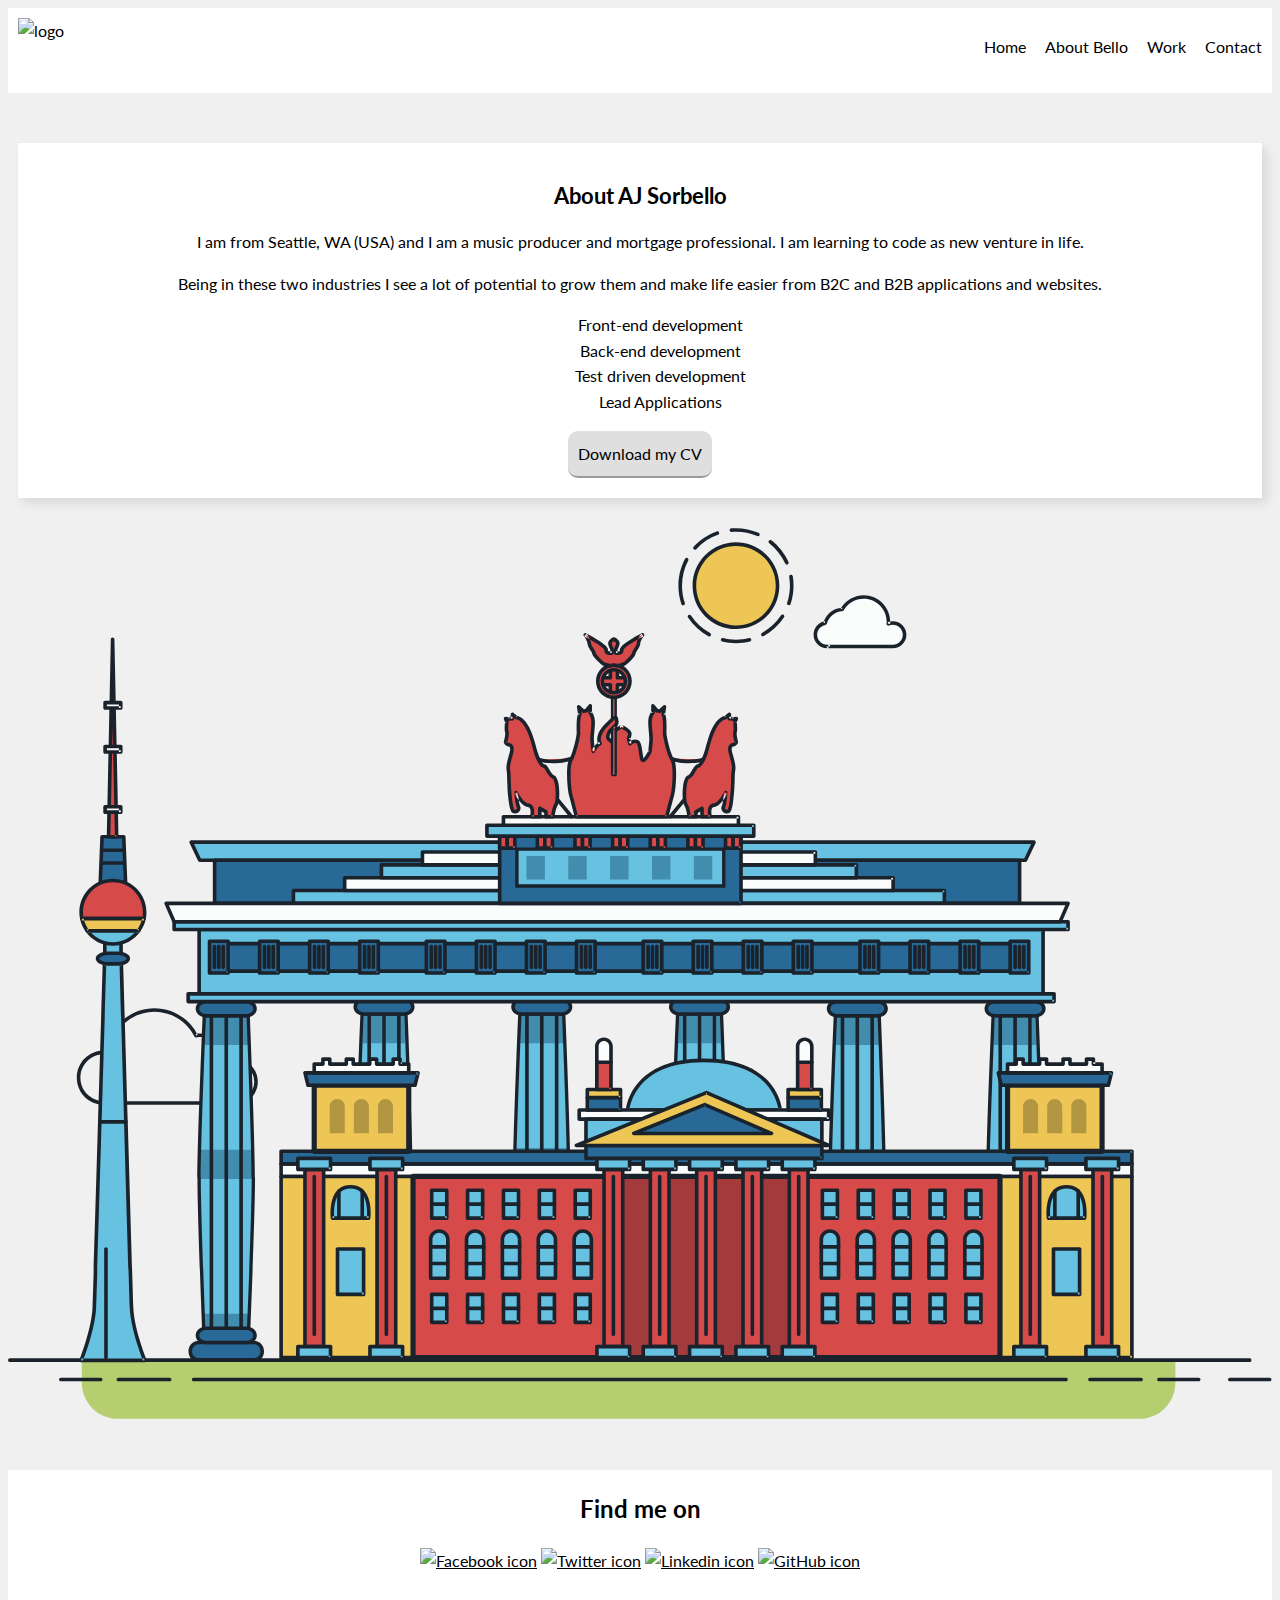
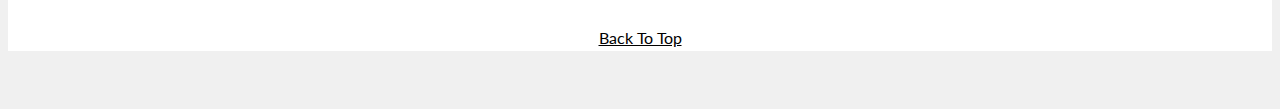
==== commit 00847a29: "updated about" ====
--- a/about.html
+++ b/about.html
@@ -41,18 +41,26 @@
     </header>
 
     <!-- Main content -->
-    <div class="profile">
-       
-        <h1>About</h1>
-        <p>This page is about myself. This is what I enjoy doing:</p>
+    <main>
+    <div class="About">
+<div id="main-content">
+        <h1>About AJ Sorbello</h1>
+        <p>I am from Seattle, WA (USA) and I am a music producer and mortgage professional. I am learning to 
+            code as new venture in life.</p>
+            <p> Being in these two industries I see a lot of potential to grow them and make life easier from B2C and B2B
+                applications and websites.
+            </p>
+            
         <ul role="ul" class="ul">
             <li>Front-end development</li>
             <li>Back-end development</li>
             <li>Test driven development</li>
-            <li>Climbing</li>
+            <li>Lead Applications</li>
         </ul>
-
+        
         <a href="files/cv.pdf" class="button" target="_blank" download>Download my CV</a>
+        </div>
+        <div class="svg-container">
         <svg id="about-picture" xmlns="http://www.w3.org/2000/svg" class="berlin-illustration" height="auto"
             viewBox="0 0 700 505" xmlns:xlink="http://www.w3.org/1999/xlink">
             <defs>
@@ -1472,20 +1480,32 @@
                     d="M55.253 470.489L55.253 410.403C55.253 409.85 54.805 409.403 54.253 409.403 53.701 409.403 53.253 409.85 53.253 410.403L53.253 470.489C53.253 471.041 53.701 471.489 54.253 471.489 54.805 471.489 55.253 471.041 55.253 470.489M50.889 340.95L65.312 340.95C65.865 340.95 66.312 340.502 66.312 339.95 66.312 339.397 65.865 338.95 65.312 338.95L50.889 338.95C50.336 338.95 49.889 339.397 49.889 339.95 49.889 340.502 50.336 340.95 50.889 340.95">
                 </path>
             </g>
-        </svg>
+        </svg> 
+        </div>   
 
-<!--footer with links to social media profiles-->
-<footer class="page-footer">
-    <h2>Find me on</h2>
-    <div class="social-media">
-        <a href="https://www.facebook.com/MUSICbyBELLO">
-            <img src="./img/i8-fb.svg" alt="Facebook icon"></a>
-        <a href="https://www.twitter.com/bellomusic">
-            <img src="./img/i8-x.svg" alt="Twitter icon"></a>
-        <a href="https://www.linkedin.com/ajsorbello">
-            <img src="./img/i8-li.svg" alt="Linkedin icon"></a>
-    </div>
-</footer>
+ </main>
 </div>
+
+
+    <!--footer with links to social media profiles-->
+    <footer class="page-footer">
+        <h2>Find me on</h2>
+        <div class="social-media">
+            <a href="https://www.facebook.com/MUSICbyBELLO">
+                <img src="./img/i8-fb.svg" alt="Facebook icon"></a>
+            <a href="https://www.twitter.com/bellomusic">
+                <img src="./img/i8-x.svg" alt="Twitter icon"></a>
+            <a href="https://www.linkedin.com/ajsorbello">
+                <img src="./img/i8-li.svg" alt="Linkedin icon"></a>
+            <a href="https://www.github.com/ajsorbello">
+                <img src="./img/i8-gh.svg" alt="GitHub icon"></a>
+            <br>
+            <br>
+            <br>
+            <a href="#"> Back To Top </a>
+       
+        </div>
+    </footer>
 </body>
+
 </html>--- a/css/styles.css
+++ b/css/styles.css
@@ -0,0 +1,339 @@
+:root {
+  --background-color: #ead2d2;
+  --background-footer-color: #ffffff;
+  --background-header-color: #ffffff;
+  --background-secondary-color: #ffffff;
+  --button-color: #334343;
+  --dark-grey: #2b2b2b;
+  --font-h1: 30px;
+  --font-h2: 24px;
+  --font-h3: 16px;
+  --font-weight: 400;
+  --primary-color: #000000;
+  --secondary-color: #796ac1;
+  --text-color: #2b2b2b;
+}
+
+* {
+  box-sizing: border-box;
+}
+
+a {
+  color: var(--primary-color);
+}
+
+a:active {
+  color: green;
+}
+
+a:hover {
+  text-decoration: underline;
+}
+
+a:visited {
+  color: purple;
+}
+
+body {
+  background-color: #f0f0f0;
+  color: var(--primary-color);
+  font-family: 'Lato', sans-serif;
+  font-size: var(--font-h3);
+  font-weight: 400;
+  line-height: 1.6;
+  position: relative;
+  text-align: center;
+}
+
+body::after {
+  content: '';
+  display: block;
+  height: 50px;
+}
+
+.button,
+button {
+  background-color: #dfdfdf;
+  border: none;
+  border-bottom: 2px solid rgba(0, 0, 0, 0.3);
+  border-radius: 10px; /* Adds rounded corners */
+  color: black;
+  display: inline-block;
+  font-family: inherit;
+  padding: 10px;
+  text-decoration: none;
+  transition: opacity 0.2s;
+}
+
+.button:focus,
+button:focus,
+.button:hover,
+button:hover {
+  cursor: pointer;
+  opacity: 0.8;
+}
+.button:hover {
+  transform: scale(1.05); /* Enlarges the button a bit */
+  text-decoration: none;
+}
+
+
+.button__secondary {
+  background-color: var(--secondary-color);
+  color: var(--dark-grey);
+}
+
+.cloud-back {
+  animation: 34s cloud-move-reverse infinite alternate linear;
+}
+
+.cloud-front {
+  animation: 30s cloud-move infinite alternate linear;
+}
+
+.grid {
+  display: grid;
+  grid-gap: 20px;
+  grid-template-columns: 1fr 1fr 1fr;
+  margin: 0;
+}
+
+.grid__item {
+  background-color: var(--background-secondary-color);
+  display: inline-block;
+  margin: 0;
+  min-height: auto;
+  width: 33%;
+   box-shadow: 0 4px 8px 0 rgba(0, 0, 0, 0.2), 0 6px 20px 0 rgba(0, 0, 0, 0.19);
+}
+.grid__item {
+  display: flex;
+  flex-direction: column;
+  justify-content: space-between;
+}
+
+.grid__item-description {
+  flex-grow: 1;
+}
+.grid__item:last-child {
+  grid-column: 3 / 3;
+  grid-row: 2 / 3;
+}
+
+h1 {
+  font-size: 22px;
+  font-weight: 700;
+}
+
+h2 {
+  font-size: var(--font-h2);
+  font-weight: 700;
+}
+
+h3 {
+  font-size: var(--font-h3);
+  font-weight: 700;
+}
+
+header {
+  border-bottom: 1px solid rgb(255, 255, 255);
+  margin-bottom: 50px;
+}
+
+.main-content-container {
+  background-color: white;
+  box-shadow: 0px 4px 8px rgba(0, 0, 0, 0.2);
+  display: auto;
+  margin: 50px auto;
+  max-width: 800px;
+  padding: 60px 0;
+}
+#main-content {
+  background-color: white;
+    border: none; /* This will create a border around your content */
+    padding: 20px; /* This will create some space between your content and the border */
+    margin: 10px; /* This will create some space around the border */
+    box-shadow: 5px 5px 10px rgba(0, 0, 0, 0.1); /* This will create a shadow effect */
+}
+.navigation-list {
+  list-style-type: none;
+  text-decoration: none;
+}
+
+.navigation-list li {
+  display: inline-block;
+  margin-left: 15px;
+}
+.navigation-list__item {
+  display: block;
+  text-decoration: none;
+  position: relative;
+  overflow: hidden;
+}
+
+.navigation-list__item::after {
+  content: "";
+  position: absolute;
+  top: 0;
+  left: 0;
+  width: 100%;
+  height: 100%;
+  background-color: transparent; /* Make it clear */
+  transform: scaleX(0);
+  transition: transform 0.5s;
+  transform-origin: right;
+}
+
+.navigation-list__item:hover::after {
+  transform: scaleX(1);
+  transform-origin: left;
+}
+.navigation__logo {
+  left: 20px;
+  position: relative;
+  top: 20px;
+}
+
+.page-footer {
+  background-color: var(--background-footer-color);
+  clear: both;
+  display: flex;
+  flex-direction: column;
+  position: relative;
+  text-align: center;
+  margin-top: 50px;
+}
+
+.page-header {
+  background-color: var(--background-header-color);
+  display: flex;
+  padding: 10px;
+  width: 100%;
+}
+
+.page-header__item {
+  flex: 0 1 200px;
+}
+
+.page-header__item:last-child {
+  flex-grow: 1;
+  text-align: right;
+}
+.page-header a {
+  text-decoration: none; /* Removes underline */
+}
+
+.page-header a:hover {
+  color: none; /* Changes color on hover */
+  background-color: #f0f0f0; /* Adds background color on hover */
+  transform: scale(1.1);
+}
+.profile {
+  flex-wrap: nowrap;
+  list-style: none;
+  margin: 0 auto;
+  max-width: 700px;
+}
+
+.profile__portrait {
+  border-radius: 50%;
+  float: left;
+  height: auto;
+  margin-bottom: 20px;
+  margin-right: 40px;
+  margin-top: -20px;
+  width: 250px;
+}
+
+.profile__text {
+  flex: 1 1 100px;
+}
+
+.sun {
+  animation: 4s color-change infinite alternate linear;
+}
+
+.ul {
+  list-style-type: none;
+}
+
+@keyframes cloud-move {
+  from {
+    transform: translate(0, 50px);
+  }
+
+  to {
+    transform: translate(200px, 50px);
+  }
+}
+
+@keyframes cloud-move-reverse {
+  from {
+    transform: translate(446px, 48px);
+  }
+
+  to {
+    transform: translate(100px, 48px);
+  }
+}
+
+@keyframes color-change {
+  0% {
+    fill: #edc655;
+  }
+
+  50% {
+    fill: #fcffad;
+  }
+
+  100% {
+    fill: #f76414;
+  }
+}
+
+@media all and (max-width: 500px) {
+  .grid {
+    grid-gap: 10px;
+    grid-template-columns: 1fr;
+  }
+}
+
+@media all and (max-width: 750px) {
+  .grid {
+    grid-gap: 10px;
+  }
+}
+
+@media all and (min-width: 500px) and (max-width: 750px) {
+  .grid {
+    grid-template-columns: 1fr 1fr;
+  }
+}
+
+@supports (display: grid) {
+  .grid {
+    display: grid;
+    grid-gap: 20px;
+    grid-template-columns: 1fr 1fr 1fr;
+    margin: 0;
+  }
+
+  .grid__item {
+    background-color: var(--background-secondary-color);
+    margin: 0;
+    min-height: auto;
+    width: auto;
+  }
+
+  .grid__item:last-child {
+    grid-column: 3 / 3;
+    grid-row: 2 / 3;
+  }
+}
+.svg-container {
+    width: 100%;
+    height: auto;
+    display: flex;
+    justify-content: center;
+    align-items: center;
+}